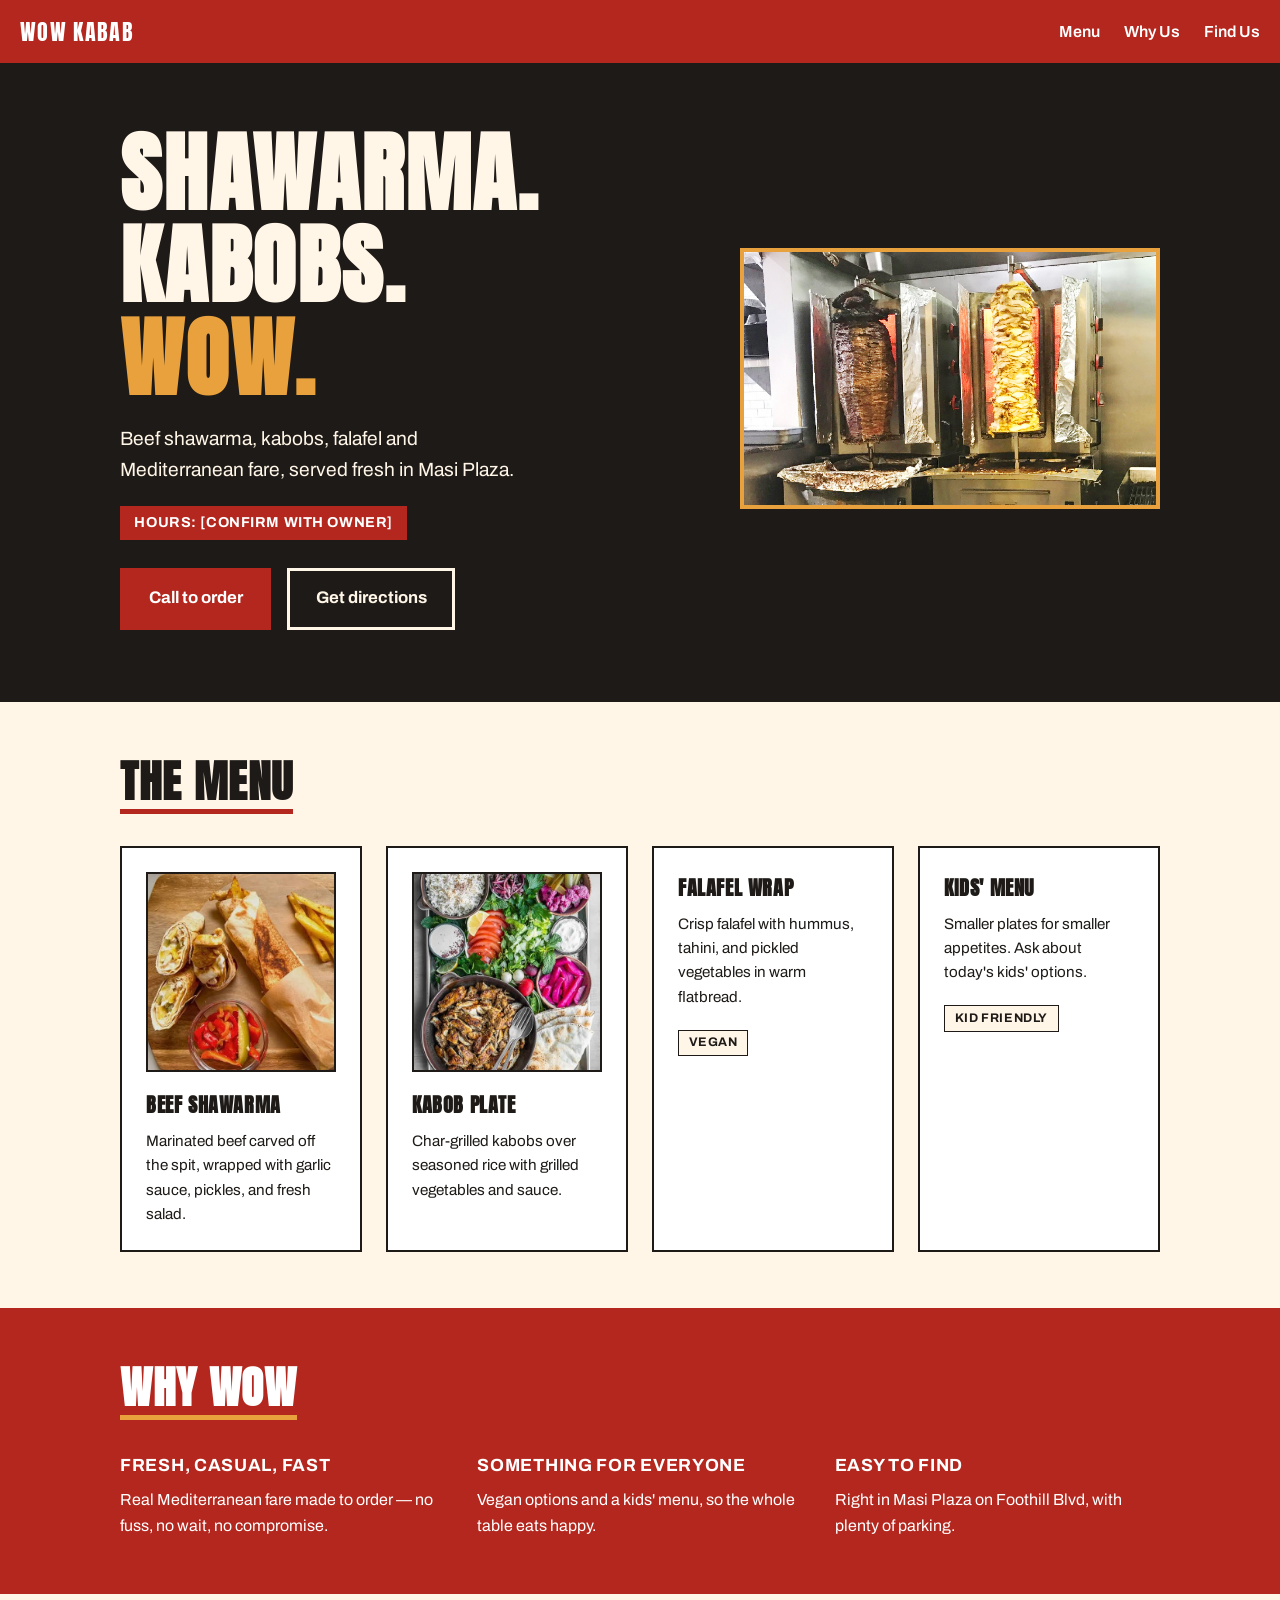
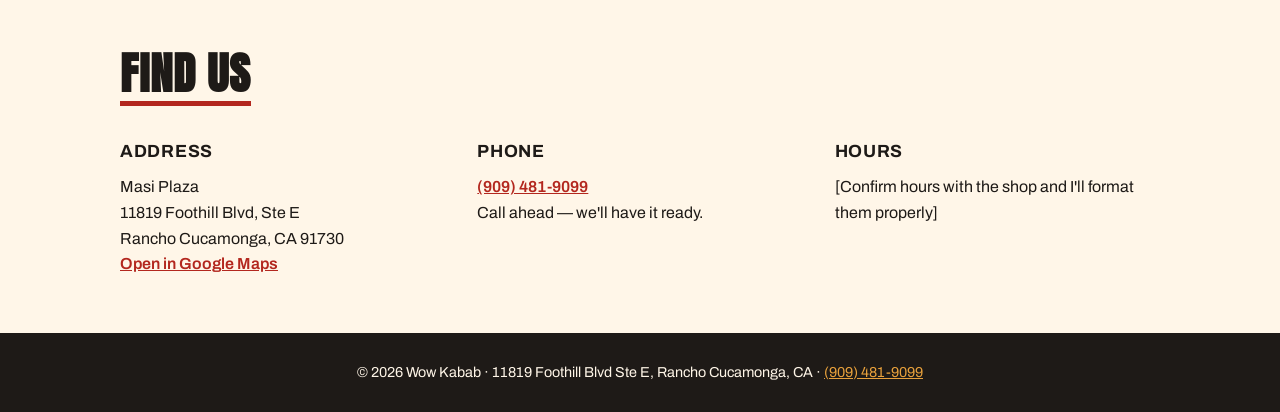
==== index.html @ 5522dee7 "Add photos with alt text Hours placeholders left in place — real hours not yet supplied.  Co-Authore" ====
<!DOCTYPE html>
<html lang="en">
<head>
<meta charset="UTF-8">
<meta name="viewport" content="width=device-width, initial-scale=1.0">
<title>Wow Kabab — Shawarma, Kabobs &amp; Falafel in Rancho Cucamonga</title>
<meta name="description" content="Beef shawarma, kabobs, falafel and Mediterranean fare in Masi Plaza, Rancho Cucamonga. Vegan options and kids' menu. Call (909) 481-9099.">
<link rel="preconnect" href="https://fonts.googleapis.com">
<link rel="preconnect" href="https://fonts.gstatic.com" crossorigin>
<link href="https://fonts.googleapis.com/css2?family=Anton&family=Archivo:wght@400;600;700&display=swap" rel="stylesheet">
<style>
  :root{
    --red:#B3271E;
    --cream:#FFF6E8;
    --char:#1E1A17;
    --amber:#E8A13C;
    --white:#FFFFFF;
  }
  *{margin:0;padding:0;box-sizing:border-box}
  html{scroll-behavior:smooth}
  @media (prefers-reduced-motion: reduce){
    html{scroll-behavior:auto}
    *,*::before,*::after{animation:none !important;transition:none !important}
  }
  body{
    font-family:'Archivo',system-ui,sans-serif;
    background:var(--cream);
    color:var(--char);
    line-height:1.6;
  }

  /* Visible focus — deliberately kept, styled to match the brand (WCAG 2.4.7) */
  :focus-visible{
    outline:3px solid var(--amber);
    outline-offset:3px;
    border-radius:2px;
  }

  .skip-link{
    position:absolute;
    left:-9999px;
    top:0;
    background:var(--char);
    color:var(--white);
    padding:.75rem 1.25rem;
    z-index:100;
    font-weight:700;
  }
  .skip-link:focus{left:0}

  .display{
    font-family:'Anton',Impact,sans-serif;
    text-transform:uppercase;
    letter-spacing:.02em;
    line-height:1.05;
  }

  header{
    background:var(--red);
    color:var(--white);
    padding:.85rem 1.25rem;
    display:flex;
    align-items:center;
    justify-content:space-between;
    gap:1rem;
    flex-wrap:wrap;
  }
  .brand{
    font-family:'Anton',Impact,sans-serif;
    font-size:1.4rem;
    text-transform:uppercase;
    letter-spacing:.06em;
    color:var(--white);
    text-decoration:none;
  }
  nav ul{
    list-style:none;
    display:flex;
    gap:1.5rem;
  }
  nav a{
    color:var(--white);
    text-decoration:none;
    font-weight:600;
    border-bottom:2px solid transparent;
    padding-bottom:2px;
  }
  nav a:hover{border-bottom-color:var(--amber)}

  .hero{
    background:var(--char);
    color:var(--cream);
    padding:4rem 1.5rem 4.5rem;
  }
  .hero-inner{
    max-width:1040px;
    margin:0 auto;
    display:grid;
    grid-template-columns:1fr auto;
    gap:3rem;
    align-items:center;
  }
  .hero h1{
    font-size:clamp(2.8rem,8vw,5.5rem);
    color:var(--cream);
  }
  .hero h1 .fire{color:var(--amber)}
  .tagline{
    font-size:1.2rem;
    margin:1.25rem 0 .5rem;
    max-width:36ch;
  }
  .hours-strip{
    display:inline-block;
    background:var(--red);
    color:var(--white);
    font-weight:700;
    padding:.35rem .9rem;
    margin:.75rem 0 1.75rem;
    letter-spacing:.04em;
    text-transform:uppercase;
    font-size:.9rem;
  }
  .cta-row{display:flex;gap:1rem;flex-wrap:wrap}
  .btn{
    display:inline-block;
    font-weight:700;
    font-size:1.05rem;
    padding:.9rem 1.6rem;
    text-decoration:none;
    border:3px solid transparent;
    cursor:pointer;
  }
  .btn-primary{
    background:var(--red);
    color:var(--white);
  }
  .btn-primary:hover{background:#8f1f17}
  .btn-ghost{
    background:transparent;
    color:var(--cream);
    border-color:var(--cream);
  }
  .btn-ghost:hover{
    background:var(--cream);
    color:var(--char);
  }

  .spit{
    width:130px;
    height:340px;
  }
  @keyframes shimmer{
    0%,100%{opacity:.85}
    50%{opacity:1}
  }
  .spit .meat{animation:shimmer 3.2s ease-in-out infinite}

  .hero-photo{
    width:100%;
    max-width:420px;
    height:auto;
    display:block;
    border:4px solid var(--amber);
  }

  .menu-item img{
    width:100%;
    height:200px;
    object-fit:cover;
    display:block;
    margin-bottom:1.1rem;
    border:2px solid var(--char);
  }

  section{padding:3.5rem 1.5rem}
  .wrap{max-width:1040px;margin:0 auto}
  h2{
    font-size:clamp(1.9rem,4.5vw,2.8rem);
    margin-bottom:2rem;
    border-bottom:5px solid var(--red);
    display:inline-block;
    padding-bottom:.25rem;
  }
  .menu-grid{
    display:grid;
    grid-template-columns:repeat(auto-fit,minmax(230px,1fr));
    gap:1.5rem;
  }
  .menu-item{
    background:var(--white);
    border:2px solid var(--char);
    padding:1.5rem;
  }
  .menu-item h3{
    font-family:'Anton',Impact,sans-serif;
    text-transform:uppercase;
    font-size:1.25rem;
    letter-spacing:.03em;
  }
  .menu-item p{margin:.5rem 0 0;font-size:.95rem}
  .diet-tag{
    display:inline-block;
    margin-top: .8rem;
    background:var(--cream);
    border:1.5px solid var(--char);
    font-size:.78rem;
    font-weight:700;
    padding:.15rem .6rem;
    text-transform:uppercase;
    letter-spacing:.05em;
  }

  .why{background:var(--red);color:var(--white)}
  .why h2{color:var(--white);border-bottom-color:var(--amber)}
  .why-grid{
    display:grid;
    grid-template-columns:repeat(auto-fit,minmax(240px,1fr));
    gap:2rem;
  }
  .why h3{font-size:1.1rem;margin-bottom:.4rem;text-transform:uppercase;letter-spacing:.04em}

  .visit-grid{
    display:grid;
    grid-template-columns:repeat(auto-fit,minmax(260px,1fr));
    gap:2rem;
  }
  .visit h3{margin-bottom:.5rem;font-size:1.1rem;text-transform:uppercase;letter-spacing:.04em}
  .visit a{color:var(--red);font-weight:600}

  footer{
    background:var(--char);
    color:var(--cream);
    text-align:center;
    padding:1.75rem 1rem;
    font-size:.9rem;
  }
  footer a{color:var(--amber)}

  @media (max-width:720px){
    .hero-inner{grid-template-columns:1fr}
    .spit{display:none}
  }
</style>
</head>
<body>

<a class="skip-link" href="#main">Skip to main content</a>

<header>
  <a class="brand" href="#main">Wow Kabab</a>
  <nav aria-label="Main">
    <ul>
      <li><a href="#menu">Menu</a></li>
      <li><a href="#why">Why Us</a></li>
      <li><a href="#visit">Find Us</a></li>
    </ul>
  </nav>
</header>

<main id="main">

  <section class="hero" aria-labelledby="hero-heading">
    <div class="hero-inner">
      <div>
        <h1 id="hero-heading" class="display">Shawarma.<br>Kabobs.<br><span class="fire">Wow.</span></h1>
        <p class="tagline">Beef shawarma, kabobs, falafel and Mediterranean fare, served fresh in Masi Plaza.</p>
        <p class="hours-strip">Hours: [confirm with owner]</p>
        <div class="cta-row">
          <a class="btn btn-primary" href="tel:+19094819099">Call to order</a>
          <a class="btn btn-ghost" href="#visit">Get directions</a>
        </div>
      </div>
      <!-- Real hero photo replaces the decorative spit graphic it duplicated -->
      <img class="hero-photo" src="images/kabab_1.jpg" width="780" height="480"
           alt="Beef and chicken shawarma stacked on vertical rotisserie spits">
    </div>
  </section>

  <section id="menu" aria-labelledby="menu-heading">
    <div class="wrap">
      <h2 id="menu-heading" class="display">The Menu</h2>
      <div class="menu-grid">
        <article class="menu-item">
          <img src="images/kabab_2.jpg" width="640" height="480" loading="lazy"
               alt="Shawarma wraps cut open on a wooden board with fries">
          <h3>Beef Shawarma</h3>
          <p>Marinated beef carved off the spit, wrapped with garlic sauce, pickles, and fresh salad.</p>
        </article>
        <article class="menu-item">
          <img src="images/kabab_3.jpg" width="480" height="640" loading="lazy"
               alt="Chicken shawarma platter with rice, flatbread, salad and pickles">
          <h3>Kabob Plate</h3>
          <p>Char-grilled kabobs over seasoned rice with grilled vegetables and sauce.</p>
        </article>
        <article class="menu-item">
          <h3>Falafel Wrap</h3>
          <p>Crisp falafel with hummus, tahini, and pickled vegetables in warm flatbread.</p>
          <p><span class="diet-tag">Vegan</span></p>
        </article>
        <article class="menu-item">
          <h3>Kids' Menu</h3>
          <p>Smaller plates for smaller appetites. Ask about today's kids' options.</p>
          <p><span class="diet-tag">Kid friendly</span></p>
        </article>
      </div>
    </div>
  </section>

  <section id="why" class="why" aria-labelledby="why-heading">
    <div class="wrap">
      <h2 id="why-heading" class="display">Why Wow</h2>
      <div class="why-grid">
        <div>
          <h3>Fresh, casual, fast</h3>
          <p>Real Mediterranean fare made to order — no fuss, no wait, no compromise.</p>
        </div>
        <div>
          <h3>Something for everyone</h3>
          <p>Vegan options and a kids' menu, so the whole table eats happy.</p>
        </div>
        <div>
          <h3>Easy to find</h3>
          <p>Right in Masi Plaza on Foothill Blvd, with plenty of parking.</p>
        </div>
      </div>
    </div>
  </section>

  <section id="visit" class="visit" aria-labelledby="visit-heading">
    <div class="wrap">
      <h2 id="visit-heading" class="display">Find Us</h2>
      <div class="visit-grid">
        <div>
          <h3>Address</h3>
          <p>Masi Plaza<br>11819 Foothill Blvd, Ste E<br>Rancho Cucamonga, CA 91730</p>
          <p><a href="https://maps.google.com/?q=11819+Foothill+Blvd+Ste+E+Rancho+Cucamonga+CA+91730">Open in Google Maps</a></p>
        </div>
        <div>
          <h3>Phone</h3>
          <p><a href="tel:+19094819099">(909) 481-9099</a></p>
          <p>Call ahead — we'll have it ready.</p>
        </div>
        <div>
          <h3>Hours</h3>
          <p>[Confirm hours with the shop and I'll format them properly]</p>
        </div>
      </div>
    </div>
  </section>

</main>

<footer>
  <p>© 2026 Wow Kabab · 11819 Foothill Blvd Ste E, Rancho Cucamonga, CA · <a href="tel:+19094819099">(909) 481-9099</a></p>
</footer>

</body>
</html>
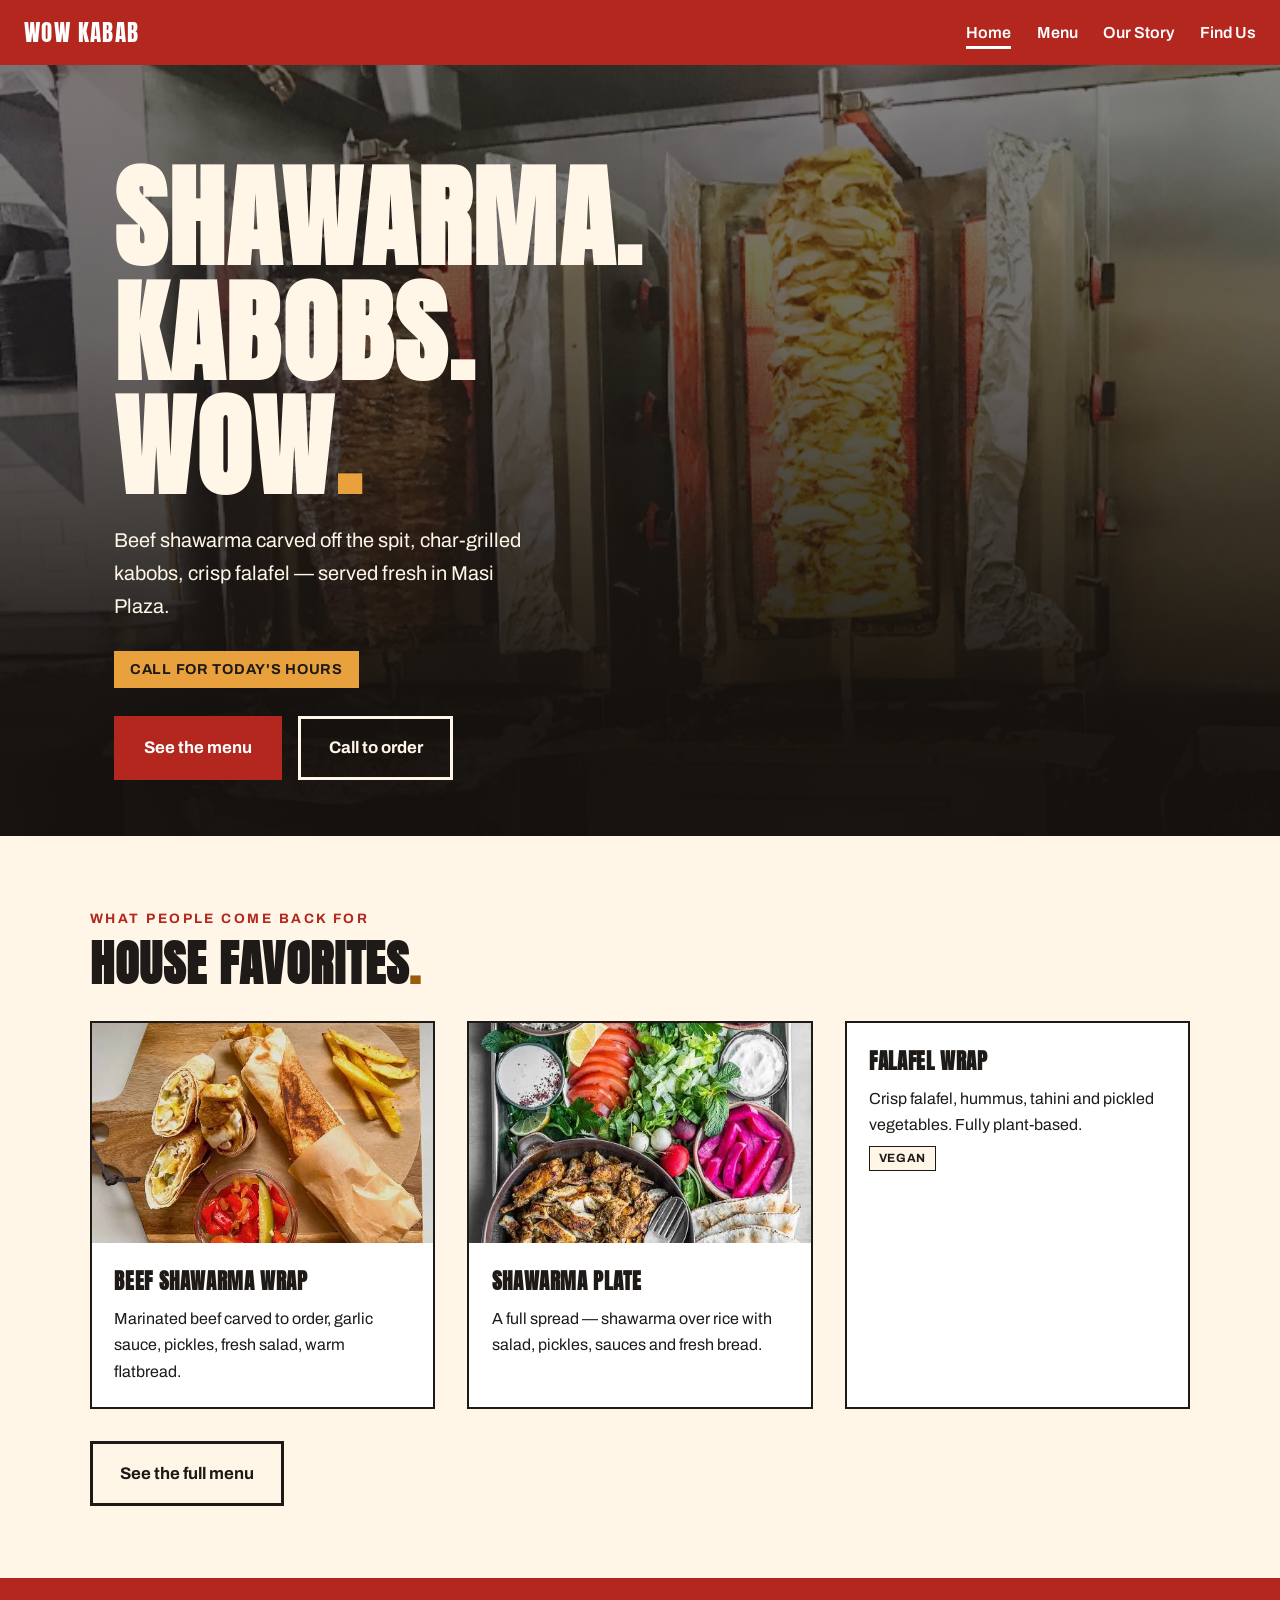
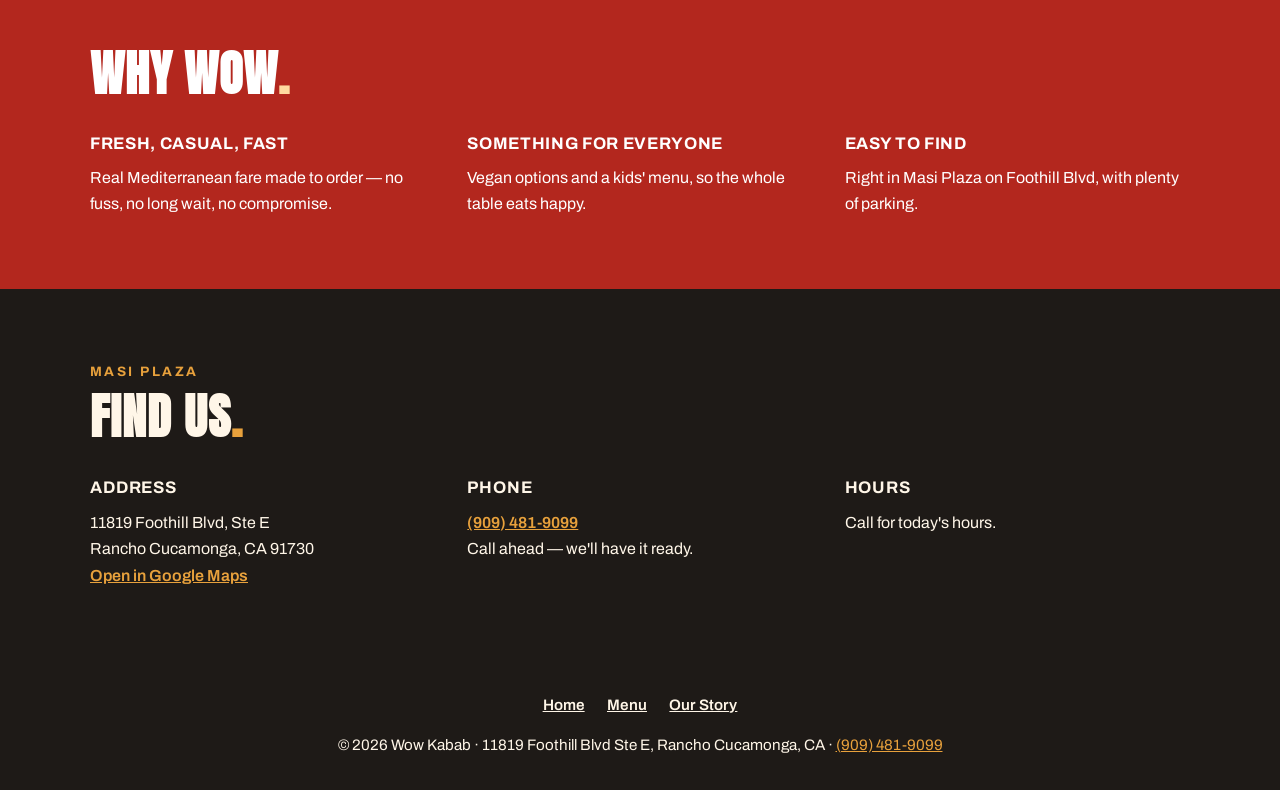
==== commit f84220dc: "v2: multi-page site with menu and story Adds menu.html, story.html and a shared styles.css; index.ht" ====
--- a/index.html
+++ b/index.html
@@ -8,252 +8,20 @@
 <link rel="preconnect" href="https://fonts.googleapis.com">
 <link rel="preconnect" href="https://fonts.gstatic.com" crossorigin>
 <link href="https://fonts.googleapis.com/css2?family=Anton&family=Archivo:wght@400;600;700&display=swap" rel="stylesheet">
-<style>
-  :root{
-    --red:#B3271E;
-    --cream:#FFF6E8;
-    --char:#1E1A17;
-    --amber:#E8A13C;
-    --white:#FFFFFF;
-  }
-  *{margin:0;padding:0;box-sizing:border-box}
-  html{scroll-behavior:smooth}
-  @media (prefers-reduced-motion: reduce){
-    html{scroll-behavior:auto}
-    *,*::before,*::after{animation:none !important;transition:none !important}
-  }
-  body{
-    font-family:'Archivo',system-ui,sans-serif;
-    background:var(--cream);
-    color:var(--char);
-    line-height:1.6;
-  }
-
-  /* Visible focus — deliberately kept, styled to match the brand (WCAG 2.4.7) */
-  :focus-visible{
-    outline:3px solid var(--amber);
-    outline-offset:3px;
-    border-radius:2px;
-  }
-
-  .skip-link{
-    position:absolute;
-    left:-9999px;
-    top:0;
-    background:var(--char);
-    color:var(--white);
-    padding:.75rem 1.25rem;
-    z-index:100;
-    font-weight:700;
-  }
-  .skip-link:focus{left:0}
-
-  .display{
-    font-family:'Anton',Impact,sans-serif;
-    text-transform:uppercase;
-    letter-spacing:.02em;
-    line-height:1.05;
-  }
-
-  header{
-    background:var(--red);
-    color:var(--white);
-    padding:.85rem 1.25rem;
-    display:flex;
-    align-items:center;
-    justify-content:space-between;
-    gap:1rem;
-    flex-wrap:wrap;
-  }
-  .brand{
-    font-family:'Anton',Impact,sans-serif;
-    font-size:1.4rem;
-    text-transform:uppercase;
-    letter-spacing:.06em;
-    color:var(--white);
-    text-decoration:none;
-  }
-  nav ul{
-    list-style:none;
-    display:flex;
-    gap:1.5rem;
-  }
-  nav a{
-    color:var(--white);
-    text-decoration:none;
-    font-weight:600;
-    border-bottom:2px solid transparent;
-    padding-bottom:2px;
-  }
-  nav a:hover{border-bottom-color:var(--amber)}
-
-  .hero{
-    background:var(--char);
-    color:var(--cream);
-    padding:4rem 1.5rem 4.5rem;
-  }
-  .hero-inner{
-    max-width:1040px;
-    margin:0 auto;
-    display:grid;
-    grid-template-columns:1fr auto;
-    gap:3rem;
-    align-items:center;
-  }
-  .hero h1{
-    font-size:clamp(2.8rem,8vw,5.5rem);
-    color:var(--cream);
-  }
-  .hero h1 .fire{color:var(--amber)}
-  .tagline{
-    font-size:1.2rem;
-    margin:1.25rem 0 .5rem;
-    max-width:36ch;
-  }
-  .hours-strip{
-    display:inline-block;
-    background:var(--red);
-    color:var(--white);
-    font-weight:700;
-    padding:.35rem .9rem;
-    margin:.75rem 0 1.75rem;
-    letter-spacing:.04em;
-    text-transform:uppercase;
-    font-size:.9rem;
-  }
-  .cta-row{display:flex;gap:1rem;flex-wrap:wrap}
-  .btn{
-    display:inline-block;
-    font-weight:700;
-    font-size:1.05rem;
-    padding:.9rem 1.6rem;
-    text-decoration:none;
-    border:3px solid transparent;
-    cursor:pointer;
-  }
-  .btn-primary{
-    background:var(--red);
-    color:var(--white);
-  }
-  .btn-primary:hover{background:#8f1f17}
-  .btn-ghost{
-    background:transparent;
-    color:var(--cream);
-    border-color:var(--cream);
-  }
-  .btn-ghost:hover{
-    background:var(--cream);
-    color:var(--char);
-  }
-
-  .spit{
-    width:130px;
-    height:340px;
-  }
-  @keyframes shimmer{
-    0%,100%{opacity:.85}
-    50%{opacity:1}
-  }
-  .spit .meat{animation:shimmer 3.2s ease-in-out infinite}
-
-  .hero-photo{
-    width:100%;
-    max-width:420px;
-    height:auto;
-    display:block;
-    border:4px solid var(--amber);
-  }
-
-  .menu-item img{
-    width:100%;
-    height:200px;
-    object-fit:cover;
-    display:block;
-    margin-bottom:1.1rem;
-    border:2px solid var(--char);
-  }
-
-  section{padding:3.5rem 1.5rem}
-  .wrap{max-width:1040px;margin:0 auto}
-  h2{
-    font-size:clamp(1.9rem,4.5vw,2.8rem);
-    margin-bottom:2rem;
-    border-bottom:5px solid var(--red);
-    display:inline-block;
-    padding-bottom:.25rem;
-  }
-  .menu-grid{
-    display:grid;
-    grid-template-columns:repeat(auto-fit,minmax(230px,1fr));
-    gap:1.5rem;
-  }
-  .menu-item{
-    background:var(--white);
-    border:2px solid var(--char);
-    padding:1.5rem;
-  }
-  .menu-item h3{
-    font-family:'Anton',Impact,sans-serif;
-    text-transform:uppercase;
-    font-size:1.25rem;
-    letter-spacing:.03em;
-  }
-  .menu-item p{margin:.5rem 0 0;font-size:.95rem}
-  .diet-tag{
-    display:inline-block;
-    margin-top: .8rem;
-    background:var(--cream);
-    border:1.5px solid var(--char);
-    font-size:.78rem;
-    font-weight:700;
-    padding:.15rem .6rem;
-    text-transform:uppercase;
-    letter-spacing:.05em;
-  }
-
-  .why{background:var(--red);color:var(--white)}
-  .why h2{color:var(--white);border-bottom-color:var(--amber)}
-  .why-grid{
-    display:grid;
-    grid-template-columns:repeat(auto-fit,minmax(240px,1fr));
-    gap:2rem;
-  }
-  .why h3{font-size:1.1rem;margin-bottom:.4rem;text-transform:uppercase;letter-spacing:.04em}
-
-  .visit-grid{
-    display:grid;
-    grid-template-columns:repeat(auto-fit,minmax(260px,1fr));
-    gap:2rem;
-  }
-  .visit h3{margin-bottom:.5rem;font-size:1.1rem;text-transform:uppercase;letter-spacing:.04em}
-  .visit a{color:var(--red);font-weight:600}
-
-  footer{
-    background:var(--char);
-    color:var(--cream);
-    text-align:center;
-    padding:1.75rem 1rem;
-    font-size:.9rem;
-  }
-  footer a{color:var(--amber)}
-
-  @media (max-width:720px){
-    .hero-inner{grid-template-columns:1fr}
-    .spit{display:none}
-  }
-</style>
+<link rel="stylesheet" href="styles.css">
 </head>
 <body>
 
 <a class="skip-link" href="#main">Skip to main content</a>
 
-<header>
-  <a class="brand" href="#main">Wow Kabab</a>
-  <nav aria-label="Main">
+<header class="site-header">
+  <a class="brand" href="index.html">Wow Kabab</a>
+  <nav class="site-nav" aria-label="Main">
     <ul>
-      <li><a href="#menu">Menu</a></li>
-      <li><a href="#why">Why Us</a></li>
-      <li><a href="#visit">Find Us</a></li>
+      <li><a href="index.html" aria-current="page">Home</a></li>
+      <li><a href="menu.html">Menu</a></li>
+      <li><a href="story.html">Our Story</a></li>
+      <li><a href="index.html#visit">Find Us</a></li>
     </ul>
   </nav>
 </header>
@@ -261,79 +29,77 @@
 <main id="main">
 
   <section class="hero" aria-labelledby="hero-heading">
-    <div class="hero-inner">
-      <div>
-        <h1 id="hero-heading" class="display">Shawarma.<br>Kabobs.<br><span class="fire">Wow.</span></h1>
-        <p class="tagline">Beef shawarma, kabobs, falafel and Mediterranean fare, served fresh in Masi Plaza.</p>
-        <p class="hours-strip">Hours: [confirm with owner]</p>
-        <div class="cta-row">
-          <a class="btn btn-primary" href="tel:+19094819099">Call to order</a>
-          <a class="btn btn-ghost" href="#visit">Get directions</a>
-        </div>
-      </div>
-      <!-- Real hero photo replaces the decorative spit graphic it duplicated -->
-      <img class="hero-photo" src="images/kabab_1.jpg" width="780" height="480"
-           alt="Beef and chicken shawarma stacked on vertical rotisserie spits">
-    </div>
-  </section>
-
-  <section id="menu" aria-labelledby="menu-heading">
-    <div class="wrap">
-      <h2 id="menu-heading" class="display">The Menu</h2>
-      <div class="menu-grid">
-        <article class="menu-item">
-          <img src="images/kabab_2.jpg" width="640" height="480" loading="lazy"
-               alt="Shawarma wraps cut open on a wooden board with fries">
-          <h3>Beef Shawarma</h3>
-          <p>Marinated beef carved off the spit, wrapped with garlic sauce, pickles, and fresh salad.</p>
-        </article>
-        <article class="menu-item">
-          <img src="images/kabab_3.jpg" width="480" height="640" loading="lazy"
-               alt="Chicken shawarma platter with rice, flatbread, salad and pickles">
-          <h3>Kabob Plate</h3>
-          <p>Char-grilled kabobs over seasoned rice with grilled vegetables and sauce.</p>
-        </article>
-        <article class="menu-item">
-          <h3>Falafel Wrap</h3>
-          <p>Crisp falafel with hummus, tahini, and pickled vegetables in warm flatbread.</p>
-          <p><span class="diet-tag">Vegan</span></p>
-        </article>
-        <article class="menu-item">
-          <h3>Kids' Menu</h3>
-          <p>Smaller plates for smaller appetites. Ask about today's kids' options.</p>
-          <p><span class="diet-tag">Kid friendly</span></p>
-        </article>
+    <img class="hero-photo" src="images/kabab_1.jpg" alt="" >
+    <div class="hero-content">
+      <h1 id="hero-heading" class="display">Shawarma.<br>Kabobs.<br>Wow<span class="dot">.</span></h1>
+      <p class="tagline">Beef shawarma carved off the spit, char-grilled kabobs, crisp falafel — served fresh in Masi Plaza.</p>
+      <p class="hours-strip">Call for today's hours</p>
+      <div class="cta-row">
+        <a class="btn btn-primary" href="menu.html">See the menu</a>
+        <a class="btn btn-light" href="tel:+19094819099">Call to order</a>
       </div>
     </div>
   </section>
 
-  <section id="why" class="why" aria-labelledby="why-heading">
+  <section class="section" aria-labelledby="fav-heading">
     <div class="wrap">
-      <h2 id="why-heading" class="display">Why Wow</h2>
-      <div class="why-grid">
+      <span class="eyebrow">What people come back for</span>
+      <h2 id="fav-heading" class="display">House favorites<span class="dot">.</span></h2>
+      <div class="grid-3">
+        <article class="photo-card">
+          <img src="images/kabab_2.jpg" alt="Shawarma wraps cut open on a wooden board with seasoned fries and grilled peppers">
+          <div class="pad">
+            <h3>Beef Shawarma Wrap</h3>
+            <p>Marinated beef carved to order, garlic sauce, pickles, fresh salad, warm flatbread.</p>
+          </div>
+        </article>
+        <article class="photo-card">
+          <img src="images/kabab_3.jpg" alt="Chicken shawarma platter with rice, flatbread, salad, pickled vegetables and white sauce">
+          <div class="pad">
+            <h3>Shawarma Plate</h3>
+            <p>A full spread — shawarma over rice with salad, pickles, sauces and fresh bread.</p>
+          </div>
+        </article>
+        <article class="photo-card">
+          <div class="pad">
+            <h3>Falafel Wrap</h3>
+            <p>Crisp falafel, hummus, tahini and pickled vegetables. Fully plant-based.</p>
+            <p><span class="diet-tag">Vegan</span></p>
+          </div>
+        </article>
+      </div>
+      <p style="margin-top:2rem"><a class="btn btn-dark" href="menu.html">See the full menu</a></p>
+    </div>
+  </section>
+
+  <section class="section section-red" aria-labelledby="why-heading">
+    <div class="wrap">
+      <h2 id="why-heading" class="display">Why Wow<span class="dot">.</span></h2>
+      <div class="grid-3">
         <div>
-          <h3>Fresh, casual, fast</h3>
-          <p>Real Mediterranean fare made to order — no fuss, no wait, no compromise.</p>
+          <h3 style="text-transform:uppercase;letter-spacing:.04em;font-size:1.05rem;margin-bottom:.4rem">Fresh, casual, fast</h3>
+          <p>Real Mediterranean fare made to order — no fuss, no long wait, no compromise.</p>
         </div>
         <div>
-          <h3>Something for everyone</h3>
+          <h3 style="text-transform:uppercase;letter-spacing:.04em;font-size:1.05rem;margin-bottom:.4rem">Something for everyone</h3>
           <p>Vegan options and a kids' menu, so the whole table eats happy.</p>
         </div>
         <div>
-          <h3>Easy to find</h3>
+          <h3 style="text-transform:uppercase;letter-spacing:.04em;font-size:1.05rem;margin-bottom:.4rem">Easy to find</h3>
           <p>Right in Masi Plaza on Foothill Blvd, with plenty of parking.</p>
         </div>
       </div>
     </div>
   </section>
 
-  <section id="visit" class="visit" aria-labelledby="visit-heading">
+  <section id="visit" class="section section-dark" aria-labelledby="visit-heading">
     <div class="wrap">
-      <h2 id="visit-heading" class="display">Find Us</h2>
+      <span class="eyebrow" style="color:var(--amber)">Masi Plaza</span>
+      <h2 id="visit-heading" class="display">Find us<span class="dot">.</span></h2>
       <div class="visit-grid">
         <div>
           <h3>Address</h3>
-          <p>Masi Plaza<br>11819 Foothill Blvd, Ste E<br>Rancho Cucamonga, CA 91730</p>
+          <p>11819 Foothill Blvd, Ste E<br>Rancho Cucamonga, CA 91730</p>
           <p><a href="https://maps.google.com/?q=11819+Foothill+Blvd+Ste+E+Rancho+Cucamonga+CA+91730">Open in Google Maps</a></p>
         </div>
         <div>
@@ -343,7 +109,7 @@
         </div>
         <div>
           <h3>Hours</h3>
-          <p>[Confirm hours with the shop and I'll format them properly]</p>
+          <p>Call for today's hours.</p>
         </div>
       </div>
     </div>
@@ -351,7 +117,14 @@
 
 </main>
 
-<footer>
+<footer class="site-footer">
+  <nav aria-label="Footer">
+    <ul>
+      <li><a href="index.html">Home</a></li>
+      <li><a href="menu.html">Menu</a></li>
+      <li><a href="story.html">Our Story</a></li>
+    </ul>
+  </nav>
   <p>© 2026 Wow Kabab · 11819 Foothill Blvd Ste E, Rancho Cucamonga, CA · <a href="tel:+19094819099">(909) 481-9099</a></p>
 </footer>
 
--- a/styles.css
+++ b/styles.css
@@ -0,0 +1,202 @@
+/* Wow Kabab — shared styles. WCAG 2.2 AA throughout. */
+:root{
+  --red:#B3271E;
+  --red-deep:#8f1f17;
+  --char:#1E1A17;
+  --smoke:#2A241F;
+  --cream:#FFF6E8;
+  --amber:#E8A13C;        /* accent — passes only on dark backgrounds */
+  --amber-ink:#9A5B0A;    /* accent for light backgrounds (5.06:1 on cream) */
+  --amber-pale:#FFD9A0;   /* accent for the red band (4.86:1 on red) */
+  --white:#FFFFFF;
+}
+*{margin:0;padding:0;box-sizing:border-box}
+html{
+  scroll-behavior:smooth;
+  scroll-padding-top:5.5rem; /* keeps anchor targets clear of sticky header (2.4.11) */
+}
+@media (prefers-reduced-motion: reduce){
+  html{scroll-behavior:auto}
+  *,*::before,*::after{animation:none !important;transition:none !important}
+}
+body{
+  font-family:'Archivo',system-ui,sans-serif;
+  background:var(--cream);
+  color:var(--char);
+  line-height:1.65;
+}
+
+/* Two-ring focus indicator — visible on every background (2.4.7, 1.4.11).
+   Outer ring is cream, not amber: amber reaches only 2.97:1 on the red header,
+   which misses the 3:1 non-text minimum. Cream gives 6.08:1 on red and
+   16.13:1 on dark, while the char outline gives 16.13:1 on cream. */
+:focus-visible{
+  outline:3px solid var(--char);
+  outline-offset:2px;
+  box-shadow:0 0 0 6px var(--cream);
+  border-radius:2px;
+}
+
+.skip-link{
+  position:absolute;left:-9999px;top:0;z-index:100;
+  background:var(--char);color:var(--white);
+  padding:.75rem 1.25rem;font-weight:700;
+}
+.skip-link:focus{left:0}
+
+.display{
+  font-family:'Anton',Impact,sans-serif;
+  text-transform:uppercase;
+  letter-spacing:.02em;
+  line-height:1.02;
+}
+/* The signature amber period. Amber is only legible on dark grounds
+   (7.89:1); on cream it is 2.04:1 and on red 2.97:1, so each ground gets
+   the shade that clears AA while keeping the accent warm. */
+.dot{color:var(--amber-ink)}                        /* cream/light sections */
+.hero .dot,.section-dark .dot{color:var(--amber)}   /* dark grounds */
+.section-red .dot{color:var(--amber-pale)}          /* red band */
+
+.eyebrow{
+  display:block;
+  font-size:.85rem;
+  font-weight:700;
+  letter-spacing:.18em;
+  text-transform:uppercase;
+  color:var(--red);
+  margin-bottom:.6rem;
+}
+
+/* ---------- Header (identical on every page — 3.2.3) ---------- */
+.site-header{
+  position:sticky;top:0;z-index:50;
+  background:var(--red);
+  padding:.85rem 1.5rem;
+  display:flex;align-items:center;justify-content:space-between;gap:1rem;flex-wrap:wrap;
+}
+.brand{
+  font-family:'Anton',Impact,sans-serif;
+  font-size:1.45rem;text-transform:uppercase;letter-spacing:.06em;
+  color:var(--white);text-decoration:none;
+}
+.site-nav ul{list-style:none;display:flex;gap:1.6rem}
+.site-nav a{
+  color:var(--white);text-decoration:none;font-weight:600;
+  padding:.35rem 0;border-bottom:3px solid transparent;
+}
+.site-nav a:hover{border-bottom-color:var(--amber)}
+.site-nav a[aria-current="page"]{border-bottom-color:var(--white)}
+
+/* ---------- Hero ---------- */
+.hero{
+  position:relative;
+  background:var(--char);
+  color:var(--cream);
+  min-height:72vh;
+  display:flex;align-items:flex-end;
+  isolation:isolate;
+  overflow:hidden;
+}
+.hero-photo{
+  position:absolute;inset:0;z-index:-1;
+  width:100%;height:100%;object-fit:cover;
+  opacity:.55;
+}
+.hero::after{
+  content:"";position:absolute;inset:0;z-index:-1;
+  background:linear-gradient(to top,rgba(20,16,13,.95) 15%,rgba(20,16,13,.35) 65%,rgba(20,16,13,.15));
+}
+.hero-content{
+  position:relative;
+  padding:6rem 1.5rem 3.5rem;
+  max-width:1100px;margin:0 auto;width:100%;
+}
+.hero h1{font-size:clamp(3.2rem,10vw,7rem);color:var(--cream)}
+.hero .tagline{font-size:1.25rem;max-width:38ch;margin:1.25rem 0 1.75rem}
+.hours-strip{
+  display:inline-block;background:var(--amber);color:var(--char);
+  font-weight:700;padding:.4rem 1rem;margin-bottom:1.75rem;
+  letter-spacing:.05em;text-transform:uppercase;font-size:.9rem;
+}
+
+.cta-row{display:flex;gap:1rem;flex-wrap:wrap}
+.btn{
+  display:inline-block;font-weight:700;font-size:1.05rem;
+  padding:.95rem 1.7rem;text-decoration:none;
+  border:3px solid transparent;cursor:pointer;
+}
+.btn-primary{background:var(--red);color:var(--white)}
+.btn-primary:hover{background:var(--red-deep)}
+.btn-light{background:transparent;color:var(--cream);border-color:var(--cream)}
+.btn-light:hover{background:var(--cream);color:var(--char)}
+.btn-dark{background:transparent;color:var(--char);border-color:var(--char)}
+.btn-dark:hover{background:var(--char);color:var(--cream)}
+
+/* ---------- Sections ---------- */
+.section{padding:4.5rem 1.5rem}
+.section-dark{background:var(--char);color:var(--cream)}
+.section-red{background:var(--red);color:var(--white)}
+.wrap{max-width:1100px;margin:0 auto}
+h2.display{font-size:clamp(2rem,5vw,3rem);margin-bottom:2rem}
+.section-red h2.display,.section-dark h2.display{color:inherit}
+
+/* ---------- Cards / grids ---------- */
+.grid-3{display:grid;grid-template-columns:repeat(auto-fit,minmax(250px,1fr));gap:2rem}
+.photo-card{background:var(--white);border:2px solid var(--char)}
+.photo-card img{width:100%;height:220px;object-fit:cover;display:block}
+.photo-card .pad{padding:1.4rem}
+.photo-card h3{
+  font-family:'Anton',Impact,sans-serif;text-transform:uppercase;
+  font-size:1.3rem;letter-spacing:.03em;margin-bottom:.4rem;
+}
+
+/* ---------- Menu (dot leaders) ---------- */
+.menu-cat{margin-bottom:3.25rem}
+.menu-cat h2{margin-bottom:.4rem}
+.menu-cat .cat-note{color:var(--smoke);margin-bottom:1.5rem;max-width:60ch}
+.menu-list{list-style:none}
+.menu-list li{padding:.85rem 0;border-bottom:0}
+.menu-line{display:flex;align-items:baseline;gap:.6rem}
+.menu-line .item-name{font-weight:700;font-size:1.08rem}
+.menu-line .leader{
+  flex:1;min-width:1.5rem;
+  border-bottom:2px dotted rgba(30,26,23,.35);
+  transform:translateY(-4px);
+}
+.menu-line .price{font-weight:700;color:var(--red);white-space:nowrap}
+.item-desc{max-width:58ch;font-size:.95rem;margin-top:.15rem}
+.diet-tag{
+  display:inline-block;margin-top:.45rem;margin-right:.4rem;
+  background:var(--cream);border:1.5px solid var(--char);
+  font-size:.75rem;font-weight:700;padding:.12rem .55rem;
+  text-transform:uppercase;letter-spacing:.05em;
+}
+
+/* ---------- Story page ---------- */
+.story-body{max-width:68ch;font-size:1.1rem}
+.story-body p{margin-bottom:1.4rem}
+.pull{
+  font-family:'Anton',Impact,sans-serif;text-transform:uppercase;
+  font-size:clamp(1.6rem,4.5vw,2.6rem);line-height:1.1;
+  border-left:6px solid var(--amber);padding-left:1.2rem;
+  margin:2.5rem 0;max-width:24ch;
+}
+.story-photo{width:100%;max-height:460px;object-fit:cover;display:block;border:2px solid var(--char);margin:2.5rem 0}
+
+/* ---------- Visit / footer ---------- */
+.visit-grid{display:grid;grid-template-columns:repeat(auto-fit,minmax(260px,1fr));gap:2rem}
+.visit-grid h3{margin-bottom:.5rem;font-size:1.05rem;text-transform:uppercase;letter-spacing:.05em}
+.visit-grid a{color:var(--red);font-weight:600}
+.section-dark .visit-grid a{color:var(--amber)}
+
+.site-footer{
+  background:var(--char);color:var(--cream);
+  text-align:center;padding:2rem 1rem;font-size:.95rem;
+}
+.site-footer a{color:var(--amber)}
+.site-footer nav ul{list-style:none;display:flex;gap:1.4rem;justify-content:center;margin-bottom:.9rem}
+.site-footer nav a{color:var(--cream);font-weight:600}
+
+@media (max-width:720px){
+  .hero{min-height:60vh}
+}
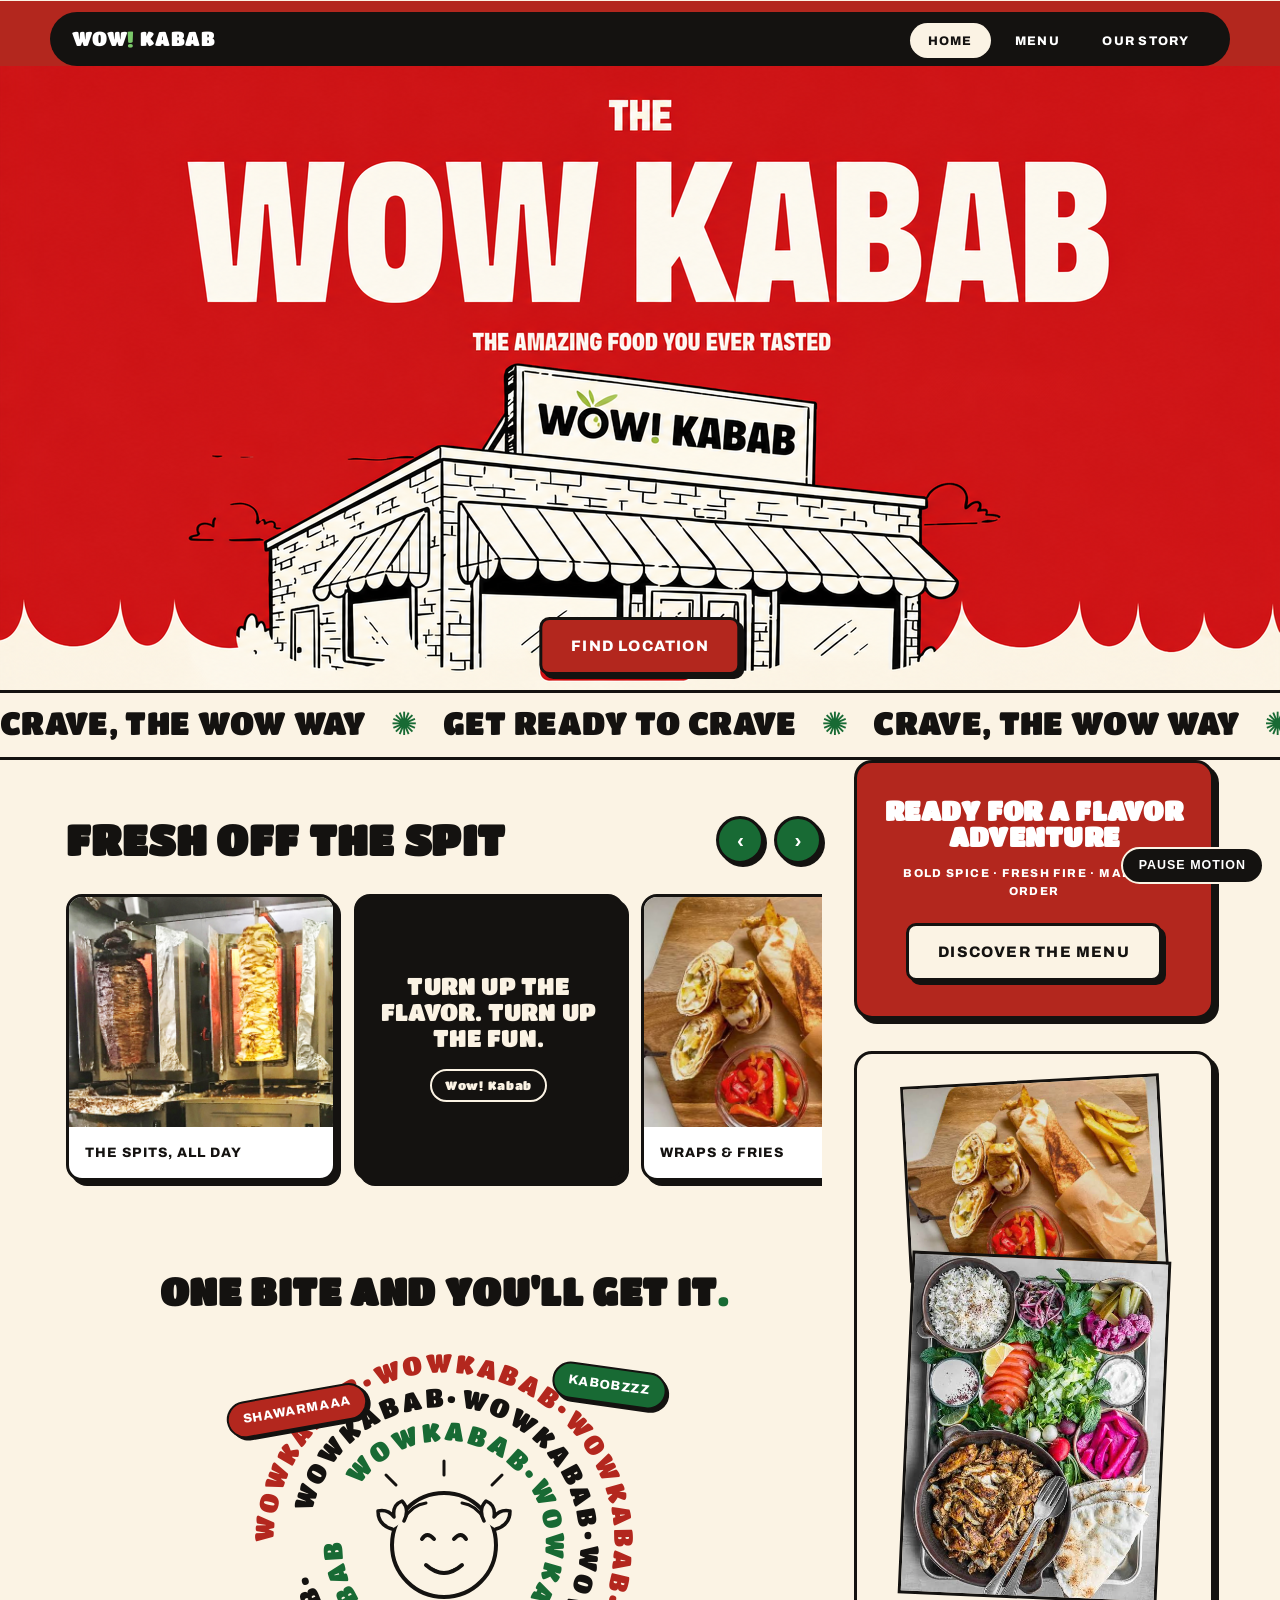
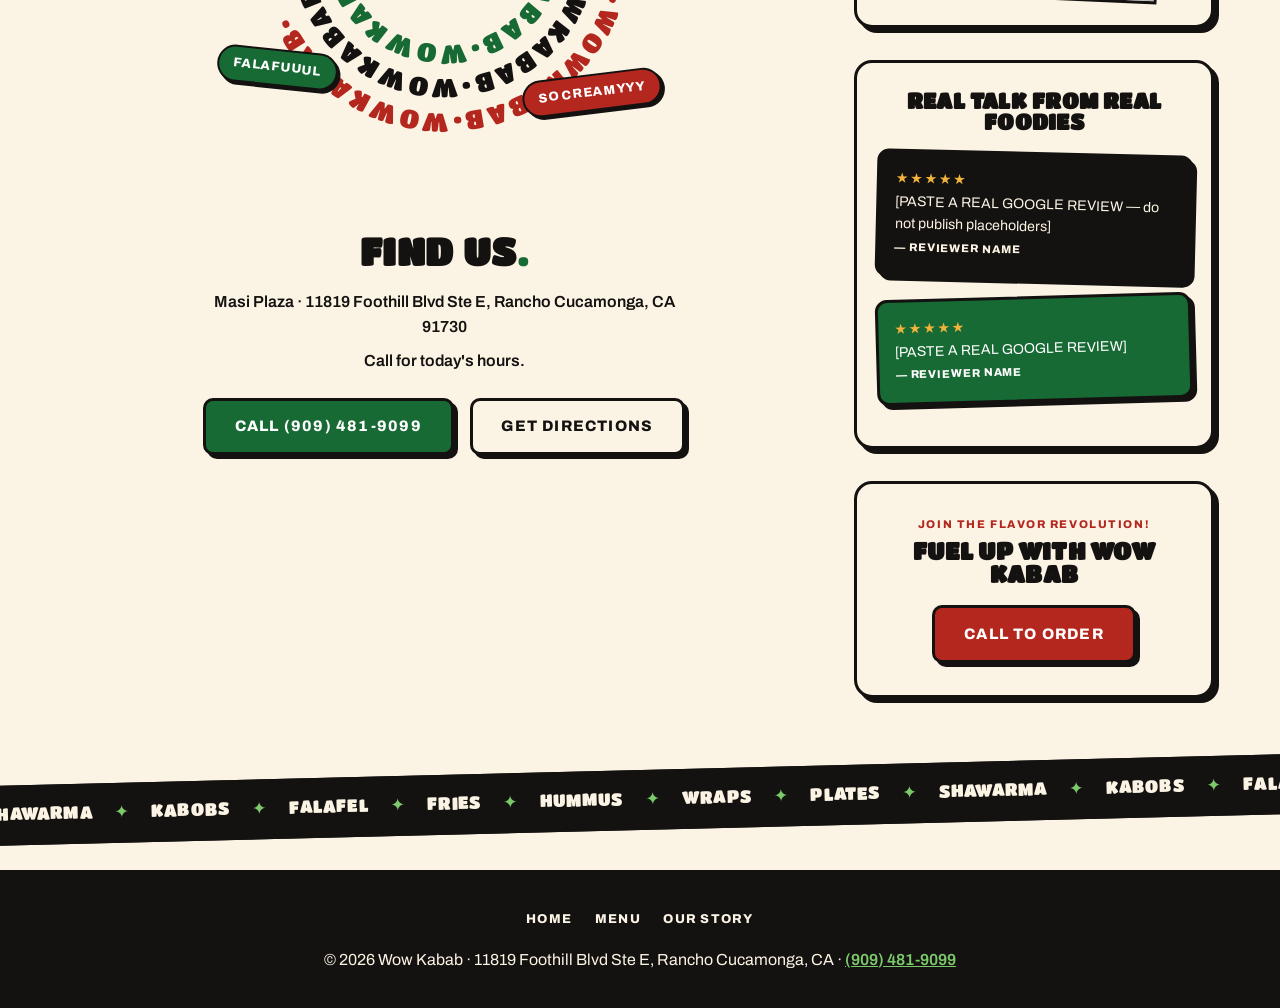
==== commit 2117163b: "v4: cartoon rebrand — hero artwork, slider, circle art, desktop rail index.html replaced with the se" ====
--- a/index.html
+++ b/index.html
@@ -7,113 +7,352 @@
 <meta name="description" content="Beef shawarma, kabobs, falafel and Mediterranean fare in Masi Plaza, Rancho Cucamonga. Vegan options and kids' menu. Call (909) 481-9099.">
 <link rel="preconnect" href="https://fonts.googleapis.com">
 <link rel="preconnect" href="https://fonts.gstatic.com" crossorigin>
-<link href="https://fonts.googleapis.com/css2?family=Anton&family=Archivo:wght@400;600;700&display=swap" rel="stylesheet">
-<link rel="stylesheet" href="styles.css">
+<link href="https://fonts.googleapis.com/css2?family=Titan+One&family=Archivo:wght@400;600;800&display=swap" rel="stylesheet">
+<style>
+:root{
+  --red:#B3271E;
+  --red-deep:#8f1f17;
+  --green:#186A34;
+  --green-deep:#0F4D24;
+  --cream:#FBF3E4;
+  --ink:#141210;
+  --white:#FFFFFF;
+}
+*{margin:0;padding:0;box-sizing:border-box}
+html{scroll-behavior:smooth;scroll-padding-top:6rem}
+body{font-family:'Archivo',system-ui,sans-serif;background:var(--cream);color:var(--ink);line-height:1.6}
+@media (prefers-reduced-motion: reduce){
+  html{scroll-behavior:auto}
+  *,*::before,*::after{animation:none !important;transition:none !important}
+}
+body.motion-paused *{animation-play-state:paused !important}
+
+:focus-visible{outline:3px solid var(--ink);outline-offset:2px;box-shadow:0 0 0 6px var(--cream), 0 0 0 9px var(--ink);border-radius:4px}
+
+.skip-link{position:absolute;left:-9999px;top:0;z-index:100;background:var(--ink);color:var(--white);padding:.75rem 1.25rem;font-weight:800}
+.skip-link:focus{left:0}
+.sr-only{position:absolute;width:1px;height:1px;padding:0;margin:-1px;overflow:hidden;clip:rect(0 0 0 0);white-space:nowrap;border:0}
+
+.chunk{font-family:'Titan One',system-ui,sans-serif;text-transform:uppercase;line-height:.95;letter-spacing:.01em}
+.caps{font-weight:800;text-transform:uppercase;letter-spacing:.12em}
+
+/* ---------- pill nav ---------- */
+.site-header{
+  position:sticky;top:.75rem;z-index:50;
+  max-width:1180px;margin:.75rem auto 0;
+  background:var(--ink);color:var(--white);
+  border-radius:999px;padding:.7rem 1.4rem;
+  display:flex;align-items:center;justify-content:space-between;gap:1rem;
+}
+.brand{font-family:'Titan One',sans-serif;font-size:1.25rem;text-transform:uppercase;color:var(--white);text-decoration:none;letter-spacing:.03em}
+.brand .bang{color:#7BC96A}
+.site-nav ul{list-style:none;display:flex;gap:.4rem;flex-wrap:wrap}
+.site-nav a{
+  color:var(--white);text-decoration:none;font-weight:800;text-transform:uppercase;
+  font-size:.78rem;letter-spacing:.1em;padding:.55rem 1rem;border-radius:999px;border:2px solid transparent;
+}
+.site-nav a:hover{border-color:#7BC96A}
+.site-nav a[aria-current="page"]{background:var(--cream);color:var(--ink)}
+
+/* ---------- hero (user's artwork + real overlaid control) ---------- */
+.hero{background:var(--red);position:relative;margin-top:-4.1rem;padding-top:4.1rem}
+.hero-frame{position:relative;max-width:1280px;margin:0 auto}
+.hero-frame img{display:block;width:100%;height:auto}
+.hero-frame .btn-overlay{
+  position:absolute;left:50%;transform:translateX(-50%);
+  bottom:2.5%;
+}
+.btn{
+  display:inline-block;font-weight:800;text-transform:uppercase;letter-spacing:.08em;
+  font-size:.95rem;padding:.85rem 1.8rem;border-radius:10px;text-decoration:none;cursor:pointer;
+  border:3px solid var(--ink);box-shadow:4px 4px 0 var(--ink);
+}
+.btn:active{transform:translate(2px,2px);box-shadow:2px 2px 0 var(--ink)}
+.btn-overlay .btn{transform:none}
+.btn-red{background:var(--red);color:var(--white)}
+.btn-red:hover{background:var(--red-deep)}
+.btn-green{background:var(--green);color:var(--white)}
+.btn-green:hover{background:var(--green-deep)}
+.btn-cream{background:var(--cream);color:var(--ink)}
+
+/* ---------- tickers ---------- */
+.ticker{overflow:hidden;white-space:nowrap;padding:.9rem 0;border-top:3px solid var(--ink);border-bottom:3px solid var(--ink);background:var(--cream)}
+.ticker-track{display:inline-block;animation:tickerScroll 26s linear infinite}
+.ticker:hover .ticker-track{animation-play-state:paused}
+@keyframes tickerScroll{0%{transform:translateX(0)}100%{transform:translateX(-50%)}}
+.ticker .chunk{font-size:clamp(1.3rem,3.2vw,2rem);color:var(--ink)}
+.ticker .sep{color:var(--green);margin:0 1.1rem}
+.ticker-ink{background:var(--ink)}
+.ticker-ink .chunk{color:var(--cream)}
+.ticker-ink .sep{color:#7BC96A}
+.ticker-ink.tilt{transform:rotate(-1.4deg);margin:2.5rem -1rem}
+.pause-motion{
+  position:fixed;bottom:1rem;right:1rem;z-index:60;
+  background:var(--ink);color:var(--white);border:2px solid var(--cream);border-radius:999px;
+  font-weight:800;font-size:.78rem;text-transform:uppercase;letter-spacing:.08em;padding:.6rem 1rem;cursor:pointer;
+}
+
+/* ---------- two-column shell ---------- */
+.cols{max-width:1180px;margin:0 auto;padding:0 1rem;display:grid;grid-template-columns:1fr;gap:2rem}
+@media (min-width:1120px){
+  .cols{grid-template-columns:minmax(0,1fr) 360px;align-items:start}
+}
+.rail{display:none}
+@media (min-width:1120px){.rail{display:block}}
+
+/* ---------- slider ---------- */
+.slider-sec{padding:3.5rem 0 2rem}
+.slider-head{display:flex;align-items:center;justify-content:space-between;gap:1rem;margin-bottom:1.4rem;flex-wrap:wrap}
+.slider-head h2{font-size:clamp(1.7rem,4.5vw,2.6rem)}
+.slider-btns{display:flex;gap:.6rem}
+.slider-btns button{
+  width:48px;height:48px;border-radius:999px;border:3px solid var(--ink);
+  background:var(--green);color:var(--white);font-size:1.3rem;font-weight:800;cursor:pointer;
+  box-shadow:3px 3px 0 var(--ink);
+}
+.slider-btns button:hover{background:var(--green-deep)}
+.slider-btns button:active{transform:translate(2px,2px);box-shadow:1px 1px 0 var(--ink)}
+.slider{
+  display:flex;gap:1.1rem;overflow-x:auto;scroll-snap-type:x mandatory;
+  padding:.5rem .25rem 1.25rem;
+}
+.slider::-webkit-scrollbar{height:10px}
+.slider::-webkit-scrollbar-thumb{background:var(--ink);border-radius:99px}
+.slide{
+  flex:0 0 min(270px,78vw);scroll-snap-align:start;
+  border:3px solid var(--ink);border-radius:16px;overflow:hidden;box-shadow:5px 5px 0 var(--ink);
+  background:var(--white);
+}
+.slide img{width:100%;height:230px;object-fit:cover;display:block}
+.slide .cap{padding:.9rem 1rem;font-weight:800;text-transform:uppercase;letter-spacing:.08em;font-size:.85rem}
+.slide-text{display:flex;flex-direction:column;justify-content:center;align-items:center;text-align:center;padding:1.5rem;min-height:280px}
+.slide-text .chunk{font-size:1.5rem;line-height:1.1}
+.slide-text .chip{margin-top:1.1rem;font-family:'Titan One',sans-serif;font-size:.75rem;letter-spacing:.06em;padding:.3rem .8rem;border-radius:999px;border:2px solid currentColor}
+.slide-ink{background:var(--ink);color:var(--cream)}
+.slide-red{background:var(--red);color:var(--white)}
+.slide-green{background:var(--green);color:var(--white)}
+
+/* ---------- circle art ---------- */
+.circle-sec{padding:2.5rem 0 4rem;text-align:center;position:relative}
+.circle-wrap{position:relative;width:min(420px,92vw);margin:1.5rem auto 0}
+.circle-wrap svg{width:100%;height:auto;display:block}
+.stickers{position:absolute;inset:0;pointer-events:none}
+.sticker{
+  position:absolute;font-weight:800;text-transform:uppercase;letter-spacing:.06em;font-size:.8rem;
+  padding:.4rem .9rem;border-radius:999px;border:2.5px solid var(--ink);box-shadow:3px 3px 0 var(--ink);
+}
+.sticker-red{background:var(--red);color:var(--white)}
+.sticker-green{background:var(--green);color:var(--white)}
+
+/* ---------- visit ---------- */
+.visit{padding:1rem 0 4rem;text-align:center}
+.visit h2{font-size:clamp(1.7rem,4.5vw,2.4rem);margin-bottom:1.2rem}
+.visit p{max-width:52ch;margin:0 auto .5rem;font-weight:600}
+.visit .cta-row{display:flex;gap:1rem;justify-content:center;flex-wrap:wrap;margin-top:1.5rem}
+
+/* ---------- rail (desktop only, nothing essential lives here) ---------- */
+.rail-card{border:3px solid var(--ink);border-radius:18px;overflow:hidden;box-shadow:5px 5px 0 var(--ink);margin-bottom:2rem}
+.rail-flavor{background:var(--red);color:var(--white);text-align:center;padding:2.2rem 1.4rem;position:relative}
+.rail-flavor h2{font-size:1.7rem;color:var(--white)}
+.rail-flavor p{font-weight:800;text-transform:uppercase;letter-spacing:.12em;font-size:.72rem;margin:.9rem 0 1.4rem}
+.rail-photos{background:var(--cream);padding:1.6rem 1.2rem;text-align:center}
+.rail-photos img{width:82%;border:3px solid var(--ink);display:block;margin:0 auto}
+.rail-photos .p1{transform:rotate(-3deg)}
+.rail-photos .p2{transform:rotate(2.5deg);margin-top:-1.2rem}
+.rail-reviews{background:var(--cream);padding:1.8rem 1.2rem;text-align:center}
+.rail-reviews h2{font-size:1.35rem;margin-bottom:1.2rem}
+.rail-review{
+  text-align:left;border:3px solid var(--ink);border-radius:12px;padding:1rem;margin-bottom:1rem;
+  box-shadow:4px 4px 0 var(--ink);font-size:.88rem;
+}
+.rail-review:nth-child(odd){background:var(--green);color:var(--white);transform:rotate(-1.6deg)}
+.rail-review:nth-child(even){background:var(--ink);color:var(--cream);transform:rotate(1.4deg)}
+.rail-review .stars{color:#F2B33D;letter-spacing:.12em}
+.rail-review cite{font-style:normal;font-weight:800;text-transform:uppercase;font-size:.7rem;letter-spacing:.08em}
+.rail-fuel{background:var(--cream);text-align:center;padding:2rem 1.2rem}
+.rail-fuel .kicker{font-weight:800;text-transform:uppercase;letter-spacing:.14em;font-size:.7rem;color:var(--red)}
+.rail-fuel h2{font-size:1.5rem;margin:.4rem 0 1.2rem}
+
+/* ---------- footer ---------- */
+.site-footer{background:var(--ink);color:var(--cream);text-align:center;padding:2.2rem 1rem;margin-top:2rem}
+.site-footer a{color:#7BC96A;font-weight:600}
+.site-footer nav ul{list-style:none;display:flex;gap:1.4rem;justify-content:center;margin-bottom:1rem;flex-wrap:wrap}
+.site-footer nav a{color:var(--cream);font-weight:800;text-transform:uppercase;font-size:.8rem;letter-spacing:.1em;text-decoration:none}
+.site-footer nav a:hover{color:#7BC96A}
+</style>
 </head>
 <body>
 
 <a class="skip-link" href="#main">Skip to main content</a>
 
 <header class="site-header">
-  <a class="brand" href="index.html">Wow Kabab</a>
+  <a class="brand" href="index.html">Wow<span class="bang">!</span> Kabab</a>
   <nav class="site-nav" aria-label="Main">
     <ul>
       <li><a href="index.html" aria-current="page">Home</a></li>
       <li><a href="menu.html">Menu</a></li>
       <li><a href="story.html">Our Story</a></li>
-      <li><a href="index.html#visit">Find Us</a></li>
     </ul>
   </nav>
 </header>
 
 <main id="main">
-
-  <section class="hero" aria-labelledby="hero-heading">
-    <img class="hero-photo" src="images/kabab_1.jpg" alt="" >
-    <div class="hero-content">
-      <h1 id="hero-heading" class="display">Shawarma.<br>Kabobs.<br>Wow<span class="dot">.</span></h1>
-      <p class="tagline">Beef shawarma carved off the spit, char-grilled kabobs, crisp falafel — served fresh in Masi Plaza.</p>
-      <p class="hours-strip">Call for today's hours</p>
-      <div class="cta-row">
-        <a class="btn btn-primary" href="menu.html">See the menu</a>
-        <a class="btn btn-light" href="tel:+19094819099">Call to order</a>
+  <h1 class="sr-only">Wow Kabab — shawarma, kabobs and falafel in Rancho Cucamonga</h1>
+
+  <!-- HERO: user's artwork, real button overlaid on the painted one -->
+  <section class="hero" aria-label="Welcome">
+    <div class="hero-frame">
+      <img src="images/hero.png" alt="The Wow Kabab — the amazing food you ever tasted. Hand-drawn storefront of the Wow Kabab restaurant with a striped awning.">
+      <div class="btn-overlay">
+        <a class="btn btn-red" href="#visit">Find location</a>
       </div>
     </div>
   </section>
 
-  <section class="section" aria-labelledby="fav-heading">
-    <div class="wrap">
-      <span class="eyebrow">What people come back for</span>
-      <h2 id="fav-heading" class="display">House favorites<span class="dot">.</span></h2>
-      <div class="grid-3">
-        <article class="photo-card">
-          <img src="images/kabab_2.jpg" alt="Shawarma wraps cut open on a wooden board with seasoned fries and grilled peppers">
-          <div class="pad">
-            <h3>Beef Shawarma Wrap</h3>
-            <p>Marinated beef carved to order, garlic sauce, pickles, fresh salad, warm flatbread.</p>
-          </div>
+  <!-- BIG TICKER -->
+  <div class="ticker" aria-hidden="true">
+    <div class="ticker-track">
+      <span class="chunk">Crave, the Wow way <span class="sep">✺</span> Get ready to crave <span class="sep">✺</span> Crave, the Wow way <span class="sep">✺</span> Get ready to crave <span class="sep">✺</span> Crave, the Wow way <span class="sep">✺</span> Get ready to crave <span class="sep">✺</span> </span>
+    </div>
+  </div>
+
+  <div class="cols">
+
+    <!-- MAIN COLUMN -->
+    <div class="main-col">
+
+      <!-- SLIDER -->
+      <section class="slider-sec" aria-labelledby="slider-heading">
+        <div class="slider-head">
+          <h2 id="slider-heading" class="chunk">Fresh off the spit</h2>
+          <div class="slider-btns">
+            <button type="button" onclick="slideBy(-1)" aria-label="Scroll to previous items">‹</button>
+            <button type="button" onclick="slideBy(1)" aria-label="Scroll to next items">›</button>
+          </div>
+        </div>
+        <div class="slider" id="slider" tabindex="0" role="region" aria-label="Menu highlights, scrollable">
+          <figure class="slide">
+            <img src="images/kabab_1.jpg" alt="Beef and chicken shawarma stacked on two vertical rotisserie spits over glowing burners">
+            <figcaption class="cap">The spits, all day</figcaption>
+          </figure>
+          <div class="slide slide-ink slide-text">
+            <p class="chunk">Turn up the flavor. Turn up the fun.</p>
+            <span class="chip">Wow! Kabab</span>
+          </div>
+          <figure class="slide">
+            <img src="images/kabab_2.jpg" alt="Shawarma wraps cut open on a wooden board with seasoned fries and grilled peppers">
+            <figcaption class="cap">Wraps &amp; fries</figcaption>
+          </figure>
+          <div class="slide slide-green slide-text">
+            <p class="chunk">Snack like you mean it.</p>
+            <span class="chip">Vegan options</span>
+          </div>
+          <figure class="slide">
+            <img src="images/kabab_3.jpg" alt="Chicken shawarma platter with rice, flatbread, salad, pickled vegetables and white sauce">
+            <figcaption class="cap">The full plate</figcaption>
+          </figure>
+          <div class="slide slide-red slide-text">
+            <p class="chunk">Bring the kids. Bring everyone.</p>
+            <span class="chip">Kids' menu</span>
+          </div>
+        </div>
+      </section>
+
+      <!-- CIRCLE ART -->
+      <section class="circle-sec" aria-labelledby="circle-heading">
+        <h2 id="circle-heading" class="chunk" style="font-size:clamp(1.7rem,4.5vw,2.4rem)">One bite and you'll get it<span style="color:var(--green)">.</span></h2>
+        <div class="circle-wrap" role="img" aria-label="The words Wow Kabab spiraling around a delighted cartoon face, surrounded by stickers reading Shawarmaaa, Kabobzzz, Falafuuul and So creamyyy.">
+          <svg viewBox="0 0 420 420" aria-hidden="true" focusable="false">
+            <defs>
+              <path id="c1" d="M210,210 m-170,0 a170,170 0 1,1 340,0 a170,170 0 1,1 -340,0"/>
+              <path id="c2" d="M210,210 m-136,0 a136,136 0 1,1 272,0 a136,136 0 1,1 -272,0"/>
+              <path id="c3" d="M210,210 m-102,0 a102,102 0 1,1 204,0 a102,102 0 1,1 -204,0"/>
+            </defs>
+            <g font-family="'Titan One',sans-serif" font-size="26" letter-spacing="3">
+              <text fill="#B3271E"><textPath href="#c1">WOWKABAB•WOWKABAB•WOWKABAB•WOWKABAB•WOWKABAB•</textPath></text>
+              <text fill="#141210"><textPath href="#c2" startOffset="30">WOWKABAB•WOWKABAB•WOWKABAB•WOWKABAB•</textPath></text>
+              <text fill="#186A34"><textPath href="#c3" startOffset="60">WOWKABAB•WOWKABAB•WOWKABAB•</textPath></text>
+            </g>
+            <!-- delighted face, hands on head -->
+            <g fill="none" stroke="#141210" stroke-width="4" stroke-linecap="round" stroke-linejoin="round">
+              <circle cx="210" cy="212" r="52" fill="#FBF3E4"/>
+              <path d="M170 186q8-14 22-16M250 186q-8-14-22-16" stroke-width="3"/>
+              <path d="M188 206q5-8 12 0M232 206q-5-8-12 0"/>
+              <path d="M192 232q18 16 36 0" />
+              <path d="M198 236q12 8 24 0" stroke-width="3"/>
+              <!-- hands gripping head -->
+              <path d="M158 196q-14-4-14-18q10-2 16 6q-2-12 8-16q8 8 2 20" fill="#FBF3E4" stroke-width="3.5"/>
+              <path d="M262 196q14-4 14-18q-10-2-16 6q2-12-8-16q-8 8-2 20" fill="#FBF3E4" stroke-width="3.5"/>
+              <!-- mind-blown arcs -->
+              <path d="M162 152l-10-10M258 152l10-10M210 142v-14" stroke-width="3"/>
+            </g>
+          </svg>
+          <div class="stickers" aria-hidden="true">
+            <span class="sticker sticker-red" style="top:14%;left:-2%;transform:rotate(-10deg)">Shawarmaaa</span>
+            <span class="sticker sticker-green" style="top:8%;right:-3%;transform:rotate(8deg)">Kabobzzz</span>
+            <span class="sticker sticker-green" style="bottom:16%;left:-4%;transform:rotate(6deg)">Falafuuul</span>
+            <span class="sticker sticker-red" style="bottom:10%;right:-2%;transform:rotate(-7deg)">So creamyyy</span>
+          </div>
+        </div>
+      </section>
+
+      <!-- VISIT (essential info lives in the main column on purpose) -->
+      <section class="visit" id="visit" aria-labelledby="visit-heading">
+        <h2 id="visit-heading" class="chunk">Find us<span style="color:var(--green)">.</span></h2>
+        <p>Masi Plaza · 11819 Foothill Blvd Ste E, Rancho Cucamonga, CA 91730</p>
+        <p>Call for today's hours.</p>
+        <div class="cta-row">
+          <a class="btn btn-green" href="tel:+19094819099">Call (909) 481-9099</a>
+          <a class="btn btn-cream" href="https://maps.google.com/?q=11819+Foothill+Blvd+Ste+E+Rancho+Cucamonga+CA+91730">Get directions</a>
+        </div>
+      </section>
+
+    </div>
+
+    <!-- RAIL (desktop only — nothing essential is rail-only) -->
+    <aside class="rail" aria-label="More from Wow Kabab">
+      <div class="rail-card rail-flavor">
+        <h2 class="chunk">Ready for a flavor adventure</h2>
+        <p>Bold spice · fresh fire · made to order</p>
+        <a class="btn btn-cream" href="menu.html">Discover the menu</a>
+      </div>
+
+      <div class="rail-card rail-photos">
+        <img class="p1" src="images/kabab_2.jpg" alt="Shawarma wraps cut open on a wooden board with fries">
+        <img class="p2" src="images/kabab_3.jpg" alt="Chicken shawarma platter with rice, salad and flatbread">
+      </div>
+
+      <div class="rail-card rail-reviews">
+        <h2 class="chunk">Real talk from real foodies</h2>
+        <article class="rail-review">
+          <p class="stars" aria-hidden="true">★★★★★</p>
+          <p class="sr-only">Five stars</p>
+          <blockquote>[PASTE A REAL GOOGLE REVIEW — do not publish placeholders]</blockquote>
+          <cite>— Reviewer name</cite>
         </article>
-        <article class="photo-card">
-          <img src="images/kabab_3.jpg" alt="Chicken shawarma platter with rice, flatbread, salad, pickled vegetables and white sauce">
-          <div class="pad">
-            <h3>Shawarma Plate</h3>
-            <p>A full spread — shawarma over rice with salad, pickles, sauces and fresh bread.</p>
-          </div>
+        <article class="rail-review">
+          <p class="stars" aria-hidden="true">★★★★★</p>
+          <p class="sr-only">Five stars</p>
+          <blockquote>[PASTE A REAL GOOGLE REVIEW]</blockquote>
+          <cite>— Reviewer name</cite>
         </article>
-        <article class="photo-card">
-          <div class="pad">
-            <h3>Falafel Wrap</h3>
-            <p>Crisp falafel, hummus, tahini and pickled vegetables. Fully plant-based.</p>
-            <p><span class="diet-tag">Vegan</span></p>
-          </div>
-        </article>
-      </div>
-      <p style="margin-top:2rem"><a class="btn btn-dark" href="menu.html">See the full menu</a></p>
+      </div>
+
+      <div class="rail-card rail-fuel">
+        <p class="kicker">Join the flavor revolution!</p>
+        <h2 class="chunk">Fuel up with Wow Kabab</h2>
+        <a class="btn btn-red" href="tel:+19094819099">Call to order</a>
+      </div>
+    </aside>
+
+  </div>
+
+  <!-- FOOD STRIP -->
+  <div class="ticker ticker-ink tilt" aria-hidden="true">
+    <div class="ticker-track">
+      <span class="chunk" style="font-size:1.1rem">Shawarma <span class="sep">✦</span> Kabobs <span class="sep">✦</span> Falafel <span class="sep">✦</span> Fries <span class="sep">✦</span> Hummus <span class="sep">✦</span> Wraps <span class="sep">✦</span> Plates <span class="sep">✦</span> Shawarma <span class="sep">✦</span> Kabobs <span class="sep">✦</span> Falafel <span class="sep">✦</span> Fries <span class="sep">✦</span> Hummus <span class="sep">✦</span> Wraps <span class="sep">✦</span> Plates <span class="sep">✦</span> </span>
     </div>
-  </section>
-
-  <section class="section section-red" aria-labelledby="why-heading">
-    <div class="wrap">
-      <h2 id="why-heading" class="display">Why Wow<span class="dot">.</span></h2>
-      <div class="grid-3">
-        <div>
-          <h3 style="text-transform:uppercase;letter-spacing:.04em;font-size:1.05rem;margin-bottom:.4rem">Fresh, casual, fast</h3>
-          <p>Real Mediterranean fare made to order — no fuss, no long wait, no compromise.</p>
-        </div>
-        <div>
-          <h3 style="text-transform:uppercase;letter-spacing:.04em;font-size:1.05rem;margin-bottom:.4rem">Something for everyone</h3>
-          <p>Vegan options and a kids' menu, so the whole table eats happy.</p>
-        </div>
-        <div>
-          <h3 style="text-transform:uppercase;letter-spacing:.04em;font-size:1.05rem;margin-bottom:.4rem">Easy to find</h3>
-          <p>Right in Masi Plaza on Foothill Blvd, with plenty of parking.</p>
-        </div>
-      </div>
-    </div>
-  </section>
-
-  <section id="visit" class="section section-dark" aria-labelledby="visit-heading">
-    <div class="wrap">
-      <span class="eyebrow" style="color:var(--amber)">Masi Plaza</span>
-      <h2 id="visit-heading" class="display">Find us<span class="dot">.</span></h2>
-      <div class="visit-grid">
-        <div>
-          <h3>Address</h3>
-          <p>11819 Foothill Blvd, Ste E<br>Rancho Cucamonga, CA 91730</p>
-          <p><a href="https://maps.google.com/?q=11819+Foothill+Blvd+Ste+E+Rancho+Cucamonga+CA+91730">Open in Google Maps</a></p>
-        </div>
-        <div>
-          <h3>Phone</h3>
-          <p><a href="tel:+19094819099">(909) 481-9099</a></p>
-          <p>Call ahead — we'll have it ready.</p>
-        </div>
-        <div>
-          <h3>Hours</h3>
-          <p>Call for today's hours.</p>
-        </div>
-      </div>
-    </div>
-  </section>
+  </div>
 
 </main>
 
@@ -128,5 +367,21 @@
   <p>© 2026 Wow Kabab · 11819 Foothill Blvd Ste E, Rancho Cucamonga, CA · <a href="tel:+19094819099">(909) 481-9099</a></p>
 </footer>
 
+<button class="pause-motion" type="button" aria-pressed="false" onclick="toggleMotion(this)">Pause motion</button>
+
+<script>
+function toggleMotion(btn){
+  var paused = document.body.classList.toggle('motion-paused');
+  btn.setAttribute('aria-pressed', paused ? 'true' : 'false');
+  btn.textContent = paused ? 'Play motion' : 'Pause motion';
+}
+function slideBy(dir){
+  var s = document.getElementById('slider');
+  var card = s.querySelector('.slide');
+  var w = card ? card.getBoundingClientRect().width + 18 : 300;
+  s.scrollBy({left: dir * w, behavior: matchMedia('(prefers-reduced-motion: reduce)').matches ? 'auto' : 'smooth'});
+}
+</script>
+
 </body>
 </html>
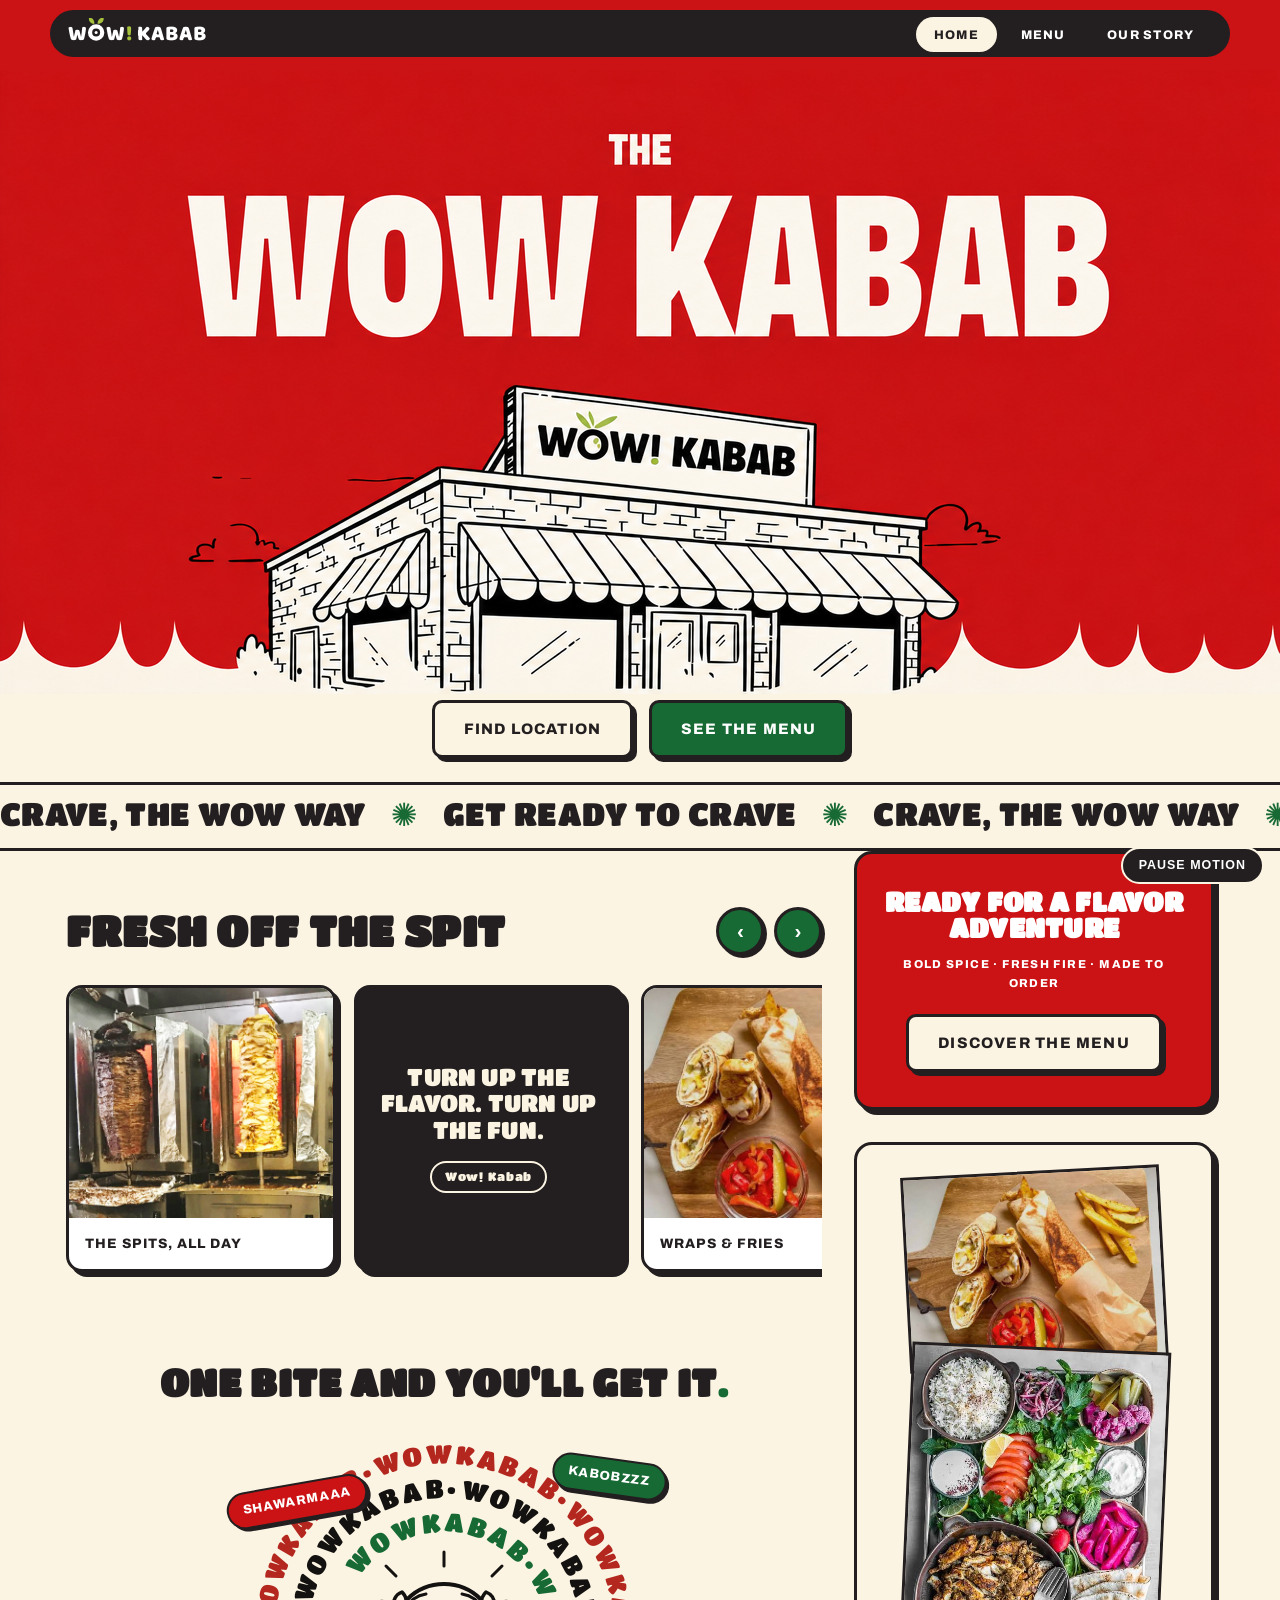
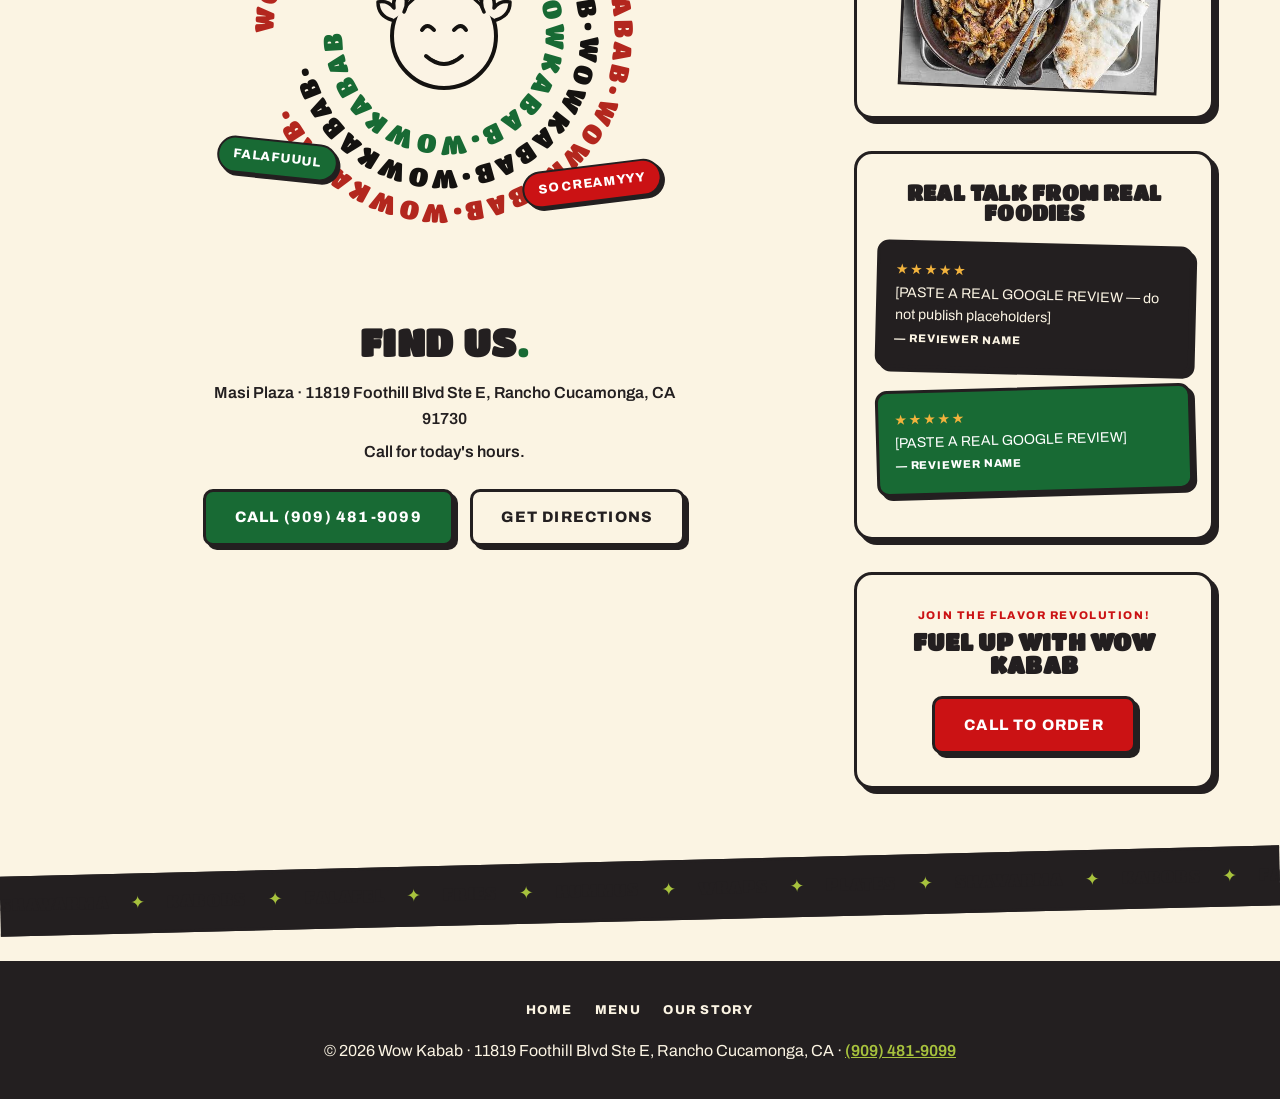
==== commit d2c0c69e: "Update hero artwork, remove overlay button, resample palette to #CB1214 Hero overlay replaced with a" ====
--- a/index.html
+++ b/index.html
@@ -7,20 +7,21 @@
 <meta name="description" content="Beef shawarma, kabobs, falafel and Mediterranean fare in Masi Plaza, Rancho Cucamonga. Vegan options and kids' menu. Call (909) 481-9099.">
 <link rel="preconnect" href="https://fonts.googleapis.com">
 <link rel="preconnect" href="https://fonts.gstatic.com" crossorigin>
-<link href="https://fonts.googleapis.com/css2?family=Titan+One&family=Archivo:wght@400;600;800&display=swap" rel="stylesheet">
+<link href="https://fonts.googleapis.com/css2?family=Titan+One&family=Baloo+2:wght@800&family=Archivo:wght@400;600;800&display=swap" rel="stylesheet">
 <style>
 :root{
-  --red:#B3271E;
-  --red-deep:#8f1f17;
-  --green:#186A34;
+  --red:#CB1214;        /* sampled from hero art */
+  --red-deep:#A00E10;
+  --green:#186A34;      /* dark green for text/buttons (contrast-safe) */
   --green-deep:#0F4D24;
-  --cream:#FBF3E4;
-  --ink:#141210;
+  --lime:#A7C23D;       /* sampled logo green — decorative + on dark only */
+  --cream:#FBF4E3;      /* sampled from hero art */
+  --ink:#231F20;        /* sampled from logo background */
   --white:#FFFFFF;
 }
 *{margin:0;padding:0;box-sizing:border-box}
 html{scroll-behavior:smooth;scroll-padding-top:6rem}
-body{font-family:'Archivo',system-ui,sans-serif;background:var(--cream);color:var(--ink);line-height:1.6}
+body{font-family:'Archivo',system-ui,sans-serif;background:var(--cream);color:var(--ink);line-height:1.6;overflow-x:clip}
 @media (prefers-reduced-motion: reduce){
   html{scroll-behavior:auto}
   *,*::before,*::after{animation:none !important;transition:none !important}
@@ -38,29 +39,37 @@
 
 /* ---------- pill nav ---------- */
 .site-header{
-  position:sticky;top:.75rem;z-index:50;
-  max-width:1180px;margin:.75rem auto 0;
+  position:sticky;top:.6rem;z-index:50;
+  max-width:1180px;width:calc(100% - 1.2rem);margin:.6rem auto 0;
   background:var(--ink);color:var(--white);
-  border-radius:999px;padding:.7rem 1.4rem;
-  display:flex;align-items:center;justify-content:space-between;gap:1rem;
-}
-.brand{font-family:'Titan One',sans-serif;font-size:1.25rem;text-transform:uppercase;color:var(--white);text-decoration:none;letter-spacing:.03em}
-.brand .bang{color:#7BC96A}
-.site-nav ul{list-style:none;display:flex;gap:.4rem;flex-wrap:wrap}
+  border-radius:999px;padding:.55rem 1.1rem;
+  display:flex;align-items:center;justify-content:space-between;gap:.75rem;
+}
+.brand{display:flex;align-items:center;text-decoration:none;flex-shrink:1;min-width:0}
+.brand svg{height:30px;width:auto;display:block}
+.site-nav ul{list-style:none;display:flex;gap:.35rem;flex-wrap:wrap}
 .site-nav a{
   color:var(--white);text-decoration:none;font-weight:800;text-transform:uppercase;
   font-size:.78rem;letter-spacing:.1em;padding:.55rem 1rem;border-radius:999px;border:2px solid transparent;
 }
-.site-nav a:hover{border-color:#7BC96A}
+.site-nav a:hover{border-color:var(--lime)}
 .site-nav a[aria-current="page"]{background:var(--cream);color:var(--ink)}
+@media (max-width:560px){
+  .site-header{padding:.5rem .8rem;top:.4rem}
+  .brand svg{height:22px}
+  .site-nav a{font-size:.65rem;padding:.45rem .65rem;letter-spacing:.05em}
+}
 
 /* ---------- hero (user's artwork + real overlaid control) ---------- */
-.hero{background:var(--red);position:relative;margin-top:-4.1rem;padding-top:4.1rem}
+.hero{background:var(--red);position:relative;margin-top:-4.2rem;padding-top:5rem}
 .hero-frame{position:relative;max-width:1280px;margin:0 auto}
 .hero-frame img{display:block;width:100%;height:auto}
-.hero-frame .btn-overlay{
-  position:absolute;left:50%;transform:translateX(-50%);
-  bottom:2.5%;
+/* CTA row sits on the cream band the artwork's scallops fade into */
+.hero-cta{
+  background:var(--cream);
+  display:flex;gap:1rem;justify-content:center;flex-wrap:wrap;
+  padding:.5rem 1rem 0;
+  margin-top:-2px;
 }
 .btn{
   display:inline-block;font-weight:800;text-transform:uppercase;letter-spacing:.08em;
@@ -68,7 +77,6 @@
   border:3px solid var(--ink);box-shadow:4px 4px 0 var(--ink);
 }
 .btn:active{transform:translate(2px,2px);box-shadow:2px 2px 0 var(--ink)}
-.btn-overlay .btn{transform:none}
 .btn-red{background:var(--red);color:var(--white)}
 .btn-red:hover{background:var(--red-deep)}
 .btn-green{background:var(--green);color:var(--white)}
@@ -80,12 +88,12 @@
 .ticker-track{display:inline-block;animation:tickerScroll 26s linear infinite}
 .ticker:hover .ticker-track{animation-play-state:paused}
 @keyframes tickerScroll{0%{transform:translateX(0)}100%{transform:translateX(-50%)}}
-.ticker .chunk{font-size:clamp(1.3rem,3.2vw,2rem);color:var(--ink)}
 .ticker .sep{color:var(--green);margin:0 1.1rem}
 .ticker-ink{background:var(--ink)}
 .ticker-ink .chunk{color:var(--cream)}
-.ticker-ink .sep{color:#7BC96A}
-.ticker-ink.tilt{transform:rotate(-1.4deg);margin:2.5rem -1rem}
+.ticker-ink .sep{color:var(--lime)}
+.ticker-ink.tilt{transform:rotate(-1.4deg);margin:2.5rem 0}
+.ticker .chunk{font-size:clamp(1.05rem,3.2vw,2rem);color:var(--ink)}
 .pause-motion{
   position:fixed;bottom:1rem;right:1rem;z-index:60;
   background:var(--ink);color:var(--white);border:2px solid var(--cream);border-radius:999px;
@@ -175,10 +183,29 @@
 
 /* ---------- footer ---------- */
 .site-footer{background:var(--ink);color:var(--cream);text-align:center;padding:2.2rem 1rem;margin-top:2rem}
-.site-footer a{color:#7BC96A;font-weight:600}
+.site-footer a{color:var(--lime);font-weight:600}
 .site-footer nav ul{list-style:none;display:flex;gap:1.4rem;justify-content:center;margin-bottom:1rem;flex-wrap:wrap}
 .site-footer nav a{color:var(--cream);font-weight:800;text-transform:uppercase;font-size:.8rem;letter-spacing:.1em;text-decoration:none}
-.site-footer nav a:hover{color:#7BC96A}
+.site-footer nav a:hover{color:var(--lime)}
+
+/* ---------- mobile breathing room ---------- */
+@media (max-width:600px){
+  .cols{padding:0 1.1rem;gap:1rem}
+  .slider-sec{padding:2.75rem 0 1.5rem}
+  .slide{flex:0 0 82vw}
+  .slide img{height:200px}
+  .slider-btns button{width:44px;height:44px}
+  .circle-sec{padding:2.5rem 0 3.5rem}
+  .sticker{font-size:.62rem;padding:.3rem .6rem;box-shadow:2px 2px 0 var(--ink)}
+  .stickers .sticker:nth-child(1){left:0}
+  .stickers .sticker:nth-child(2){right:0}
+  .stickers .sticker:nth-child(3){left:0}
+  .stickers .sticker:nth-child(4){right:0}
+  .visit .cta-row{flex-direction:column;align-items:center}
+  .visit .cta-row .btn{width:100%;max-width:320px;text-align:center}
+  .ticker{padding:.7rem 0}
+  .pause-motion{font-size:.68rem;padding:.5rem .8rem}
+}
 </style>
 </head>
 <body>
@@ -186,7 +213,23 @@
 <a class="skip-link" href="#main">Skip to main content</a>
 
 <header class="site-header">
-  <a class="brand" href="index.html">Wow<span class="bang">!</span> Kabab</a>
+  <a class="brand" href="index.html" aria-label="Wow! Kabab — home">
+    <!-- logo recreation: rounded wordmark, olive O with leaves, green exclamation -->
+    <svg viewBox="0 0 316 64" aria-hidden="true" focusable="false">
+      <g font-family="'Baloo 2','Titan One',sans-serif" font-weight="800" font-size="46" fill="#FFFFFF">
+        <text x="0" y="47">W</text>
+        <text x="80" y="47">W</text>
+        <text x="124" y="47" fill="#A7C23D">!</text>
+        <text x="148" y="47" letter-spacing="1">KABAB</text>
+      </g>
+      <!-- olive O -->
+      <circle cx="60" cy="31" r="13" fill="none" stroke="#FFFFFF" stroke-width="9"/>
+      <circle cx="60" cy="31" r="3.2" fill="#FFFFFF"/>
+      <!-- leaves -->
+      <path d="M56 13c-9-1-13-8-11-14c8 0 12 7 11 14z" fill="#A7C23D"/>
+      <path d="M63 12c0-9 7-14 13-12c1 8-6 13-13 12z" fill="#A7C23D"/>
+    </svg>
+  </a>
   <nav class="site-nav" aria-label="Main">
     <ul>
       <li><a href="index.html" aria-current="page">Home</a></li>
@@ -199,18 +242,19 @@
 <main id="main">
   <h1 class="sr-only">Wow Kabab — shawarma, kabobs and falafel in Rancho Cucamonga</h1>
 
-  <!-- HERO: user's artwork, real button overlaid on the painted one -->
+  <!-- HERO: user's artwork (no baked-in controls in this version) -->
   <section class="hero" aria-label="Welcome">
     <div class="hero-frame">
-      <img src="images/hero.png" alt="The Wow Kabab — the amazing food you ever tasted. Hand-drawn storefront of the Wow Kabab restaurant with a striped awning.">
-      <div class="btn-overlay">
-        <a class="btn btn-red" href="#visit">Find location</a>
-      </div>
+      <img src="images/hero.png" alt="The Wow Kabab. Hand-drawn storefront of the Wow Kabab restaurant with striped awnings and the olive-leaf logo on its sign.">
+    </div>
+    <div class="hero-cta">
+      <a class="btn btn-cream" href="#visit">Find location</a>
+      <a class="btn btn-green" href="menu.html">See the menu</a>
     </div>
   </section>
 
   <!-- BIG TICKER -->
-  <div class="ticker" aria-hidden="true">
+  <div class="ticker" style="margin-top:1.5rem" aria-hidden="true">
     <div class="ticker-track">
       <span class="chunk">Crave, the Wow way <span class="sep">✺</span> Get ready to crave <span class="sep">✺</span> Crave, the Wow way <span class="sep">✺</span> Get ready to crave <span class="sep">✺</span> Crave, the Wow way <span class="sep">✺</span> Get ready to crave <span class="sep">✺</span> </span>
     </div>
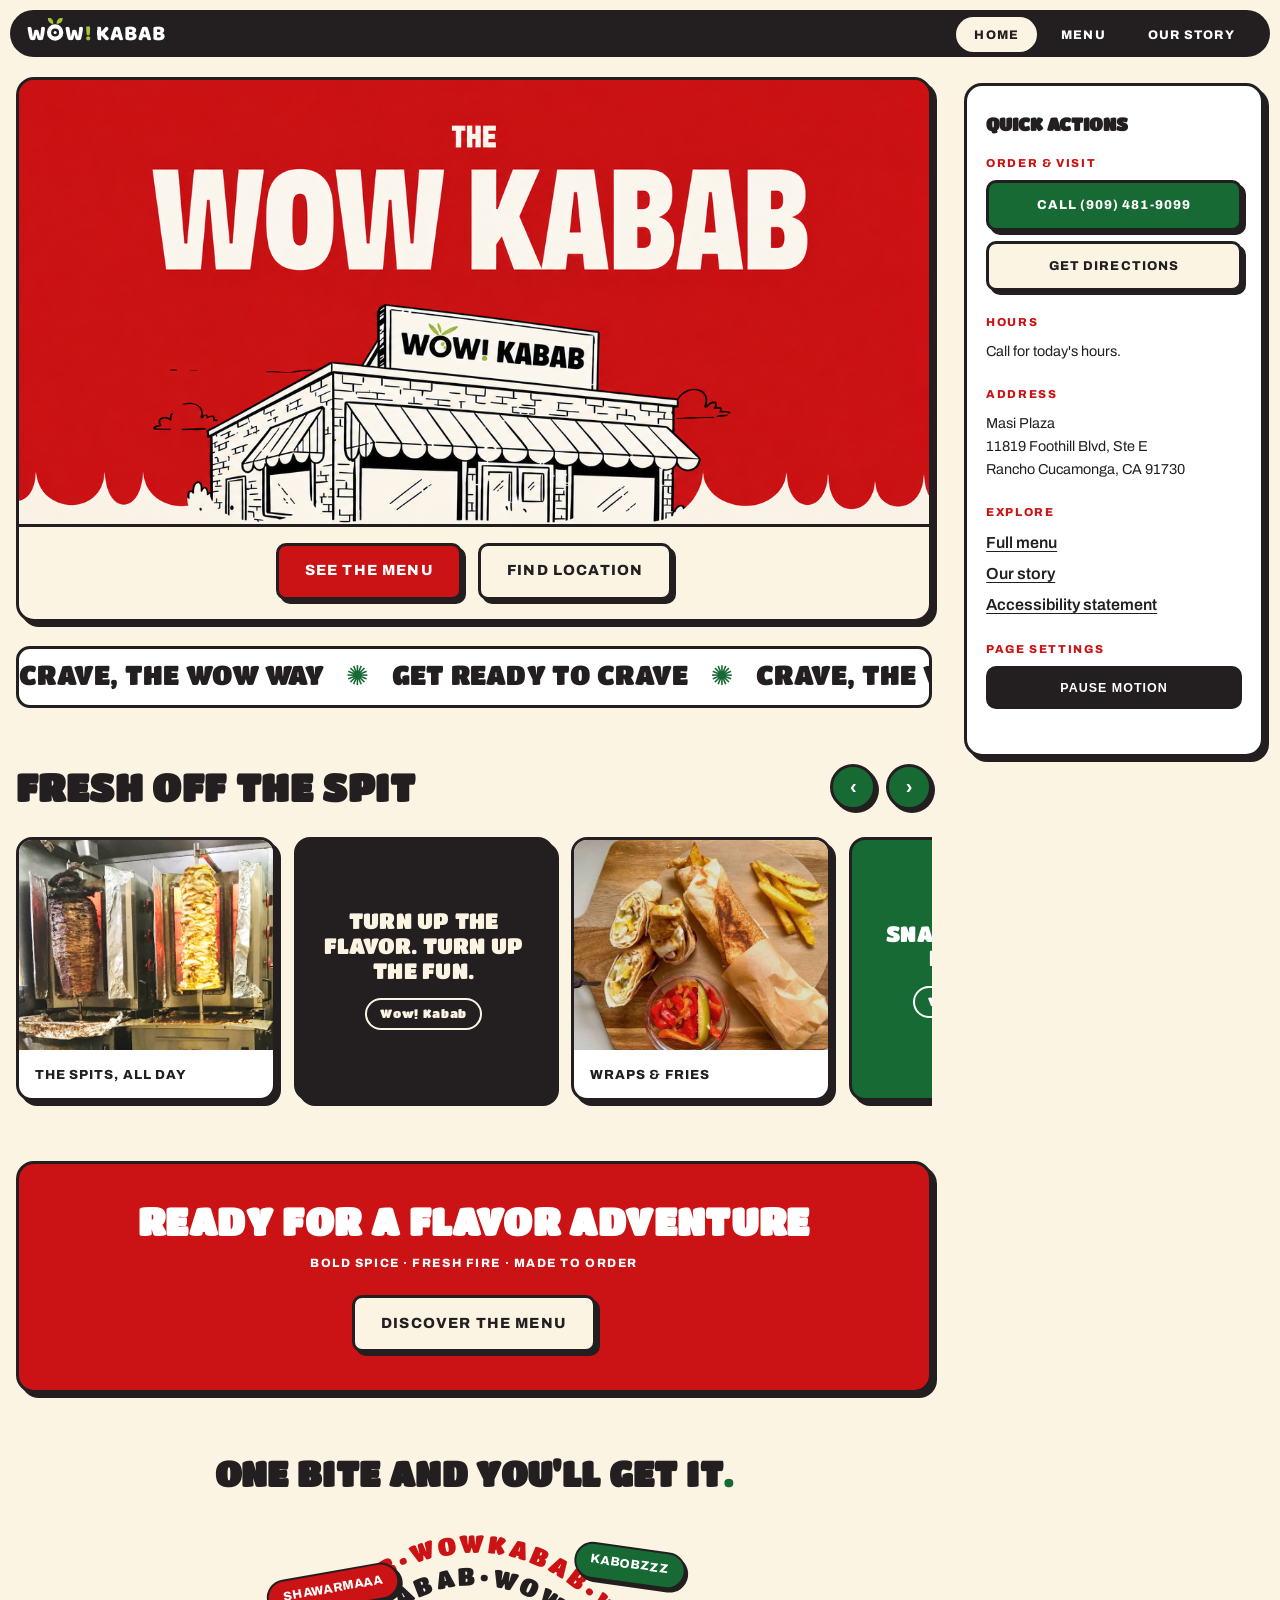
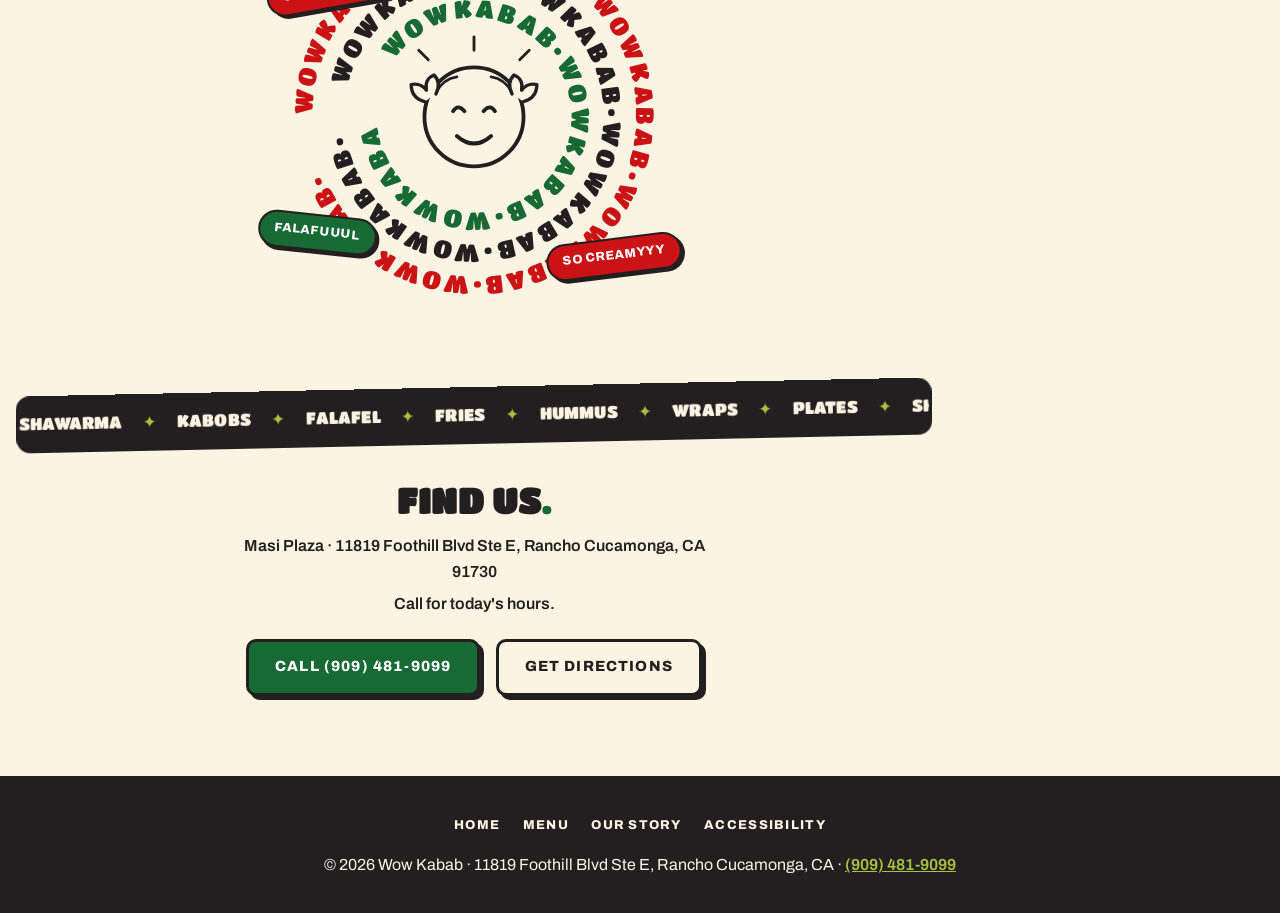
==== commit cc54e2bd: "v5: quick-actions rail (DOM-first), mobile dialog, accessibility statement page New two-column layou" ====
--- a/index.html
+++ b/index.html
@@ -10,13 +10,13 @@
 <link href="https://fonts.googleapis.com/css2?family=Titan+One&family=Baloo+2:wght@800&family=Archivo:wght@400;600;800&display=swap" rel="stylesheet">
 <style>
 :root{
-  --red:#CB1214;        /* sampled from hero art */
+  --red:#CB1214;
   --red-deep:#A00E10;
-  --green:#186A34;      /* dark green for text/buttons (contrast-safe) */
+  --green:#186A34;
   --green-deep:#0F4D24;
-  --lime:#A7C23D;       /* sampled logo green — decorative + on dark only */
-  --cream:#FBF4E3;      /* sampled from hero art */
-  --ink:#231F20;        /* sampled from logo background */
+  --lime:#A7C23D;
+  --cream:#FBF4E3;
+  --ink:#231F20;
   --white:#FFFFFF;
 }
 *{margin:0;padding:0;box-sizing:border-box}
@@ -35,12 +35,11 @@
 .sr-only{position:absolute;width:1px;height:1px;padding:0;margin:-1px;overflow:hidden;clip:rect(0 0 0 0);white-space:nowrap;border:0}
 
 .chunk{font-family:'Titan One',system-ui,sans-serif;text-transform:uppercase;line-height:.95;letter-spacing:.01em}
-.caps{font-weight:800;text-transform:uppercase;letter-spacing:.12em}
-
-/* ---------- pill nav ---------- */
+
+/* ---------- header ---------- */
 .site-header{
   position:sticky;top:.6rem;z-index:50;
-  max-width:1180px;width:calc(100% - 1.2rem);margin:.6rem auto 0;
+  max-width:1360px;width:calc(100% - 1.2rem);margin:.6rem auto 0;
   background:var(--ink);color:var(--white);
   border-radius:999px;padding:.55rem 1.1rem;
   display:flex;align-items:center;justify-content:space-between;gap:.75rem;
@@ -60,21 +59,11 @@
   .site-nav a{font-size:.65rem;padding:.45rem .65rem;letter-spacing:.05em}
 }
 
-/* ---------- hero (user's artwork + real overlaid control) ---------- */
-.hero{background:var(--red);position:relative;margin-top:-4.2rem;padding-top:5rem}
-.hero-frame{position:relative;max-width:1280px;margin:0 auto}
-.hero-frame img{display:block;width:100%;height:auto}
-/* CTA row sits on the cream band the artwork's scallops fade into */
-.hero-cta{
-  background:var(--cream);
-  display:flex;gap:1rem;justify-content:center;flex-wrap:wrap;
-  padding:.5rem 1rem 0;
-  margin-top:-2px;
-}
+/* ---------- buttons ---------- */
 .btn{
   display:inline-block;font-weight:800;text-transform:uppercase;letter-spacing:.08em;
-  font-size:.95rem;padding:.85rem 1.8rem;border-radius:10px;text-decoration:none;cursor:pointer;
-  border:3px solid var(--ink);box-shadow:4px 4px 0 var(--ink);
+  font-size:.92rem;padding:.85rem 1.6rem;border-radius:10px;text-decoration:none;cursor:pointer;
+  border:3px solid var(--ink);box-shadow:4px 4px 0 var(--ink);text-align:center;
 }
 .btn:active{transform:translate(2px,2px);box-shadow:2px 2px 0 var(--ink)}
 .btn-red{background:var(--red);color:var(--white)}
@@ -83,128 +72,157 @@
 .btn-green:hover{background:var(--green-deep)}
 .btn-cream{background:var(--cream);color:var(--ink)}
 
-/* ---------- tickers ---------- */
-.ticker{overflow:hidden;white-space:nowrap;padding:.9rem 0;border-top:3px solid var(--ink);border-bottom:3px solid var(--ink);background:var(--cream)}
+/* ---------- two-column shell: rail is FIRST in DOM, RIGHT visually ---------- */
+.shell{
+  max-width:1360px;margin:0 auto;padding:0 1rem;
+  display:grid;grid-template-columns:1fr;gap:1.5rem;
+}
+@media (min-width:1000px){
+  .shell{grid-template-columns:minmax(0,1fr) 300px;align-items:start;gap:2rem}
+  .rail{grid-column:2;grid-row:1}
+  .art-col{grid-column:1;grid-row:1}
+}
+
+/* ---------- functional rail ---------- */
+.rail{display:none}
+@media (min-width:1000px){
+  .rail{
+    display:block;
+    position:sticky;top:5.2rem;
+    max-height:calc(100vh - 6.2rem);
+    overflow-y:auto;               /* internal scroll at high zoom — nothing gets cut off */
+    background:var(--white);
+    border:3px solid var(--ink);border-radius:18px;
+    box-shadow:5px 5px 0 var(--ink);
+    padding:1.4rem 1.2rem;
+  }
+}
+.rail h2{font-family:'Titan One',sans-serif;text-transform:uppercase;font-size:1.15rem;margin-bottom:1rem}
+.rail-group{margin-bottom:1.4rem}
+.rail-group h3{font-size:.72rem;font-weight:800;text-transform:uppercase;letter-spacing:.14em;color:var(--red);margin-bottom:.5rem}
+.rail .btn{display:block;width:100%;margin-bottom:.6rem;font-size:.8rem;padding:.75rem 1rem}
+.rail-links{list-style:none}
+.rail-links li{margin-bottom:.35rem}
+.rail-links a{color:var(--ink);font-weight:600;text-decoration:underline;text-underline-offset:3px}
+.rail-links a:hover{color:var(--red)}
+.rail address{font-style:normal;font-size:.9rem}
+.rail .hours-note{font-size:.9rem}
+.pause-motion-btn{
+  width:100%;background:var(--ink);color:var(--white);border:3px solid var(--ink);border-radius:10px;
+  font-weight:800;font-size:.78rem;text-transform:uppercase;letter-spacing:.08em;padding:.7rem;cursor:pointer;
+}
+
+/* ---------- art column ---------- */
+.art-col{min-width:0}
+.hero{background:var(--red);border-radius:18px;border:3px solid var(--ink);box-shadow:5px 5px 0 var(--ink);overflow:hidden;margin-top:1.25rem}
+.hero img{display:block;width:100%;height:auto}
+.hero-cta{background:var(--cream);display:flex;gap:1rem;justify-content:center;flex-wrap:wrap;padding:1rem 1rem 1.2rem;border-top:3px solid var(--ink)}
+
+.ticker{overflow:hidden;white-space:nowrap;padding:.8rem 0;border:3px solid var(--ink);border-radius:14px;background:var(--white);margin:1.5rem 0}
 .ticker-track{display:inline-block;animation:tickerScroll 26s linear infinite}
 .ticker:hover .ticker-track{animation-play-state:paused}
 @keyframes tickerScroll{0%{transform:translateX(0)}100%{transform:translateX(-50%)}}
-.ticker .sep{color:var(--green);margin:0 1.1rem}
+.ticker .chunk{font-size:clamp(1rem,2.6vw,1.7rem);color:var(--ink)}
+.ticker .sep{color:var(--green);margin:0 1rem}
 .ticker-ink{background:var(--ink)}
 .ticker-ink .chunk{color:var(--cream)}
 .ticker-ink .sep{color:var(--lime)}
-.ticker-ink.tilt{transform:rotate(-1.4deg);margin:2.5rem 0}
-.ticker .chunk{font-size:clamp(1.05rem,3.2vw,2rem);color:var(--ink)}
-.pause-motion{
-  position:fixed;bottom:1rem;right:1rem;z-index:60;
-  background:var(--ink);color:var(--white);border:2px solid var(--cream);border-radius:999px;
-  font-weight:800;font-size:.78rem;text-transform:uppercase;letter-spacing:.08em;padding:.6rem 1rem;cursor:pointer;
-}
-
-/* ---------- two-column shell ---------- */
-.cols{max-width:1180px;margin:0 auto;padding:0 1rem;display:grid;grid-template-columns:1fr;gap:2rem}
-@media (min-width:1120px){
-  .cols{grid-template-columns:minmax(0,1fr) 360px;align-items:start}
-}
-.rail{display:none}
-@media (min-width:1120px){.rail{display:block}}
-
-/* ---------- slider ---------- */
-.slider-sec{padding:3.5rem 0 2rem}
-.slider-head{display:flex;align-items:center;justify-content:space-between;gap:1rem;margin-bottom:1.4rem;flex-wrap:wrap}
-.slider-head h2{font-size:clamp(1.7rem,4.5vw,2.6rem)}
+.ticker-ink.tilt{transform:rotate(-1.2deg)}
+
+/* flavor banner */
+.flavor{
+  background:var(--red);color:var(--white);text-align:center;
+  border:3px solid var(--ink);border-radius:18px;box-shadow:5px 5px 0 var(--ink);
+  padding:2.4rem 1.4rem;margin:2rem 0;
+}
+.flavor h2{font-size:clamp(1.6rem,4vw,2.4rem);color:var(--white)}
+.flavor p{font-weight:800;text-transform:uppercase;letter-spacing:.13em;font-size:.75rem;margin:.9rem 0 1.4rem}
+
+/* slider */
+.slider-sec{padding:2rem 0 .5rem}
+.slider-head{display:flex;align-items:center;justify-content:space-between;gap:1rem;margin-bottom:1.2rem;flex-wrap:wrap}
+.slider-head h2{font-size:clamp(1.6rem,4vw,2.4rem)}
 .slider-btns{display:flex;gap:.6rem}
 .slider-btns button{
-  width:48px;height:48px;border-radius:999px;border:3px solid var(--ink);
-  background:var(--green);color:var(--white);font-size:1.3rem;font-weight:800;cursor:pointer;
+  width:46px;height:46px;border-radius:999px;border:3px solid var(--ink);
+  background:var(--green);color:var(--white);font-size:1.25rem;font-weight:800;cursor:pointer;
   box-shadow:3px 3px 0 var(--ink);
 }
 .slider-btns button:hover{background:var(--green-deep)}
 .slider-btns button:active{transform:translate(2px,2px);box-shadow:1px 1px 0 var(--ink)}
-.slider{
-  display:flex;gap:1.1rem;overflow-x:auto;scroll-snap-type:x mandatory;
-  padding:.5rem .25rem 1.25rem;
-}
+.slider{display:flex;gap:1.1rem;overflow-x:auto;scroll-snap-type:x mandatory;padding:.5rem .25rem 1.25rem}
 .slider::-webkit-scrollbar{height:10px}
 .slider::-webkit-scrollbar-thumb{background:var(--ink);border-radius:99px}
 .slide{
-  flex:0 0 min(270px,78vw);scroll-snap-align:start;
-  border:3px solid var(--ink);border-radius:16px;overflow:hidden;box-shadow:5px 5px 0 var(--ink);
-  background:var(--white);
-}
-.slide img{width:100%;height:230px;object-fit:cover;display:block}
-.slide .cap{padding:.9rem 1rem;font-weight:800;text-transform:uppercase;letter-spacing:.08em;font-size:.85rem}
-.slide-text{display:flex;flex-direction:column;justify-content:center;align-items:center;text-align:center;padding:1.5rem;min-height:280px}
-.slide-text .chunk{font-size:1.5rem;line-height:1.1}
-.slide-text .chip{margin-top:1.1rem;font-family:'Titan One',sans-serif;font-size:.75rem;letter-spacing:.06em;padding:.3rem .8rem;border-radius:999px;border:2px solid currentColor}
+  flex:0 0 min(260px,80vw);scroll-snap-align:start;
+  border:3px solid var(--ink);border-radius:16px;overflow:hidden;box-shadow:5px 5px 0 var(--ink);background:var(--white);
+}
+.slide img{width:100%;height:210px;object-fit:cover;display:block}
+.slide .cap{padding:.85rem 1rem;font-weight:800;text-transform:uppercase;letter-spacing:.08em;font-size:.82rem}
+.slide-text{display:flex;flex-direction:column;justify-content:center;align-items:center;text-align:center;padding:1.4rem;min-height:262px}
+.slide-text .chunk{font-size:1.4rem;line-height:1.1}
+.slide-text .chip{margin-top:1rem;font-family:'Titan One',sans-serif;font-size:.72rem;letter-spacing:.06em;padding:.3rem .8rem;border-radius:999px;border:2px solid currentColor}
 .slide-ink{background:var(--ink);color:var(--cream)}
 .slide-red{background:var(--red);color:var(--white)}
 .slide-green{background:var(--green);color:var(--white)}
 
-/* ---------- circle art ---------- */
-.circle-sec{padding:2.5rem 0 4rem;text-align:center;position:relative}
-.circle-wrap{position:relative;width:min(420px,92vw);margin:1.5rem auto 0}
+/* circle art */
+.circle-sec{padding:2rem 0 3rem;text-align:center}
+.circle-wrap{position:relative;width:min(400px,90vw);margin:1.5rem auto 0}
 .circle-wrap svg{width:100%;height:auto;display:block}
 .stickers{position:absolute;inset:0;pointer-events:none}
 .sticker{
-  position:absolute;font-weight:800;text-transform:uppercase;letter-spacing:.06em;font-size:.8rem;
+  position:absolute;font-weight:800;text-transform:uppercase;letter-spacing:.06em;font-size:.78rem;
   padding:.4rem .9rem;border-radius:999px;border:2.5px solid var(--ink);box-shadow:3px 3px 0 var(--ink);
 }
 .sticker-red{background:var(--red);color:var(--white)}
 .sticker-green{background:var(--green);color:var(--white)}
 
-/* ---------- visit ---------- */
-.visit{padding:1rem 0 4rem;text-align:center}
-.visit h2{font-size:clamp(1.7rem,4.5vw,2.4rem);margin-bottom:1.2rem}
-.visit p{max-width:52ch;margin:0 auto .5rem;font-weight:600}
-.visit .cta-row{display:flex;gap:1rem;justify-content:center;flex-wrap:wrap;margin-top:1.5rem}
-
-/* ---------- rail (desktop only, nothing essential lives here) ---------- */
-.rail-card{border:3px solid var(--ink);border-radius:18px;overflow:hidden;box-shadow:5px 5px 0 var(--ink);margin-bottom:2rem}
-.rail-flavor{background:var(--red);color:var(--white);text-align:center;padding:2.2rem 1.4rem;position:relative}
-.rail-flavor h2{font-size:1.7rem;color:var(--white)}
-.rail-flavor p{font-weight:800;text-transform:uppercase;letter-spacing:.12em;font-size:.72rem;margin:.9rem 0 1.4rem}
-.rail-photos{background:var(--cream);padding:1.6rem 1.2rem;text-align:center}
-.rail-photos img{width:82%;border:3px solid var(--ink);display:block;margin:0 auto}
-.rail-photos .p1{transform:rotate(-3deg)}
-.rail-photos .p2{transform:rotate(2.5deg);margin-top:-1.2rem}
-.rail-reviews{background:var(--cream);padding:1.8rem 1.2rem;text-align:center}
-.rail-reviews h2{font-size:1.35rem;margin-bottom:1.2rem}
-.rail-review{
-  text-align:left;border:3px solid var(--ink);border-radius:12px;padding:1rem;margin-bottom:1rem;
-  box-shadow:4px 4px 0 var(--ink);font-size:.88rem;
-}
-.rail-review:nth-child(odd){background:var(--green);color:var(--white);transform:rotate(-1.6deg)}
-.rail-review:nth-child(even){background:var(--ink);color:var(--cream);transform:rotate(1.4deg)}
-.rail-review .stars{color:#F2B33D;letter-spacing:.12em}
-.rail-review cite{font-style:normal;font-weight:800;text-transform:uppercase;font-size:.7rem;letter-spacing:.08em}
-.rail-fuel{background:var(--cream);text-align:center;padding:2rem 1.2rem}
-.rail-fuel .kicker{font-weight:800;text-transform:uppercase;letter-spacing:.14em;font-size:.7rem;color:var(--red)}
-.rail-fuel h2{font-size:1.5rem;margin:.4rem 0 1.2rem}
-
-/* ---------- footer ---------- */
+/* visit */
+.visit{text-align:center;padding:1rem 0 3rem}
+.visit h2{font-size:clamp(1.6rem,4vw,2.2rem);margin-bottom:1rem}
+.visit p{max-width:52ch;margin:0 auto .4rem;font-weight:600}
+.visit .cta-row{display:flex;gap:1rem;justify-content:center;flex-wrap:wrap;margin-top:1.4rem}
+
+/* ---------- mobile quick actions ---------- */
+.qa-fab{
+  display:flex;align-items:center;gap:.5rem;
+  position:fixed;bottom:1rem;right:1rem;z-index:60;
+  background:var(--green);color:var(--white);
+  border:3px solid var(--ink);border-radius:999px;box-shadow:4px 4px 0 var(--ink);
+  font-weight:800;font-size:.8rem;text-transform:uppercase;letter-spacing:.08em;
+  padding:.75rem 1.1rem;cursor:pointer;font-family:'Archivo',sans-serif;
+}
+@media (min-width:1000px){.qa-fab{display:none}}
+dialog.qa-dialog{
+  border:3px solid var(--ink);border-radius:18px;box-shadow:6px 6px 0 var(--ink);
+  padding:1.4rem;width:min(420px,92vw);
+  margin:auto;
+}
+dialog.qa-dialog::backdrop{background:rgba(35,31,32,.55)}
+.qa-head{display:flex;justify-content:space-between;align-items:center;margin-bottom:1rem}
+.qa-head h2{font-family:'Titan One',sans-serif;text-transform:uppercase;font-size:1.15rem}
+.qa-close{
+  background:var(--red);color:var(--white);border:3px solid var(--ink);border-radius:999px;
+  width:42px;height:42px;font-size:1.1rem;font-weight:800;cursor:pointer;
+}
+
+/* footer */
 .site-footer{background:var(--ink);color:var(--cream);text-align:center;padding:2.2rem 1rem;margin-top:2rem}
 .site-footer a{color:var(--lime);font-weight:600}
 .site-footer nav ul{list-style:none;display:flex;gap:1.4rem;justify-content:center;margin-bottom:1rem;flex-wrap:wrap}
 .site-footer nav a{color:var(--cream);font-weight:800;text-transform:uppercase;font-size:.8rem;letter-spacing:.1em;text-decoration:none}
 .site-footer nav a:hover{color:var(--lime)}
 
-/* ---------- mobile breathing room ---------- */
 @media (max-width:600px){
-  .cols{padding:0 1.1rem;gap:1rem}
-  .slider-sec{padding:2.75rem 0 1.5rem}
-  .slide{flex:0 0 82vw}
-  .slide img{height:200px}
-  .slider-btns button{width:44px;height:44px}
-  .circle-sec{padding:2.5rem 0 3.5rem}
+  .shell{padding:0 1rem}
+  .slide{flex:0 0 84vw}
   .sticker{font-size:.62rem;padding:.3rem .6rem;box-shadow:2px 2px 0 var(--ink)}
   .stickers .sticker:nth-child(1){left:0}
   .stickers .sticker:nth-child(2){right:0}
   .stickers .sticker:nth-child(3){left:0}
   .stickers .sticker:nth-child(4){right:0}
-  .visit .cta-row{flex-direction:column;align-items:center}
-  .visit .cta-row .btn{width:100%;max-width:320px;text-align:center}
-  .ticker{padding:.7rem 0}
-  .pause-motion{font-size:.68rem;padding:.5rem .8rem}
+  .visit .cta-row .btn,.hero-cta .btn{width:100%;max-width:320px}
 }
 </style>
 </head>
@@ -214,7 +232,6 @@
 
 <header class="site-header">
   <a class="brand" href="index.html" aria-label="Wow! Kabab — home">
-    <!-- logo recreation: rounded wordmark, olive O with leaves, green exclamation -->
     <svg viewBox="0 0 316 64" aria-hidden="true" focusable="false">
       <g font-family="'Baloo 2','Titan One',sans-serif" font-weight="800" font-size="46" fill="#FFFFFF">
         <text x="0" y="47">W</text>
@@ -222,10 +239,8 @@
         <text x="124" y="47" fill="#A7C23D">!</text>
         <text x="148" y="47" letter-spacing="1">KABAB</text>
       </g>
-      <!-- olive O -->
       <circle cx="60" cy="31" r="13" fill="none" stroke="#FFFFFF" stroke-width="9"/>
       <circle cx="60" cy="31" r="3.2" fill="#FFFFFF"/>
-      <!-- leaves -->
       <path d="M56 13c-9-1-13-8-11-14c8 0 12 7 11 14z" fill="#A7C23D"/>
       <path d="M63 12c0-9 7-14 13-12c1 8-6 13-13 12z" fill="#A7C23D"/>
     </svg>
@@ -242,30 +257,61 @@
 <main id="main">
   <h1 class="sr-only">Wow Kabab — shawarma, kabobs and falafel in Rancho Cucamonga</h1>
 
-  <!-- HERO: user's artwork (no baked-in controls in this version) -->
-  <section class="hero" aria-label="Welcome">
-    <div class="hero-frame">
-      <img src="images/hero.png" alt="The Wow Kabab. Hand-drawn storefront of the Wow Kabab restaurant with striped awnings and the olive-leaf logo on its sign.">
-    </div>
-    <div class="hero-cta">
-      <a class="btn btn-cream" href="#visit">Find location</a>
-      <a class="btn btn-green" href="menu.html">See the menu</a>
-    </div>
-  </section>
-
-  <!-- BIG TICKER -->
-  <div class="ticker" style="margin-top:1.5rem" aria-hidden="true">
-    <div class="ticker-track">
-      <span class="chunk">Crave, the Wow way <span class="sep">✺</span> Get ready to crave <span class="sep">✺</span> Crave, the Wow way <span class="sep">✺</span> Get ready to crave <span class="sep">✺</span> Crave, the Wow way <span class="sep">✺</span> Get ready to crave <span class="sep">✺</span> </span>
-    </div>
-  </div>
-
-  <div class="cols">
-
-    <!-- MAIN COLUMN -->
-    <div class="main-col">
-
-      <!-- SLIDER -->
+  <div class="shell">
+
+    <!-- FUNCTIONAL RAIL — first in code on purpose: keyboard and screen reader
+         users reach every action immediately. Visually placed right via CSS grid. -->
+    <aside class="rail" aria-label="Quick actions">
+      <h2>Quick actions</h2>
+
+      <div class="rail-group">
+        <h3>Order &amp; visit</h3>
+        <a class="btn btn-green" href="tel:+19094819099">Call (909) 481-9099</a>
+        <a class="btn btn-cream" href="https://maps.google.com/?q=11819+Foothill+Blvd+Ste+E+Rancho+Cucamonga+CA+91730">Get directions</a>
+      </div>
+
+      <div class="rail-group">
+        <h3>Hours</h3>
+        <p class="hours-note">Call for today's hours.</p>
+      </div>
+
+      <div class="rail-group">
+        <h3>Address</h3>
+        <address>Masi Plaza<br>11819 Foothill Blvd, Ste E<br>Rancho Cucamonga, CA 91730</address>
+      </div>
+
+      <div class="rail-group">
+        <h3>Explore</h3>
+        <ul class="rail-links">
+          <li><a href="menu.html">Full menu</a></li>
+          <li><a href="story.html">Our story</a></li>
+          <li><a href="accessibility.html">Accessibility statement</a></li>
+        </ul>
+      </div>
+
+      <div class="rail-group">
+        <h3>Page settings</h3>
+        <button type="button" class="pause-motion-btn" aria-pressed="false" onclick="toggleMotion()">Pause motion</button>
+      </div>
+    </aside>
+
+    <!-- ART COLUMN -->
+    <div class="art-col">
+
+      <section class="hero" aria-label="Welcome">
+        <img src="images/hero.png" alt="The Wow Kabab. Hand-drawn storefront of the Wow Kabab restaurant with striped awnings and the olive-leaf logo on its sign.">
+        <div class="hero-cta">
+          <a class="btn btn-red" href="menu.html">See the menu</a>
+          <a class="btn btn-cream" href="#visit">Find location</a>
+        </div>
+      </section>
+
+      <div class="ticker" aria-hidden="true">
+        <div class="ticker-track">
+          <span class="chunk">Crave, the Wow way <span class="sep">✺</span> Get ready to crave <span class="sep">✺</span> Crave, the Wow way <span class="sep">✺</span> Get ready to crave <span class="sep">✺</span> Crave, the Wow way <span class="sep">✺</span> Get ready to crave <span class="sep">✺</span> </span>
+        </div>
+      </div>
+
       <section class="slider-sec" aria-labelledby="slider-heading">
         <div class="slider-head">
           <h2 id="slider-heading" class="chunk">Fresh off the spit</h2>
@@ -302,9 +348,14 @@
         </div>
       </section>
 
-      <!-- CIRCLE ART -->
+      <section class="flavor" aria-labelledby="flavor-heading">
+        <h2 id="flavor-heading" class="chunk">Ready for a flavor adventure</h2>
+        <p>Bold spice · fresh fire · made to order</p>
+        <a class="btn btn-cream" href="menu.html">Discover the menu</a>
+      </section>
+
       <section class="circle-sec" aria-labelledby="circle-heading">
-        <h2 id="circle-heading" class="chunk" style="font-size:clamp(1.7rem,4.5vw,2.4rem)">One bite and you'll get it<span style="color:var(--green)">.</span></h2>
+        <h2 id="circle-heading" class="chunk" style="font-size:clamp(1.6rem,4vw,2.2rem)">One bite and you'll get it<span style="color:var(--green)">.</span></h2>
         <div class="circle-wrap" role="img" aria-label="The words Wow Kabab spiraling around a delighted cartoon face, surrounded by stickers reading Shawarmaaa, Kabobzzz, Falafuuul and So creamyyy.">
           <svg viewBox="0 0 420 420" aria-hidden="true" focusable="false">
             <defs>
@@ -313,21 +364,18 @@
               <path id="c3" d="M210,210 m-102,0 a102,102 0 1,1 204,0 a102,102 0 1,1 -204,0"/>
             </defs>
             <g font-family="'Titan One',sans-serif" font-size="26" letter-spacing="3">
-              <text fill="#B3271E"><textPath href="#c1">WOWKABAB•WOWKABAB•WOWKABAB•WOWKABAB•WOWKABAB•</textPath></text>
-              <text fill="#141210"><textPath href="#c2" startOffset="30">WOWKABAB•WOWKABAB•WOWKABAB•WOWKABAB•</textPath></text>
+              <text fill="#CB1214"><textPath href="#c1">WOWKABAB•WOWKABAB•WOWKABAB•WOWKABAB•WOWKABAB•</textPath></text>
+              <text fill="#231F20"><textPath href="#c2" startOffset="30">WOWKABAB•WOWKABAB•WOWKABAB•WOWKABAB•</textPath></text>
               <text fill="#186A34"><textPath href="#c3" startOffset="60">WOWKABAB•WOWKABAB•WOWKABAB•</textPath></text>
             </g>
-            <!-- delighted face, hands on head -->
-            <g fill="none" stroke="#141210" stroke-width="4" stroke-linecap="round" stroke-linejoin="round">
-              <circle cx="210" cy="212" r="52" fill="#FBF3E4"/>
+            <g fill="none" stroke="#231F20" stroke-width="4" stroke-linecap="round" stroke-linejoin="round">
+              <circle cx="210" cy="212" r="52" fill="#FBF4E3"/>
               <path d="M170 186q8-14 22-16M250 186q-8-14-22-16" stroke-width="3"/>
               <path d="M188 206q5-8 12 0M232 206q-5-8-12 0"/>
-              <path d="M192 232q18 16 36 0" />
+              <path d="M192 232q18 16 36 0"/>
               <path d="M198 236q12 8 24 0" stroke-width="3"/>
-              <!-- hands gripping head -->
-              <path d="M158 196q-14-4-14-18q10-2 16 6q-2-12 8-16q8 8 2 20" fill="#FBF3E4" stroke-width="3.5"/>
-              <path d="M262 196q14-4 14-18q-10-2-16 6q2-12-8-16q-8 8-2 20" fill="#FBF3E4" stroke-width="3.5"/>
-              <!-- mind-blown arcs -->
+              <path d="M158 196q-14-4-14-18q10-2 16 6q-2-12 8-16q8 8 2 20" fill="#FBF4E3" stroke-width="3.5"/>
+              <path d="M262 196q14-4 14-18q-10-2-16 6q2-12-8-16q-8 8-2 20" fill="#FBF4E3" stroke-width="3.5"/>
               <path d="M162 152l-10-10M258 152l10-10M210 142v-14" stroke-width="3"/>
             </g>
           </svg>
@@ -340,7 +388,12 @@
         </div>
       </section>
 
-      <!-- VISIT (essential info lives in the main column on purpose) -->
+      <div class="ticker ticker-ink tilt" aria-hidden="true">
+        <div class="ticker-track">
+          <span class="chunk" style="font-size:1.05rem">Shawarma <span class="sep">✦</span> Kabobs <span class="sep">✦</span> Falafel <span class="sep">✦</span> Fries <span class="sep">✦</span> Hummus <span class="sep">✦</span> Wraps <span class="sep">✦</span> Plates <span class="sep">✦</span> Shawarma <span class="sep">✦</span> Kabobs <span class="sep">✦</span> Falafel <span class="sep">✦</span> Fries <span class="sep">✦</span> Hummus <span class="sep">✦</span> Wraps <span class="sep">✦</span> Plates <span class="sep">✦</span> </span>
+        </div>
+      </div>
+
       <section class="visit" id="visit" aria-labelledby="visit-heading">
         <h2 id="visit-heading" class="chunk">Find us<span style="color:var(--green)">.</span></h2>
         <p>Masi Plaza · 11819 Foothill Blvd Ste E, Rancho Cucamonga, CA 91730</p>
@@ -352,53 +405,43 @@
       </section>
 
     </div>
-
-    <!-- RAIL (desktop only — nothing essential is rail-only) -->
-    <aside class="rail" aria-label="More from Wow Kabab">
-      <div class="rail-card rail-flavor">
-        <h2 class="chunk">Ready for a flavor adventure</h2>
-        <p>Bold spice · fresh fire · made to order</p>
-        <a class="btn btn-cream" href="menu.html">Discover the menu</a>
-      </div>
-
-      <div class="rail-card rail-photos">
-        <img class="p1" src="images/kabab_2.jpg" alt="Shawarma wraps cut open on a wooden board with fries">
-        <img class="p2" src="images/kabab_3.jpg" alt="Chicken shawarma platter with rice, salad and flatbread">
-      </div>
-
-      <div class="rail-card rail-reviews">
-        <h2 class="chunk">Real talk from real foodies</h2>
-        <article class="rail-review">
-          <p class="stars" aria-hidden="true">★★★★★</p>
-          <p class="sr-only">Five stars</p>
-          <blockquote>[PASTE A REAL GOOGLE REVIEW — do not publish placeholders]</blockquote>
-          <cite>— Reviewer name</cite>
-        </article>
-        <article class="rail-review">
-          <p class="stars" aria-hidden="true">★★★★★</p>
-          <p class="sr-only">Five stars</p>
-          <blockquote>[PASTE A REAL GOOGLE REVIEW]</blockquote>
-          <cite>— Reviewer name</cite>
-        </article>
-      </div>
-
-      <div class="rail-card rail-fuel">
-        <p class="kicker">Join the flavor revolution!</p>
-        <h2 class="chunk">Fuel up with Wow Kabab</h2>
-        <a class="btn btn-red" href="tel:+19094819099">Call to order</a>
-      </div>
-    </aside>
-
-  </div>
-
-  <!-- FOOD STRIP -->
-  <div class="ticker ticker-ink tilt" aria-hidden="true">
-    <div class="ticker-track">
-      <span class="chunk" style="font-size:1.1rem">Shawarma <span class="sep">✦</span> Kabobs <span class="sep">✦</span> Falafel <span class="sep">✦</span> Fries <span class="sep">✦</span> Hummus <span class="sep">✦</span> Wraps <span class="sep">✦</span> Plates <span class="sep">✦</span> Shawarma <span class="sep">✦</span> Kabobs <span class="sep">✦</span> Falafel <span class="sep">✦</span> Fries <span class="sep">✦</span> Hummus <span class="sep">✦</span> Wraps <span class="sep">✦</span> Plates <span class="sep">✦</span> </span>
-    </div>
-  </div>
-
+  </div>
 </main>
+
+<!-- Mobile quick actions: real button + native dialog (Esc closes, focus handled by the browser) -->
+<button type="button" class="qa-fab" onclick="document.getElementById('qa').showModal()">
+  <svg width="18" height="18" viewBox="0 0 18 18" aria-hidden="true" focusable="false"><g stroke="currentColor" stroke-width="2.4" stroke-linecap="round"><line x1="3" y1="4.5" x2="15" y2="4.5"/><line x1="3" y1="9" x2="15" y2="9"/><line x1="3" y1="13.5" x2="15" y2="13.5"/></g></svg>
+  Quick actions
+</button>
+
+<dialog id="qa" class="qa-dialog" aria-labelledby="qa-title">
+  <div class="qa-head">
+    <h2 id="qa-title">Quick actions</h2>
+    <button type="button" class="qa-close" onclick="document.getElementById('qa').close()" aria-label="Close quick actions">✕</button>
+  </div>
+  <div class="rail-group">
+    <h3 style="font-size:.72rem;font-weight:800;text-transform:uppercase;letter-spacing:.14em;color:var(--red);margin-bottom:.5rem">Order &amp; visit</h3>
+    <a class="btn btn-green" style="display:block;margin-bottom:.6rem;font-size:.8rem;padding:.75rem 1rem" href="tel:+19094819099">Call (909) 481-9099</a>
+    <a class="btn btn-cream" style="display:block;margin-bottom:.6rem;font-size:.8rem;padding:.75rem 1rem" href="https://maps.google.com/?q=11819+Foothill+Blvd+Ste+E+Rancho+Cucamonga+CA+91730">Get directions</a>
+  </div>
+  <div class="rail-group">
+    <h3 style="font-size:.72rem;font-weight:800;text-transform:uppercase;letter-spacing:.14em;color:var(--red);margin-bottom:.5rem">Hours &amp; address</h3>
+    <p style="font-size:.9rem">Call for today's hours.</p>
+    <address style="font-style:normal;font-size:.9rem">Masi Plaza, 11819 Foothill Blvd Ste E, Rancho Cucamonga, CA 91730</address>
+  </div>
+  <div class="rail-group">
+    <h3 style="font-size:.72rem;font-weight:800;text-transform:uppercase;letter-spacing:.14em;color:var(--red);margin-bottom:.5rem">Explore</h3>
+    <ul class="rail-links">
+      <li><a href="menu.html">Full menu</a></li>
+      <li><a href="story.html">Our story</a></li>
+      <li><a href="accessibility.html">Accessibility statement</a></li>
+    </ul>
+  </div>
+  <div class="rail-group" style="margin-bottom:0">
+    <h3 style="font-size:.72rem;font-weight:800;text-transform:uppercase;letter-spacing:.14em;color:var(--red);margin-bottom:.5rem">Page settings</h3>
+    <button type="button" class="pause-motion-btn" aria-pressed="false" onclick="toggleMotion()">Pause motion</button>
+  </div>
+</dialog>
 
 <footer class="site-footer">
   <nav aria-label="Footer">
@@ -406,18 +449,19 @@
       <li><a href="index.html">Home</a></li>
       <li><a href="menu.html">Menu</a></li>
       <li><a href="story.html">Our Story</a></li>
+      <li><a href="accessibility.html">Accessibility</a></li>
     </ul>
   </nav>
   <p>© 2026 Wow Kabab · 11819 Foothill Blvd Ste E, Rancho Cucamonga, CA · <a href="tel:+19094819099">(909) 481-9099</a></p>
 </footer>
 
-<button class="pause-motion" type="button" aria-pressed="false" onclick="toggleMotion(this)">Pause motion</button>
-
 <script>
-function toggleMotion(btn){
+function toggleMotion(){
   var paused = document.body.classList.toggle('motion-paused');
-  btn.setAttribute('aria-pressed', paused ? 'true' : 'false');
-  btn.textContent = paused ? 'Play motion' : 'Pause motion';
+  document.querySelectorAll('.pause-motion-btn').forEach(function(b){
+    b.setAttribute('aria-pressed', paused ? 'true' : 'false');
+    b.textContent = paused ? 'Play motion' : 'Pause motion';
+  });
 }
 function slideBy(dir){
   var s = document.getElementById('slider');
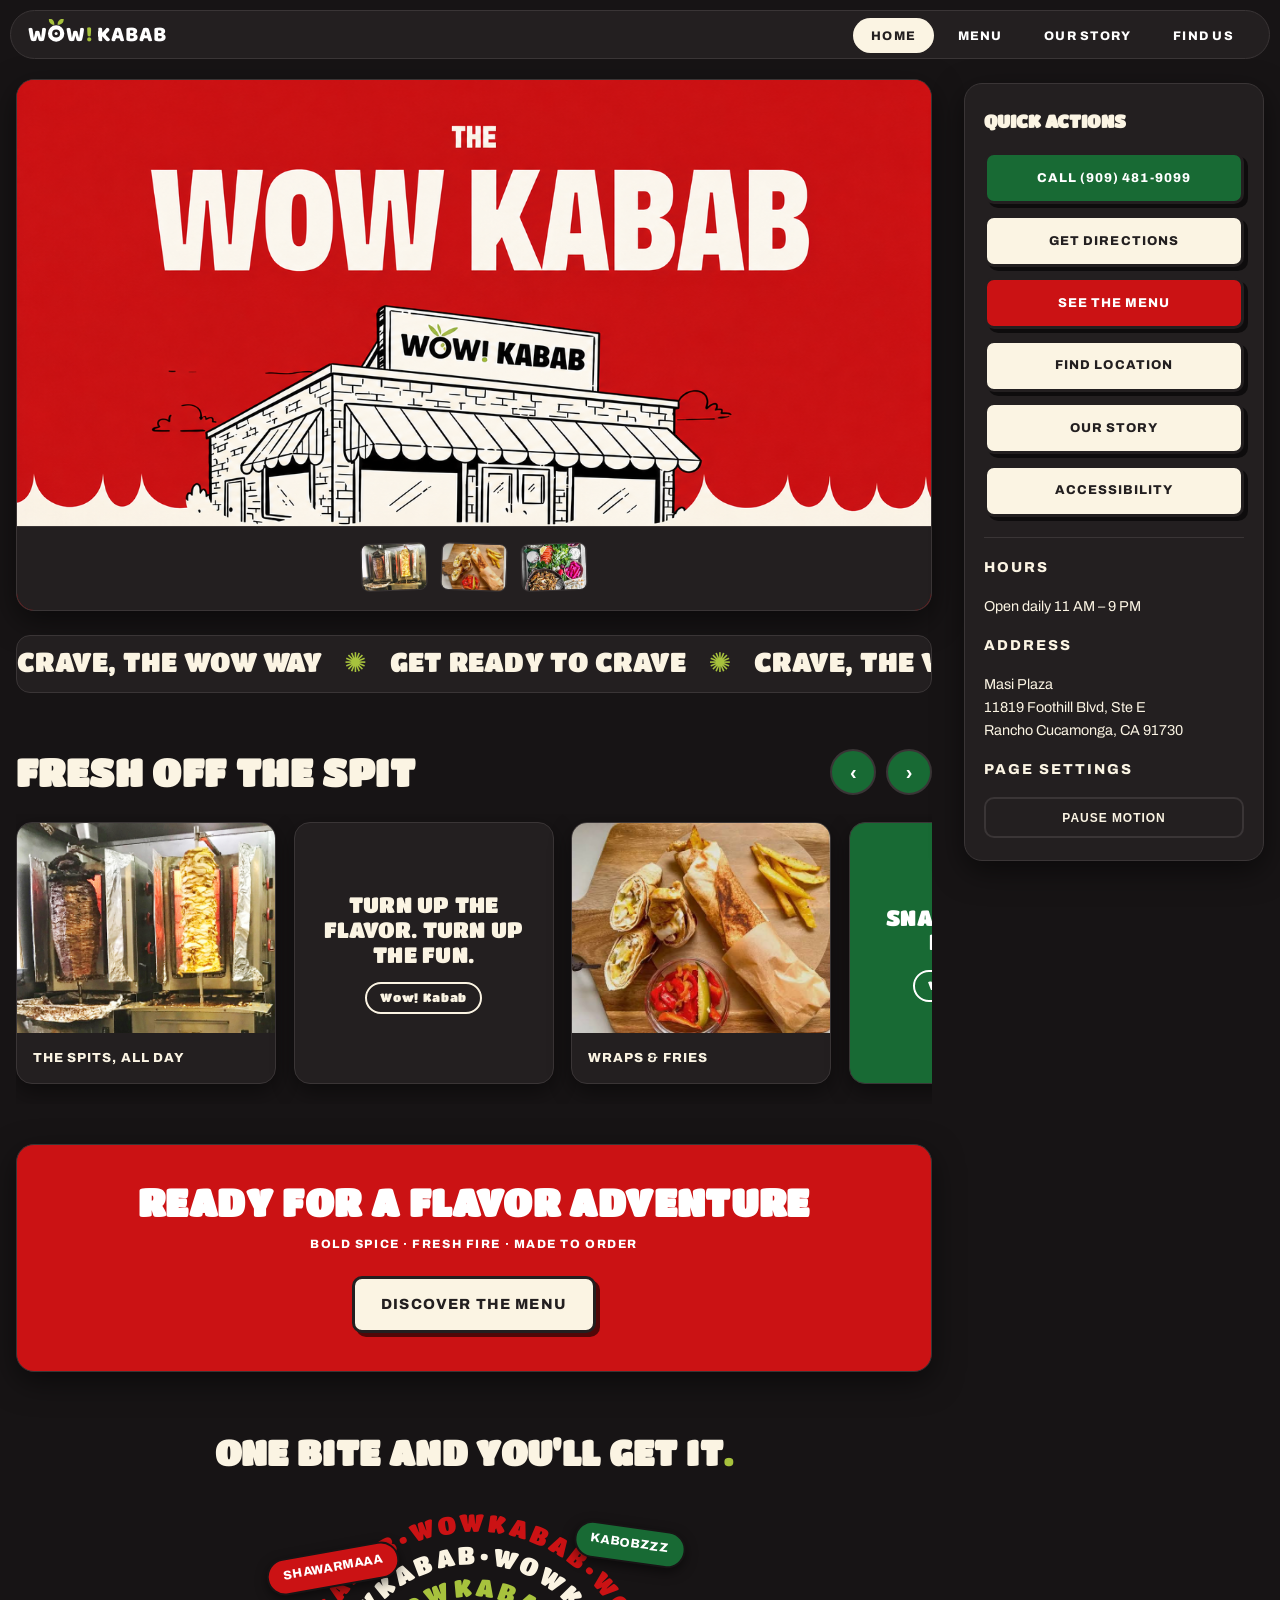
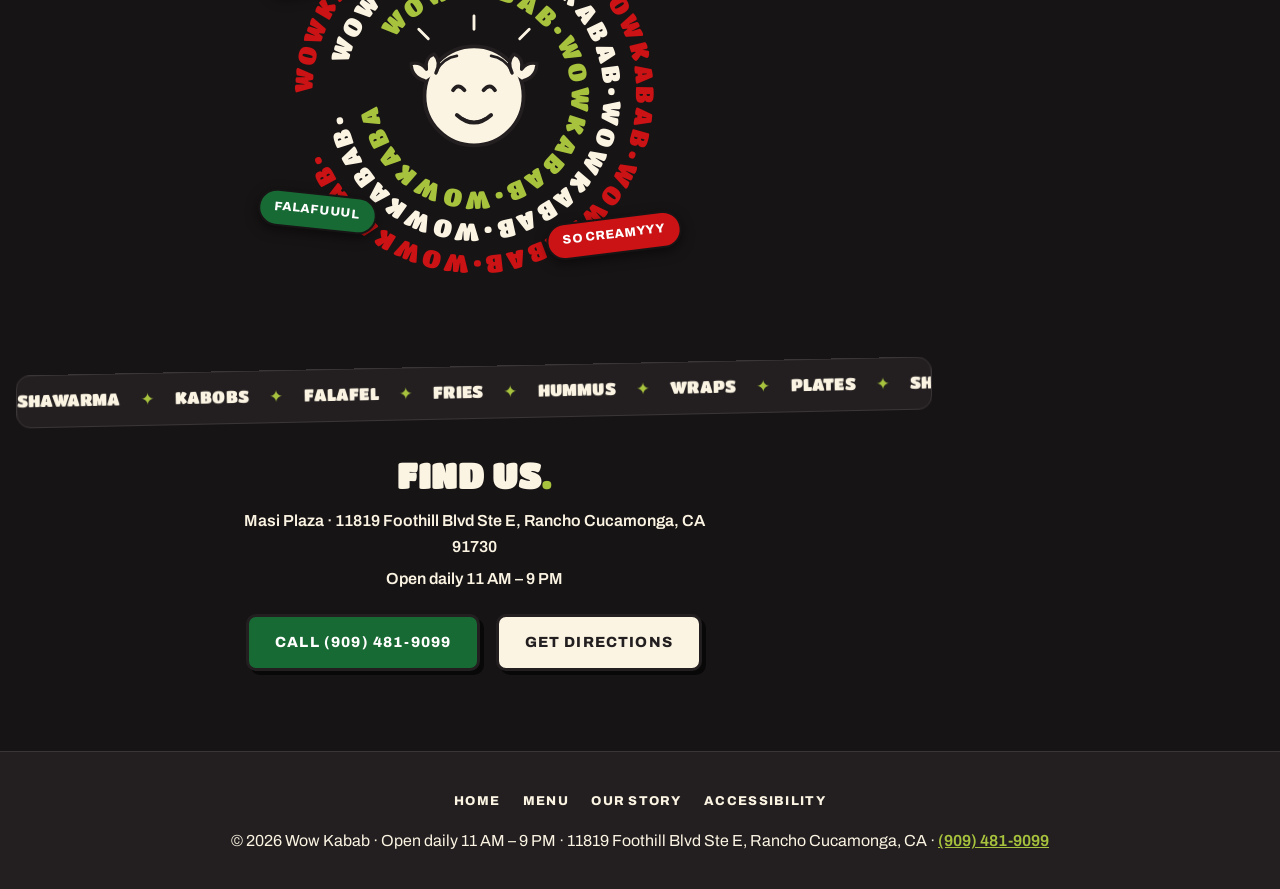
==== commit 12831a62: "v6: dark theme, button-hierarchy rail, photo accent strip, unified nav, real hours + contact All fou" ====
--- a/index.html
+++ b/index.html
@@ -4,33 +4,35 @@
 <meta charset="UTF-8">
 <meta name="viewport" content="width=device-width, initial-scale=1.0">
 <title>Wow Kabab — Shawarma, Kabobs &amp; Falafel in Rancho Cucamonga</title>
-<meta name="description" content="Beef shawarma, kabobs, falafel and Mediterranean fare in Masi Plaza, Rancho Cucamonga. Vegan options and kids' menu. Call (909) 481-9099.">
+<meta name="description" content="Beef shawarma, kabobs, falafel and Mediterranean fare in Masi Plaza, Rancho Cucamonga. Open daily 11 AM – 9 PM. Call (909) 481-9099.">
 <link rel="preconnect" href="https://fonts.googleapis.com">
 <link rel="preconnect" href="https://fonts.gstatic.com" crossorigin>
 <link href="https://fonts.googleapis.com/css2?family=Titan+One&family=Baloo+2:wght@800&family=Archivo:wght@400;600;800&display=swap" rel="stylesheet">
 <style>
 :root{
+  --bg:#171415;          /* sleek near-black page */
+  --card:#231F20;        /* card/nav ink */
+  --line:#3A3536;        /* subtle borders on dark */
   --red:#CB1214;
   --red-deep:#A00E10;
   --green:#186A34;
   --green-deep:#0F4D24;
-  --lime:#A7C23D;
+  --lime:#A7C23D;        /* labels + accents on dark: 7.9:1 */
   --cream:#FBF4E3;
-  --ink:#231F20;
   --white:#FFFFFF;
 }
 *{margin:0;padding:0;box-sizing:border-box}
 html{scroll-behavior:smooth;scroll-padding-top:6rem}
-body{font-family:'Archivo',system-ui,sans-serif;background:var(--cream);color:var(--ink);line-height:1.6;overflow-x:clip}
+body{font-family:'Archivo',system-ui,sans-serif;background:var(--bg);color:var(--cream);line-height:1.6;overflow-x:clip}
 @media (prefers-reduced-motion: reduce){
   html{scroll-behavior:auto}
   *,*::before,*::after{animation:none !important;transition:none !important}
 }
 body.motion-paused *{animation-play-state:paused !important}
 
-:focus-visible{outline:3px solid var(--ink);outline-offset:2px;box-shadow:0 0 0 6px var(--cream), 0 0 0 9px var(--ink);border-radius:4px}
-
-.skip-link{position:absolute;left:-9999px;top:0;z-index:100;background:var(--ink);color:var(--white);padding:.75rem 1.25rem;font-weight:800}
+:focus-visible{outline:3px solid var(--lime);outline-offset:2px;box-shadow:0 0 0 6px var(--bg),0 0 0 9px var(--lime);border-radius:4px}
+
+.skip-link{position:absolute;left:-9999px;top:0;z-index:100;background:var(--cream);color:var(--card);padding:.75rem 1.25rem;font-weight:800}
 .skip-link:focus{left:0}
 .sr-only{position:absolute;width:1px;height:1px;padding:0;margin:-1px;overflow:hidden;clip:rect(0 0 0 0);white-space:nowrap;border:0}
 
@@ -40,8 +42,8 @@
 .site-header{
   position:sticky;top:.6rem;z-index:50;
   max-width:1360px;width:calc(100% - 1.2rem);margin:.6rem auto 0;
-  background:var(--ink);color:var(--white);
-  border-radius:999px;padding:.55rem 1.1rem;
+  background:var(--card);color:var(--white);
+  border:1.5px solid var(--line);border-radius:999px;padding:.55rem 1.1rem;
   display:flex;align-items:center;justify-content:space-between;gap:.75rem;
 }
 .brand{display:flex;align-items:center;text-decoration:none;flex-shrink:1;min-width:0}
@@ -52,136 +54,130 @@
   font-size:.78rem;letter-spacing:.1em;padding:.55rem 1rem;border-radius:999px;border:2px solid transparent;
 }
 .site-nav a:hover{border-color:var(--lime)}
-.site-nav a[aria-current="page"]{background:var(--cream);color:var(--ink)}
+.site-nav a[aria-current="page"]{background:var(--cream);color:var(--card)}
 @media (max-width:560px){
   .site-header{padding:.5rem .8rem;top:.4rem}
   .brand svg{height:22px}
-  .site-nav a{font-size:.65rem;padding:.45rem .65rem;letter-spacing:.05em}
+  .site-nav a{font-size:.62rem;padding:.45rem .6rem;letter-spacing:.04em}
 }
 
 /* ---------- buttons ---------- */
 .btn{
   display:inline-block;font-weight:800;text-transform:uppercase;letter-spacing:.08em;
   font-size:.92rem;padding:.85rem 1.6rem;border-radius:10px;text-decoration:none;cursor:pointer;
-  border:3px solid var(--ink);box-shadow:4px 4px 0 var(--ink);text-align:center;
-}
-.btn:active{transform:translate(2px,2px);box-shadow:2px 2px 0 var(--ink)}
+  border:3px solid var(--card);box-shadow:4px 4px 0 rgba(0,0,0,.6);text-align:center;
+}
+.btn:active{transform:translate(2px,2px);box-shadow:2px 2px 0 rgba(0,0,0,.6)}
 .btn-red{background:var(--red);color:var(--white)}
 .btn-red:hover{background:var(--red-deep)}
 .btn-green{background:var(--green);color:var(--white)}
 .btn-green:hover{background:var(--green-deep)}
-.btn-cream{background:var(--cream);color:var(--ink)}
-
-/* ---------- two-column shell: rail is FIRST in DOM, RIGHT visually ---------- */
-.shell{
-  max-width:1360px;margin:0 auto;padding:0 1rem;
-  display:grid;grid-template-columns:1fr;gap:1.5rem;
-}
+.btn-cream{background:var(--cream);color:var(--card)}
+
+/* ---------- shell: rail first in DOM, right visually ---------- */
+.shell{max-width:1360px;margin:0 auto;padding:0 1rem;display:grid;grid-template-columns:1fr;gap:1.5rem}
 @media (min-width:1000px){
   .shell{grid-template-columns:minmax(0,1fr) 300px;align-items:start;gap:2rem}
   .rail{grid-column:2;grid-row:1}
   .art-col{grid-column:1;grid-row:1}
 }
 
-/* ---------- functional rail ---------- */
+/* ---------- rail: buttons on top, quiet info below ---------- */
 .rail{display:none}
 @media (min-width:1000px){
   .rail{
-    display:block;
-    position:sticky;top:5.2rem;
-    max-height:calc(100vh - 6.2rem);
-    overflow-y:auto;               /* internal scroll at high zoom — nothing gets cut off */
-    background:var(--white);
-    border:3px solid var(--ink);border-radius:18px;
-    box-shadow:5px 5px 0 var(--ink);
+    display:block;position:sticky;top:5.2rem;
+    max-height:calc(100vh - 6.2rem);overflow-y:auto;
+    background:var(--card);border:1.5px solid var(--line);border-radius:18px;
+    box-shadow:0 10px 30px rgba(0,0,0,.5);
     padding:1.4rem 1.2rem;
   }
 }
-.rail h2{font-family:'Titan One',sans-serif;text-transform:uppercase;font-size:1.15rem;margin-bottom:1rem}
-.rail-group{margin-bottom:1.4rem}
-.rail-group h3{font-size:.72rem;font-weight:800;text-transform:uppercase;letter-spacing:.14em;color:var(--red);margin-bottom:.5rem}
-.rail .btn{display:block;width:100%;margin-bottom:.6rem;font-size:.8rem;padding:.75rem 1rem}
-.rail-links{list-style:none}
-.rail-links li{margin-bottom:.35rem}
-.rail-links a{color:var(--ink);font-weight:600;text-decoration:underline;text-underline-offset:3px}
-.rail-links a:hover{color:var(--red)}
-.rail address{font-style:normal;font-size:.9rem}
-.rail .hours-note{font-size:.9rem}
+.rail h2{font-family:'Titan One',sans-serif;text-transform:uppercase;font-size:1.1rem;margin-bottom:1.1rem;color:var(--cream)}
+.rail .btn{display:block;width:100%;margin-bottom:.65rem;font-size:.8rem;padding:.8rem 1rem}
+.rail-info{margin-top:1.3rem;border-top:1.5px solid var(--line);padding-top:1.1rem}
+.rail-label{font-size:.7rem;font-weight:800;text-transform:uppercase;letter-spacing:.14em;color:var(--lime);margin-bottom:.35rem}
+.rail-info p, .rail-info address{font-style:normal;font-size:.9rem;color:var(--cream);margin-bottom:1rem}
 .pause-motion-btn{
-  width:100%;background:var(--ink);color:var(--white);border:3px solid var(--ink);border-radius:10px;
-  font-weight:800;font-size:.78rem;text-transform:uppercase;letter-spacing:.08em;padding:.7rem;cursor:pointer;
-}
+  width:100%;background:transparent;color:var(--cream);border:2px solid var(--line);border-radius:10px;
+  font-weight:800;font-size:.75rem;text-transform:uppercase;letter-spacing:.08em;padding:.7rem;cursor:pointer;
+}
+.pause-motion-btn:hover{border-color:var(--lime)}
 
 /* ---------- art column ---------- */
 .art-col{min-width:0}
-.hero{background:var(--red);border-radius:18px;border:3px solid var(--ink);box-shadow:5px 5px 0 var(--ink);overflow:hidden;margin-top:1.25rem}
+.hero{background:var(--red);border-radius:18px;border:1.5px solid var(--line);box-shadow:0 10px 30px rgba(0,0,0,.5);overflow:hidden;margin-top:1.25rem}
 .hero img{display:block;width:100%;height:auto}
-.hero-cta{background:var(--cream);display:flex;gap:1rem;justify-content:center;flex-wrap:wrap;padding:1rem 1rem 1.2rem;border-top:3px solid var(--ink)}
-
-.ticker{overflow:hidden;white-space:nowrap;padding:.8rem 0;border:3px solid var(--ink);border-radius:14px;background:var(--white);margin:1.5rem 0}
+/* photo accent strip — identical box to the old CTA band: same padding, 48px content height */
+.hero-gallery{
+  background:var(--card);display:flex;gap:.9rem;justify-content:center;align-items:center;
+  padding:1rem 1rem 1.2rem;border-top:1.5px solid var(--line);
+  overflow-x:auto;
+}
+.hero-gallery img{
+  height:48px;width:66px;object-fit:cover;flex:0 0 auto;
+  border:1.5px solid var(--line);border-radius:8px;
+}
+.hero-gallery img:nth-child(odd){transform:rotate(-2deg)}
+.hero-gallery img:nth-child(even){transform:rotate(2deg)}
+
+.ticker{overflow:hidden;white-space:nowrap;padding:.8rem 0;border:1.5px solid var(--line);border-radius:14px;background:var(--card);margin:1.5rem 0}
 .ticker-track{display:inline-block;animation:tickerScroll 26s linear infinite}
 .ticker:hover .ticker-track{animation-play-state:paused}
 @keyframes tickerScroll{0%{transform:translateX(0)}100%{transform:translateX(-50%)}}
-.ticker .chunk{font-size:clamp(1rem,2.6vw,1.7rem);color:var(--ink)}
-.ticker .sep{color:var(--green);margin:0 1rem}
-.ticker-ink{background:var(--ink)}
-.ticker-ink .chunk{color:var(--cream)}
-.ticker-ink .sep{color:var(--lime)}
-.ticker-ink.tilt{transform:rotate(-1.2deg)}
-
-/* flavor banner */
+.ticker .chunk{font-size:clamp(1rem,2.6vw,1.7rem);color:var(--cream)}
+.ticker .sep{color:var(--lime);margin:0 1rem}
+.ticker.tilt{transform:rotate(-1.2deg)}
+
 .flavor{
   background:var(--red);color:var(--white);text-align:center;
-  border:3px solid var(--ink);border-radius:18px;box-shadow:5px 5px 0 var(--ink);
+  border:1.5px solid var(--line);border-radius:18px;box-shadow:0 10px 30px rgba(0,0,0,.5);
   padding:2.4rem 1.4rem;margin:2rem 0;
 }
 .flavor h2{font-size:clamp(1.6rem,4vw,2.4rem);color:var(--white)}
 .flavor p{font-weight:800;text-transform:uppercase;letter-spacing:.13em;font-size:.75rem;margin:.9rem 0 1.4rem}
 
-/* slider */
 .slider-sec{padding:2rem 0 .5rem}
 .slider-head{display:flex;align-items:center;justify-content:space-between;gap:1rem;margin-bottom:1.2rem;flex-wrap:wrap}
-.slider-head h2{font-size:clamp(1.6rem,4vw,2.4rem)}
+.slider-head h2{font-size:clamp(1.6rem,4vw,2.4rem);color:var(--cream)}
 .slider-btns{display:flex;gap:.6rem}
 .slider-btns button{
-  width:46px;height:46px;border-radius:999px;border:3px solid var(--ink);
+  width:46px;height:46px;border-radius:999px;border:2px solid var(--line);
   background:var(--green);color:var(--white);font-size:1.25rem;font-weight:800;cursor:pointer;
-  box-shadow:3px 3px 0 var(--ink);
-}
-.slider-btns button:hover{background:var(--green-deep)}
-.slider-btns button:active{transform:translate(2px,2px);box-shadow:1px 1px 0 var(--ink)}
+}
+.slider-btns button:hover{background:var(--green-deep);border-color:var(--lime)}
 .slider{display:flex;gap:1.1rem;overflow-x:auto;scroll-snap-type:x mandatory;padding:.5rem .25rem 1.25rem}
 .slider::-webkit-scrollbar{height:10px}
-.slider::-webkit-scrollbar-thumb{background:var(--ink);border-radius:99px}
+.slider::-webkit-scrollbar-thumb{background:var(--line);border-radius:99px}
 .slide{
   flex:0 0 min(260px,80vw);scroll-snap-align:start;
-  border:3px solid var(--ink);border-radius:16px;overflow:hidden;box-shadow:5px 5px 0 var(--ink);background:var(--white);
+  border:1.5px solid var(--line);border-radius:16px;overflow:hidden;
+  box-shadow:0 8px 22px rgba(0,0,0,.45);background:var(--card);
 }
 .slide img{width:100%;height:210px;object-fit:cover;display:block}
-.slide .cap{padding:.85rem 1rem;font-weight:800;text-transform:uppercase;letter-spacing:.08em;font-size:.82rem}
+.slide .cap{padding:.85rem 1rem;font-weight:800;text-transform:uppercase;letter-spacing:.08em;font-size:.82rem;color:var(--cream)}
 .slide-text{display:flex;flex-direction:column;justify-content:center;align-items:center;text-align:center;padding:1.4rem;min-height:262px}
 .slide-text .chunk{font-size:1.4rem;line-height:1.1}
 .slide-text .chip{margin-top:1rem;font-family:'Titan One',sans-serif;font-size:.72rem;letter-spacing:.06em;padding:.3rem .8rem;border-radius:999px;border:2px solid currentColor}
-.slide-ink{background:var(--ink);color:var(--cream)}
+.slide-ink{background:var(--card);color:var(--cream)}
 .slide-red{background:var(--red);color:var(--white)}
 .slide-green{background:var(--green);color:var(--white)}
 
-/* circle art */
 .circle-sec{padding:2rem 0 3rem;text-align:center}
+.circle-sec h2{color:var(--cream)}
 .circle-wrap{position:relative;width:min(400px,90vw);margin:1.5rem auto 0}
 .circle-wrap svg{width:100%;height:auto;display:block}
 .stickers{position:absolute;inset:0;pointer-events:none}
 .sticker{
   position:absolute;font-weight:800;text-transform:uppercase;letter-spacing:.06em;font-size:.78rem;
-  padding:.4rem .9rem;border-radius:999px;border:2.5px solid var(--ink);box-shadow:3px 3px 0 var(--ink);
+  padding:.4rem .9rem;border-radius:999px;border:2px solid var(--bg);box-shadow:0 4px 12px rgba(0,0,0,.5);
 }
 .sticker-red{background:var(--red);color:var(--white)}
 .sticker-green{background:var(--green);color:var(--white)}
 
-/* visit */
 .visit{text-align:center;padding:1rem 0 3rem}
-.visit h2{font-size:clamp(1.6rem,4vw,2.2rem);margin-bottom:1rem}
-.visit p{max-width:52ch;margin:0 auto .4rem;font-weight:600}
+.visit h2{font-size:clamp(1.6rem,4vw,2.2rem);margin-bottom:1rem;color:var(--cream)}
+.visit p{max-width:52ch;margin:0 auto .4rem;font-weight:600;color:var(--cream)}
 .visit .cta-row{display:flex;gap:1rem;justify-content:center;flex-wrap:wrap;margin-top:1.4rem}
 
 /* ---------- mobile quick actions ---------- */
@@ -189,26 +185,27 @@
   display:flex;align-items:center;gap:.5rem;
   position:fixed;bottom:1rem;right:1rem;z-index:60;
   background:var(--green);color:var(--white);
-  border:3px solid var(--ink);border-radius:999px;box-shadow:4px 4px 0 var(--ink);
+  border:2px solid var(--lime);border-radius:999px;box-shadow:0 6px 18px rgba(0,0,0,.55);
   font-weight:800;font-size:.8rem;text-transform:uppercase;letter-spacing:.08em;
   padding:.75rem 1.1rem;cursor:pointer;font-family:'Archivo',sans-serif;
 }
 @media (min-width:1000px){.qa-fab{display:none}}
 dialog.qa-dialog{
-  border:3px solid var(--ink);border-radius:18px;box-shadow:6px 6px 0 var(--ink);
-  padding:1.4rem;width:min(420px,92vw);
-  margin:auto;
-}
-dialog.qa-dialog::backdrop{background:rgba(35,31,32,.55)}
+  background:var(--card);color:var(--cream);
+  border:1.5px solid var(--line);border-radius:18px;box-shadow:0 16px 44px rgba(0,0,0,.6);
+  padding:1.4rem;width:min(420px,92vw);margin:auto;
+}
+dialog.qa-dialog::backdrop{background:rgba(0,0,0,.65)}
 .qa-head{display:flex;justify-content:space-between;align-items:center;margin-bottom:1rem}
-.qa-head h2{font-family:'Titan One',sans-serif;text-transform:uppercase;font-size:1.15rem}
+.qa-head h2{font-family:'Titan One',sans-serif;text-transform:uppercase;font-size:1.1rem;color:var(--cream)}
 .qa-close{
-  background:var(--red);color:var(--white);border:3px solid var(--ink);border-radius:999px;
+  background:var(--red);color:var(--white);border:2px solid var(--line);border-radius:999px;
   width:42px;height:42px;font-size:1.1rem;font-weight:800;cursor:pointer;
 }
+.qa-dialog .btn{display:block;width:100%;margin-bottom:.65rem;font-size:.8rem;padding:.8rem 1rem}
 
 /* footer */
-.site-footer{background:var(--ink);color:var(--cream);text-align:center;padding:2.2rem 1rem;margin-top:2rem}
+.site-footer{background:var(--card);border-top:1.5px solid var(--line);color:var(--cream);text-align:center;padding:2.2rem 1rem;margin-top:2rem}
 .site-footer a{color:var(--lime);font-weight:600}
 .site-footer nav ul{list-style:none;display:flex;gap:1.4rem;justify-content:center;margin-bottom:1rem;flex-wrap:wrap}
 .site-footer nav a{color:var(--cream);font-weight:800;text-transform:uppercase;font-size:.8rem;letter-spacing:.1em;text-decoration:none}
@@ -217,7 +214,7 @@
 @media (max-width:600px){
   .shell{padding:0 1rem}
   .slide{flex:0 0 84vw}
-  .sticker{font-size:.62rem;padding:.3rem .6rem;box-shadow:2px 2px 0 var(--ink)}
+  .sticker{font-size:.62rem;padding:.3rem .6rem}
   .stickers .sticker:nth-child(1){left:0}
   .stickers .sticker:nth-child(2){right:0}
   .stickers .sticker:nth-child(3){left:0}
@@ -250,6 +247,7 @@
       <li><a href="index.html" aria-current="page">Home</a></li>
       <li><a href="menu.html">Menu</a></li>
       <li><a href="story.html">Our Story</a></li>
+      <li><a href="index.html#visit">Find Us</a></li>
     </ul>
   </nav>
 </header>
@@ -259,38 +257,23 @@
 
   <div class="shell">
 
-    <!-- FUNCTIONAL RAIL — first in code on purpose: keyboard and screen reader
-         users reach every action immediately. Visually placed right via CSS grid. -->
+    <!-- FUNCTIONAL RAIL — first in DOM on purpose (keyboard/screen reader priority) -->
     <aside class="rail" aria-label="Quick actions">
       <h2>Quick actions</h2>
 
-      <div class="rail-group">
-        <h3>Order &amp; visit</h3>
-        <a class="btn btn-green" href="tel:+19094819099">Call (909) 481-9099</a>
-        <a class="btn btn-cream" href="https://maps.google.com/?q=11819+Foothill+Blvd+Ste+E+Rancho+Cucamonga+CA+91730">Get directions</a>
-      </div>
-
-      <div class="rail-group">
-        <h3>Hours</h3>
-        <p class="hours-note">Call for today's hours.</p>
-      </div>
-
-      <div class="rail-group">
-        <h3>Address</h3>
+      <a class="btn btn-green" href="tel:+19094819099">Call (909) 481-9099</a>
+      <a class="btn btn-cream" href="https://maps.google.com/?q=11819+Foothill+Blvd+Ste+E+Rancho+Cucamonga+CA+91730">Get directions</a>
+      <a class="btn btn-red" href="menu.html">See the menu</a>
+      <a class="btn btn-cream" href="#visit">Find location</a>
+      <a class="btn btn-cream" href="story.html">Our story</a>
+      <a class="btn btn-cream" href="accessibility.html">Accessibility</a>
+
+      <div class="rail-info">
+        <p class="rail-label">Hours</p>
+        <p>Open daily 11 AM – 9 PM</p>
+        <p class="rail-label">Address</p>
         <address>Masi Plaza<br>11819 Foothill Blvd, Ste E<br>Rancho Cucamonga, CA 91730</address>
-      </div>
-
-      <div class="rail-group">
-        <h3>Explore</h3>
-        <ul class="rail-links">
-          <li><a href="menu.html">Full menu</a></li>
-          <li><a href="story.html">Our story</a></li>
-          <li><a href="accessibility.html">Accessibility statement</a></li>
-        </ul>
-      </div>
-
-      <div class="rail-group">
-        <h3>Page settings</h3>
+        <p class="rail-label">Page settings</p>
         <button type="button" class="pause-motion-btn" aria-pressed="false" onclick="toggleMotion()">Pause motion</button>
       </div>
     </aside>
@@ -300,9 +283,11 @@
 
       <section class="hero" aria-label="Welcome">
         <img src="images/hero.png" alt="The Wow Kabab. Hand-drawn storefront of the Wow Kabab restaurant with striped awnings and the olive-leaf logo on its sign.">
-        <div class="hero-cta">
-          <a class="btn btn-red" href="menu.html">See the menu</a>
-          <a class="btn btn-cream" href="#visit">Find location</a>
+        <!-- photo accent strip — same photos appear with full descriptions in the slider below -->
+        <div class="hero-gallery" aria-hidden="true">
+          <img src="images/kabab_1.jpg" alt="">
+          <img src="images/kabab_2.jpg" alt="">
+          <img src="images/kabab_3.jpg" alt="">
         </div>
       </section>
 
@@ -355,7 +340,7 @@
       </section>
 
       <section class="circle-sec" aria-labelledby="circle-heading">
-        <h2 id="circle-heading" class="chunk" style="font-size:clamp(1.6rem,4vw,2.2rem)">One bite and you'll get it<span style="color:var(--green)">.</span></h2>
+        <h2 id="circle-heading" class="chunk" style="font-size:clamp(1.6rem,4vw,2.2rem)">One bite and you'll get it<span style="color:var(--lime)">.</span></h2>
         <div class="circle-wrap" role="img" aria-label="The words Wow Kabab spiraling around a delighted cartoon face, surrounded by stickers reading Shawarmaaa, Kabobzzz, Falafuuul and So creamyyy.">
           <svg viewBox="0 0 420 420" aria-hidden="true" focusable="false">
             <defs>
@@ -365,8 +350,8 @@
             </defs>
             <g font-family="'Titan One',sans-serif" font-size="26" letter-spacing="3">
               <text fill="#CB1214"><textPath href="#c1">WOWKABAB•WOWKABAB•WOWKABAB•WOWKABAB•WOWKABAB•</textPath></text>
-              <text fill="#231F20"><textPath href="#c2" startOffset="30">WOWKABAB•WOWKABAB•WOWKABAB•WOWKABAB•</textPath></text>
-              <text fill="#186A34"><textPath href="#c3" startOffset="60">WOWKABAB•WOWKABAB•WOWKABAB•</textPath></text>
+              <text fill="#FBF4E3"><textPath href="#c2" startOffset="30">WOWKABAB•WOWKABAB•WOWKABAB•WOWKABAB•</textPath></text>
+              <text fill="#A7C23D"><textPath href="#c3" startOffset="60">WOWKABAB•WOWKABAB•WOWKABAB•</textPath></text>
             </g>
             <g fill="none" stroke="#231F20" stroke-width="4" stroke-linecap="round" stroke-linejoin="round">
               <circle cx="210" cy="212" r="52" fill="#FBF4E3"/>
@@ -376,7 +361,7 @@
               <path d="M198 236q12 8 24 0" stroke-width="3"/>
               <path d="M158 196q-14-4-14-18q10-2 16 6q-2-12 8-16q8 8 2 20" fill="#FBF4E3" stroke-width="3.5"/>
               <path d="M262 196q14-4 14-18q-10-2-16 6q2-12-8-16q-8 8-2 20" fill="#FBF4E3" stroke-width="3.5"/>
-              <path d="M162 152l-10-10M258 152l10-10M210 142v-14" stroke-width="3"/>
+              <path d="M162 152l-10-10M258 152l10-10M210 142v-14" stroke="#FBF4E3" stroke-width="3"/>
             </g>
           </svg>
           <div class="stickers" aria-hidden="true">
@@ -388,16 +373,16 @@
         </div>
       </section>
 
-      <div class="ticker ticker-ink tilt" aria-hidden="true">
+      <div class="ticker tilt" aria-hidden="true">
         <div class="ticker-track">
           <span class="chunk" style="font-size:1.05rem">Shawarma <span class="sep">✦</span> Kabobs <span class="sep">✦</span> Falafel <span class="sep">✦</span> Fries <span class="sep">✦</span> Hummus <span class="sep">✦</span> Wraps <span class="sep">✦</span> Plates <span class="sep">✦</span> Shawarma <span class="sep">✦</span> Kabobs <span class="sep">✦</span> Falafel <span class="sep">✦</span> Fries <span class="sep">✦</span> Hummus <span class="sep">✦</span> Wraps <span class="sep">✦</span> Plates <span class="sep">✦</span> </span>
         </div>
       </div>
 
       <section class="visit" id="visit" aria-labelledby="visit-heading">
-        <h2 id="visit-heading" class="chunk">Find us<span style="color:var(--green)">.</span></h2>
+        <h2 id="visit-heading" class="chunk">Find us<span style="color:var(--lime)">.</span></h2>
         <p>Masi Plaza · 11819 Foothill Blvd Ste E, Rancho Cucamonga, CA 91730</p>
-        <p>Call for today's hours.</p>
+        <p>Open daily 11 AM – 9 PM</p>
         <div class="cta-row">
           <a class="btn btn-green" href="tel:+19094819099">Call (909) 481-9099</a>
           <a class="btn btn-cream" href="https://maps.google.com/?q=11819+Foothill+Blvd+Ste+E+Rancho+Cucamonga+CA+91730">Get directions</a>
@@ -408,7 +393,6 @@
   </div>
 </main>
 
-<!-- Mobile quick actions: real button + native dialog (Esc closes, focus handled by the browser) -->
 <button type="button" class="qa-fab" onclick="document.getElementById('qa').showModal()">
   <svg width="18" height="18" viewBox="0 0 18 18" aria-hidden="true" focusable="false"><g stroke="currentColor" stroke-width="2.4" stroke-linecap="round"><line x1="3" y1="4.5" x2="15" y2="4.5"/><line x1="3" y1="9" x2="15" y2="9"/><line x1="3" y1="13.5" x2="15" y2="13.5"/></g></svg>
   Quick actions
@@ -419,26 +403,18 @@
     <h2 id="qa-title">Quick actions</h2>
     <button type="button" class="qa-close" onclick="document.getElementById('qa').close()" aria-label="Close quick actions">✕</button>
   </div>
-  <div class="rail-group">
-    <h3 style="font-size:.72rem;font-weight:800;text-transform:uppercase;letter-spacing:.14em;color:var(--red);margin-bottom:.5rem">Order &amp; visit</h3>
-    <a class="btn btn-green" style="display:block;margin-bottom:.6rem;font-size:.8rem;padding:.75rem 1rem" href="tel:+19094819099">Call (909) 481-9099</a>
-    <a class="btn btn-cream" style="display:block;margin-bottom:.6rem;font-size:.8rem;padding:.75rem 1rem" href="https://maps.google.com/?q=11819+Foothill+Blvd+Ste+E+Rancho+Cucamonga+CA+91730">Get directions</a>
-  </div>
-  <div class="rail-group">
-    <h3 style="font-size:.72rem;font-weight:800;text-transform:uppercase;letter-spacing:.14em;color:var(--red);margin-bottom:.5rem">Hours &amp; address</h3>
-    <p style="font-size:.9rem">Call for today's hours.</p>
-    <address style="font-style:normal;font-size:.9rem">Masi Plaza, 11819 Foothill Blvd Ste E, Rancho Cucamonga, CA 91730</address>
-  </div>
-  <div class="rail-group">
-    <h3 style="font-size:.72rem;font-weight:800;text-transform:uppercase;letter-spacing:.14em;color:var(--red);margin-bottom:.5rem">Explore</h3>
-    <ul class="rail-links">
-      <li><a href="menu.html">Full menu</a></li>
-      <li><a href="story.html">Our story</a></li>
-      <li><a href="accessibility.html">Accessibility statement</a></li>
-    </ul>
-  </div>
-  <div class="rail-group" style="margin-bottom:0">
-    <h3 style="font-size:.72rem;font-weight:800;text-transform:uppercase;letter-spacing:.14em;color:var(--red);margin-bottom:.5rem">Page settings</h3>
+  <a class="btn btn-green" href="tel:+19094819099">Call (909) 481-9099</a>
+  <a class="btn btn-cream" href="https://maps.google.com/?q=11819+Foothill+Blvd+Ste+E+Rancho+Cucamonga+CA+91730">Get directions</a>
+  <a class="btn btn-red" href="menu.html">See the menu</a>
+  <a class="btn btn-cream" href="#visit" onclick="document.getElementById('qa').close()">Find location</a>
+  <a class="btn btn-cream" href="story.html">Our story</a>
+  <a class="btn btn-cream" href="accessibility.html">Accessibility</a>
+  <div class="rail-info" style="margin-top:1.1rem;border-top:1.5px solid var(--line);padding-top:1rem">
+    <p class="rail-label">Hours</p>
+    <p style="font-size:.9rem;margin-bottom:1rem">Open daily 11 AM – 9 PM</p>
+    <p class="rail-label">Address</p>
+    <address style="font-style:normal;font-size:.9rem;margin-bottom:1rem">Masi Plaza, 11819 Foothill Blvd Ste E, Rancho Cucamonga, CA 91730</address>
+    <p class="rail-label">Page settings</p>
     <button type="button" class="pause-motion-btn" aria-pressed="false" onclick="toggleMotion()">Pause motion</button>
   </div>
 </dialog>
@@ -452,7 +428,7 @@
       <li><a href="accessibility.html">Accessibility</a></li>
     </ul>
   </nav>
-  <p>© 2026 Wow Kabab · 11819 Foothill Blvd Ste E, Rancho Cucamonga, CA · <a href="tel:+19094819099">(909) 481-9099</a></p>
+  <p>© 2026 Wow Kabab · Open daily 11 AM – 9 PM · 11819 Foothill Blvd Ste E, Rancho Cucamonga, CA · <a href="tel:+19094819099">(909) 481-9099</a></p>
 </footer>
 
 <script>
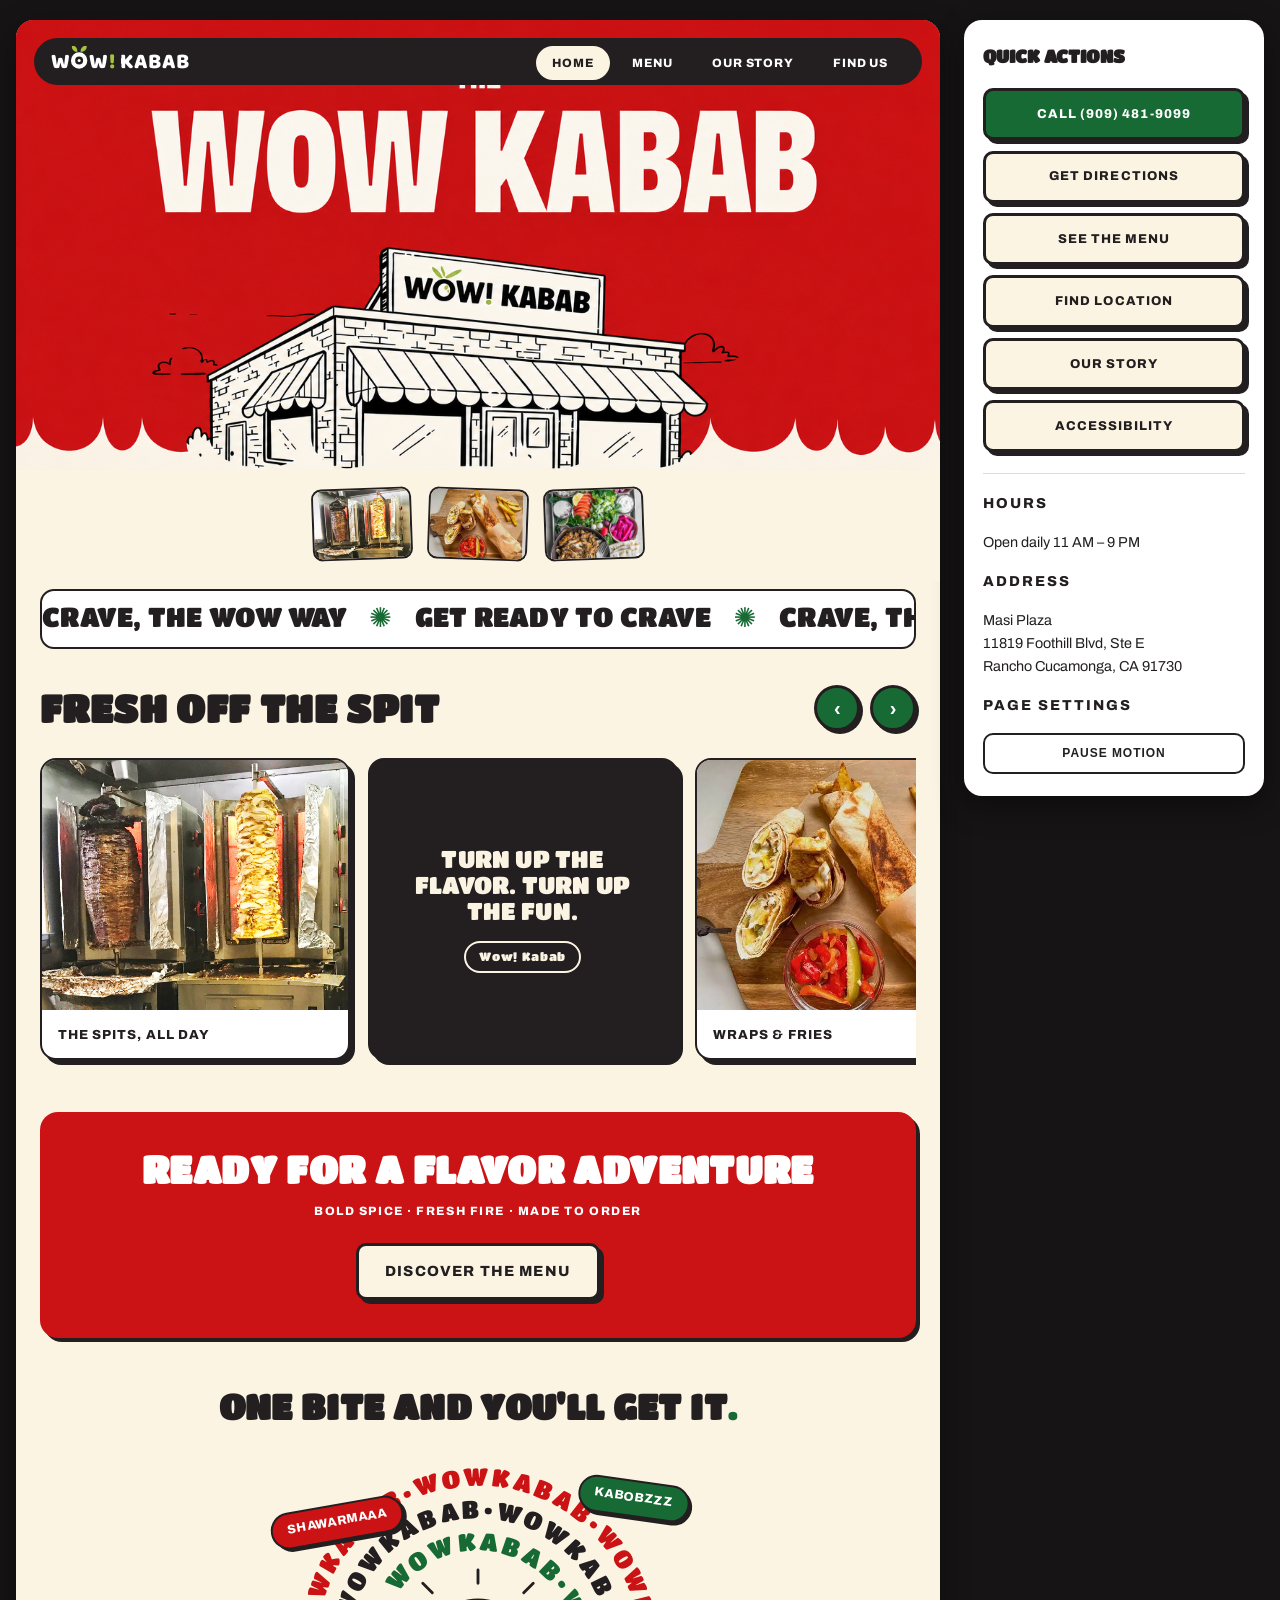
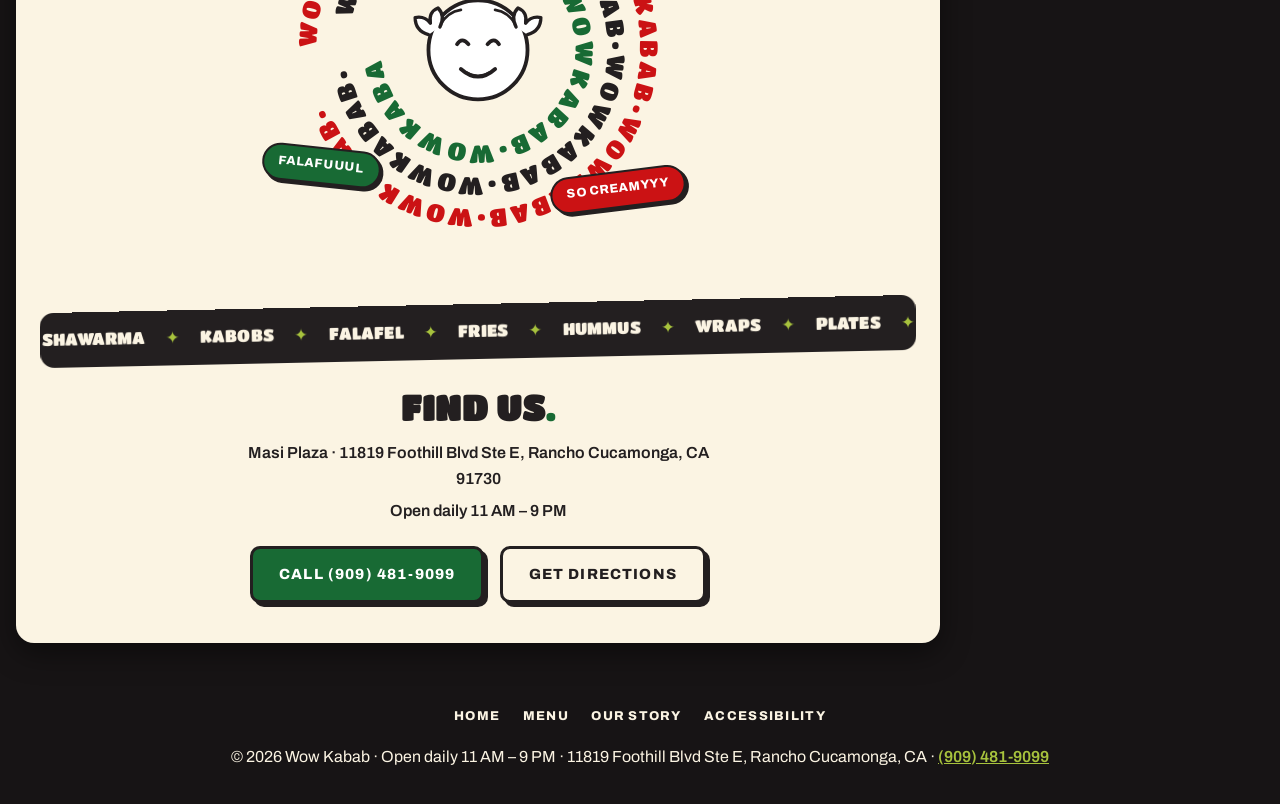
==== commit 3aa088d2: "v7 homepage: cream panels on black, contained nav, wider art column index.html only — menu.html, sto" ====
--- a/index.html
+++ b/index.html
@@ -10,216 +10,234 @@
 <link href="https://fonts.googleapis.com/css2?family=Titan+One&family=Baloo+2:wght@800&family=Archivo:wght@400;600;800&display=swap" rel="stylesheet">
 <style>
 :root{
-  --bg:#171415;          /* sleek near-black page */
-  --card:#231F20;        /* card/nav ink */
-  --line:#3A3536;        /* subtle borders on dark */
+  --bg:#171415;          /* black page frame */
+  --panel:#FBF4E3;       /* cream column panels */
+  --ink:#231F20;
+  --line-dark:#3A3536;
+  --line-light:#E4DCC9;
   --red:#CB1214;
   --red-deep:#A00E10;
   --green:#186A34;
   --green-deep:#0F4D24;
-  --lime:#A7C23D;        /* labels + accents on dark: 7.9:1 */
-  --cream:#FBF4E3;
+  --lime:#A7C23D;        /* dark surfaces only */
   --white:#FFFFFF;
 }
 *{margin:0;padding:0;box-sizing:border-box}
-html{scroll-behavior:smooth;scroll-padding-top:6rem}
-body{font-family:'Archivo',system-ui,sans-serif;background:var(--bg);color:var(--cream);line-height:1.6;overflow-x:clip}
+html{scroll-behavior:smooth;scroll-padding-top:2rem}
+body{font-family:'Archivo',system-ui,sans-serif;background:var(--bg);color:var(--ink);line-height:1.6;overflow-x:clip}
 @media (prefers-reduced-motion: reduce){
   html{scroll-behavior:auto}
   *,*::before,*::after{animation:none !important;transition:none !important}
 }
 body.motion-paused *{animation-play-state:paused !important}
 
-:focus-visible{outline:3px solid var(--lime);outline-offset:2px;box-shadow:0 0 0 6px var(--bg),0 0 0 9px var(--lime);border-radius:4px}
-
-.skip-link{position:absolute;left:-9999px;top:0;z-index:100;background:var(--cream);color:var(--card);padding:.75rem 1.25rem;font-weight:800}
+/* dual-ring focus: ink ring shows on cream, lime halo shows on black */
+:focus-visible{outline:3px solid var(--ink);outline-offset:2px;box-shadow:0 0 0 6px var(--lime);border-radius:4px}
+
+.skip-link{position:absolute;left:-9999px;top:0;z-index:100;background:var(--panel);color:var(--ink);padding:.75rem 1.25rem;font-weight:800}
 .skip-link:focus{left:0}
 .sr-only{position:absolute;width:1px;height:1px;padding:0;margin:-1px;overflow:hidden;clip:rect(0 0 0 0);white-space:nowrap;border:0}
 
 .chunk{font-family:'Titan One',system-ui,sans-serif;text-transform:uppercase;line-height:.95;letter-spacing:.01em}
 
-/* ---------- header ---------- */
+/* ---------- buttons ---------- */
+.btn{
+  display:inline-block;font-weight:800;text-transform:uppercase;letter-spacing:.08em;
+  font-size:.92rem;padding:.85rem 1.6rem;border-radius:10px;text-decoration:none;cursor:pointer;
+  border:3px solid var(--ink);box-shadow:4px 4px 0 var(--ink);text-align:center;
+}
+.btn:active{transform:translate(2px,2px);box-shadow:2px 2px 0 var(--ink)}
+.btn-red{background:var(--red);color:var(--white)}
+.btn-red:hover{background:var(--red-deep)}
+.btn-green{background:var(--green);color:var(--white)}
+.btn-green:hover{background:var(--green-deep)}
+.btn-cream{background:var(--panel);color:var(--ink)}
+.btn-cream:hover{background:var(--white)}
+
+/* ---------- shell: rail first in DOM, right visually; art column widened ---------- */
+.shell{max-width:1560px;margin:0 auto;padding:1rem 1rem 0;display:grid;grid-template-columns:1fr;gap:1.25rem}
+@media (min-width:1000px){
+  .shell{grid-template-columns:minmax(0,1fr) 300px;align-items:start;gap:1.5rem;padding-top:1.25rem}
+  .rail{grid-column:2;grid-row:1}
+  .art-col{grid-column:1;grid-row:1}
+}
+
+/* ---------- WHITE functional rail ---------- */
+.rail{display:none}
+@media (min-width:1000px){
+  .rail{
+    display:block;position:sticky;top:1.25rem;
+    max-height:calc(100vh - 2.5rem);overflow-y:auto;
+    background:var(--white);color:var(--ink);
+    border-radius:18px;padding:1.4rem 1.2rem;
+    box-shadow:0 10px 30px rgba(0,0,0,.45);
+  }
+}
+.rail h2{font-family:'Titan One',sans-serif;text-transform:uppercase;font-size:1.1rem;margin-bottom:1.1rem;color:var(--ink)}
+.rail .btn{display:block;width:100%;margin-bottom:.65rem;font-size:.8rem;padding:.8rem 1rem}
+.rail-info{margin-top:1.3rem;border-top:1.5px solid var(--line-light);padding-top:1.1rem}
+.rail-label{font-size:.7rem;font-weight:800;text-transform:uppercase;letter-spacing:.14em;color:var(--red);margin-bottom:.35rem}
+.rail-info p, .rail-info address{font-style:normal;font-size:.9rem;color:var(--ink);margin-bottom:1rem}
+.pause-motion-btn{
+  width:100%;background:var(--white);color:var(--ink);border:2px solid var(--ink);border-radius:10px;
+  font-weight:800;font-size:.75rem;text-transform:uppercase;letter-spacing:.08em;padding:.7rem;cursor:pointer;
+}
+.pause-motion-btn:hover{background:var(--panel)}
+
+/* ---------- WHITE art column panel ---------- */
+.art-col{min-width:0;background:var(--panel);border-radius:18px;overflow:hidden;box-shadow:0 10px 30px rgba(0,0,0,.45);padding-bottom:1.5rem}
+
+/* nav pill contained inside the mural */
+.hero{background:var(--red);position:relative}
+.hero > img{display:block;width:100%;height:auto}
 .site-header{
-  position:sticky;top:.6rem;z-index:50;
-  max-width:1360px;width:calc(100% - 1.2rem);margin:.6rem auto 0;
-  background:var(--card);color:var(--white);
-  border:1.5px solid var(--line);border-radius:999px;padding:.55rem 1.1rem;
+  background:var(--ink);color:var(--white);
+  border-radius:999px;padding:.55rem 1.1rem;
   display:flex;align-items:center;justify-content:space-between;gap:.75rem;
+}
+@media (min-width:1000px){
+  .site-header{position:absolute;top:1.1rem;left:1.1rem;right:1.1rem;z-index:5}
+}
+@media (max-width:999px){
+  .site-header{margin:.9rem .9rem 0;position:relative;z-index:5}
+  .hero{padding-top:.1rem}
 }
 .brand{display:flex;align-items:center;text-decoration:none;flex-shrink:1;min-width:0}
 .brand svg{height:30px;width:auto;display:block}
 .site-nav ul{list-style:none;display:flex;gap:.35rem;flex-wrap:wrap}
 .site-nav a{
   color:var(--white);text-decoration:none;font-weight:800;text-transform:uppercase;
-  font-size:.78rem;letter-spacing:.1em;padding:.55rem 1rem;border-radius:999px;border:2px solid transparent;
+  font-size:.75rem;letter-spacing:.08em;padding:.5rem .9rem;border-radius:999px;border:2px solid transparent;
 }
 .site-nav a:hover{border-color:var(--lime)}
-.site-nav a[aria-current="page"]{background:var(--cream);color:var(--card)}
+.site-nav a[aria-current="page"]{background:var(--panel);color:var(--ink)}
 @media (max-width:560px){
-  .site-header{padding:.5rem .8rem;top:.4rem}
-  .brand svg{height:22px}
-  .site-nav a{font-size:.62rem;padding:.45rem .6rem;letter-spacing:.04em}
-}
-
-/* ---------- buttons ---------- */
-.btn{
-  display:inline-block;font-weight:800;text-transform:uppercase;letter-spacing:.08em;
-  font-size:.92rem;padding:.85rem 1.6rem;border-radius:10px;text-decoration:none;cursor:pointer;
-  border:3px solid var(--card);box-shadow:4px 4px 0 rgba(0,0,0,.6);text-align:center;
-}
-.btn:active{transform:translate(2px,2px);box-shadow:2px 2px 0 rgba(0,0,0,.6)}
-.btn-red{background:var(--red);color:var(--white)}
-.btn-red:hover{background:var(--red-deep)}
-.btn-green{background:var(--green);color:var(--white)}
-.btn-green:hover{background:var(--green-deep)}
-.btn-cream{background:var(--cream);color:var(--card)}
-
-/* ---------- shell: rail first in DOM, right visually ---------- */
-.shell{max-width:1360px;margin:0 auto;padding:0 1rem;display:grid;grid-template-columns:1fr;gap:1.5rem}
-@media (min-width:1000px){
-  .shell{grid-template-columns:minmax(0,1fr) 300px;align-items:start;gap:2rem}
-  .rail{grid-column:2;grid-row:1}
-  .art-col{grid-column:1;grid-row:1}
-}
-
-/* ---------- rail: buttons on top, quiet info below ---------- */
-.rail{display:none}
-@media (min-width:1000px){
-  .rail{
-    display:block;position:sticky;top:5.2rem;
-    max-height:calc(100vh - 6.2rem);overflow-y:auto;
-    background:var(--card);border:1.5px solid var(--line);border-radius:18px;
-    box-shadow:0 10px 30px rgba(0,0,0,.5);
-    padding:1.4rem 1.2rem;
-  }
-}
-.rail h2{font-family:'Titan One',sans-serif;text-transform:uppercase;font-size:1.1rem;margin-bottom:1.1rem;color:var(--cream)}
-.rail .btn{display:block;width:100%;margin-bottom:.65rem;font-size:.8rem;padding:.8rem 1rem}
-.rail-info{margin-top:1.3rem;border-top:1.5px solid var(--line);padding-top:1.1rem}
-.rail-label{font-size:.7rem;font-weight:800;text-transform:uppercase;letter-spacing:.14em;color:var(--lime);margin-bottom:.35rem}
-.rail-info p, .rail-info address{font-style:normal;font-size:.9rem;color:var(--cream);margin-bottom:1rem}
-.pause-motion-btn{
-  width:100%;background:transparent;color:var(--cream);border:2px solid var(--line);border-radius:10px;
-  font-weight:800;font-size:.75rem;text-transform:uppercase;letter-spacing:.08em;padding:.7rem;cursor:pointer;
-}
-.pause-motion-btn:hover{border-color:var(--lime)}
-
-/* ---------- art column ---------- */
-.art-col{min-width:0}
-.hero{background:var(--red);border-radius:18px;border:1.5px solid var(--line);box-shadow:0 10px 30px rgba(0,0,0,.5);overflow:hidden;margin-top:1.25rem}
-.hero img{display:block;width:100%;height:auto}
-/* photo accent strip — identical box to the old CTA band: same padding, 48px content height */
+  .brand svg{height:20px}
+  .site-nav a{font-size:.6rem;padding:.4rem .55rem;letter-spacing:.03em}
+}
+
+/* photo accent strip — enlarged, blends into the mural's cream scallop edge */
 .hero-gallery{
-  background:var(--card);display:flex;gap:.9rem;justify-content:center;align-items:center;
-  padding:1rem 1rem 1.2rem;border-top:1.5px solid var(--line);
-  overflow-x:auto;
+  background:var(--panel);display:flex;gap:1rem;justify-content:center;align-items:center;
+  padding:1.1rem 1rem 1.3rem;overflow-x:auto;
 }
 .hero-gallery img{
-  height:48px;width:66px;object-fit:cover;flex:0 0 auto;
-  border:1.5px solid var(--line);border-radius:8px;
+  height:72px;width:100px;object-fit:cover;flex:0 0 auto;
+  border:2px solid var(--ink);border-radius:10px;
 }
 .hero-gallery img:nth-child(odd){transform:rotate(-2deg)}
 .hero-gallery img:nth-child(even){transform:rotate(2deg)}
 
-.ticker{overflow:hidden;white-space:nowrap;padding:.8rem 0;border:1.5px solid var(--line);border-radius:14px;background:var(--card);margin:1.5rem 0}
+/* inner sections of the cream panel */
+.inner{padding:0 1.5rem}
+.ticker{overflow:hidden;white-space:nowrap;padding:.8rem 0;border:2px solid var(--ink);border-radius:14px;background:var(--white);margin:.5rem 0 1.25rem}
 .ticker-track{display:inline-block;animation:tickerScroll 26s linear infinite}
 .ticker:hover .ticker-track{animation-play-state:paused}
 @keyframes tickerScroll{0%{transform:translateX(0)}100%{transform:translateX(-50%)}}
-.ticker .chunk{font-size:clamp(1rem,2.6vw,1.7rem);color:var(--cream)}
-.ticker .sep{color:var(--lime);margin:0 1rem}
-.ticker.tilt{transform:rotate(-1.2deg)}
+.ticker .chunk{font-size:clamp(1rem,2.6vw,1.7rem);color:var(--ink)}
+.ticker .sep{color:var(--green);margin:0 1rem}
+.ticker-ink{background:var(--ink)}
+.ticker-ink .chunk{color:var(--panel)}
+.ticker-ink .sep{color:var(--lime)}
+.ticker-ink.tilt{transform:rotate(-1.2deg);margin:1.5rem 0}
 
 .flavor{
   background:var(--red);color:var(--white);text-align:center;
-  border:1.5px solid var(--line);border-radius:18px;box-shadow:0 10px 30px rgba(0,0,0,.5);
-  padding:2.4rem 1.4rem;margin:2rem 0;
+  border-radius:18px;box-shadow:4px 4px 0 var(--ink);
+  padding:2.4rem 1.4rem;margin:1.75rem 0;
 }
 .flavor h2{font-size:clamp(1.6rem,4vw,2.4rem);color:var(--white)}
 .flavor p{font-weight:800;text-transform:uppercase;letter-spacing:.13em;font-size:.75rem;margin:.9rem 0 1.4rem}
 
-.slider-sec{padding:2rem 0 .5rem}
+/* slider — widened */
+.slider-sec{padding:1rem 0 .25rem}
 .slider-head{display:flex;align-items:center;justify-content:space-between;gap:1rem;margin-bottom:1.2rem;flex-wrap:wrap}
-.slider-head h2{font-size:clamp(1.6rem,4vw,2.4rem);color:var(--cream)}
+.slider-head h2{font-size:clamp(1.6rem,4vw,2.4rem);color:var(--ink)}
 .slider-btns{display:flex;gap:.6rem}
 .slider-btns button{
-  width:46px;height:46px;border-radius:999px;border:2px solid var(--line);
+  width:46px;height:46px;border-radius:999px;border:3px solid var(--ink);
   background:var(--green);color:var(--white);font-size:1.25rem;font-weight:800;cursor:pointer;
-}
-.slider-btns button:hover{background:var(--green-deep);border-color:var(--lime)}
+  box-shadow:3px 3px 0 var(--ink);
+}
+.slider-btns button:hover{background:var(--green-deep)}
+.slider-btns button:active{transform:translate(2px,2px);box-shadow:1px 1px 0 var(--ink)}
 .slider{display:flex;gap:1.1rem;overflow-x:auto;scroll-snap-type:x mandatory;padding:.5rem .25rem 1.25rem}
 .slider::-webkit-scrollbar{height:10px}
-.slider::-webkit-scrollbar-thumb{background:var(--line);border-radius:99px}
+.slider::-webkit-scrollbar-thumb{background:var(--ink);border-radius:99px}
 .slide{
-  flex:0 0 min(260px,80vw);scroll-snap-align:start;
-  border:1.5px solid var(--line);border-radius:16px;overflow:hidden;
-  box-shadow:0 8px 22px rgba(0,0,0,.45);background:var(--card);
-}
-.slide img{width:100%;height:210px;object-fit:cover;display:block}
-.slide .cap{padding:.85rem 1rem;font-weight:800;text-transform:uppercase;letter-spacing:.08em;font-size:.82rem;color:var(--cream)}
-.slide-text{display:flex;flex-direction:column;justify-content:center;align-items:center;text-align:center;padding:1.4rem;min-height:262px}
-.slide-text .chunk{font-size:1.4rem;line-height:1.1}
+  flex:0 0 min(310px,82vw);scroll-snap-align:start;
+  border:2px solid var(--ink);border-radius:16px;overflow:hidden;
+  box-shadow:5px 5px 0 var(--ink);background:var(--white);
+}
+.slide img{width:100%;height:250px;object-fit:cover;display:block}
+.slide .cap{padding:.85rem 1rem;font-weight:800;text-transform:uppercase;letter-spacing:.08em;font-size:.82rem;color:var(--ink)}
+.slide-text{display:flex;flex-direction:column;justify-content:center;align-items:center;text-align:center;padding:1.4rem;min-height:302px}
+.slide-text .chunk{font-size:1.5rem;line-height:1.1}
 .slide-text .chip{margin-top:1rem;font-family:'Titan One',sans-serif;font-size:.72rem;letter-spacing:.06em;padding:.3rem .8rem;border-radius:999px;border:2px solid currentColor}
-.slide-ink{background:var(--card);color:var(--cream)}
+.slide-ink{background:var(--ink);color:var(--panel)}
 .slide-red{background:var(--red);color:var(--white)}
 .slide-green{background:var(--green);color:var(--white)}
 
-.circle-sec{padding:2rem 0 3rem;text-align:center}
-.circle-sec h2{color:var(--cream)}
-.circle-wrap{position:relative;width:min(400px,90vw);margin:1.5rem auto 0}
+.circle-sec{padding:1.5rem 0 2rem;text-align:center}
+.circle-sec h2{color:var(--ink)}
+.circle-wrap{position:relative;width:min(400px,88vw);margin:1.5rem auto 0}
 .circle-wrap svg{width:100%;height:auto;display:block}
 .stickers{position:absolute;inset:0;pointer-events:none}
 .sticker{
   position:absolute;font-weight:800;text-transform:uppercase;letter-spacing:.06em;font-size:.78rem;
-  padding:.4rem .9rem;border-radius:999px;border:2px solid var(--bg);box-shadow:0 4px 12px rgba(0,0,0,.5);
+  padding:.4rem .9rem;border-radius:999px;border:2.5px solid var(--ink);box-shadow:3px 3px 0 var(--ink);
 }
 .sticker-red{background:var(--red);color:var(--white)}
 .sticker-green{background:var(--green);color:var(--white)}
 
-.visit{text-align:center;padding:1rem 0 3rem}
-.visit h2{font-size:clamp(1.6rem,4vw,2.2rem);margin-bottom:1rem;color:var(--cream)}
-.visit p{max-width:52ch;margin:0 auto .4rem;font-weight:600;color:var(--cream)}
+.visit{text-align:center;padding:.5rem 0 1rem}
+.visit h2{font-size:clamp(1.6rem,4vw,2.2rem);margin-bottom:1rem;color:var(--ink)}
+.visit p{max-width:52ch;margin:0 auto .4rem;font-weight:600;color:var(--ink)}
 .visit .cta-row{display:flex;gap:1rem;justify-content:center;flex-wrap:wrap;margin-top:1.4rem}
 
-/* ---------- mobile quick actions ---------- */
+/* mobile quick actions */
 .qa-fab{
   display:flex;align-items:center;gap:.5rem;
   position:fixed;bottom:1rem;right:1rem;z-index:60;
   background:var(--green);color:var(--white);
-  border:2px solid var(--lime);border-radius:999px;box-shadow:0 6px 18px rgba(0,0,0,.55);
+  border:2px solid var(--ink);border-radius:999px;box-shadow:0 6px 18px rgba(0,0,0,.55);
   font-weight:800;font-size:.8rem;text-transform:uppercase;letter-spacing:.08em;
   padding:.75rem 1.1rem;cursor:pointer;font-family:'Archivo',sans-serif;
 }
 @media (min-width:1000px){.qa-fab{display:none}}
 dialog.qa-dialog{
-  background:var(--card);color:var(--cream);
-  border:1.5px solid var(--line);border-radius:18px;box-shadow:0 16px 44px rgba(0,0,0,.6);
+  background:var(--white);color:var(--ink);
+  border:none;border-radius:18px;box-shadow:0 16px 44px rgba(0,0,0,.6);
   padding:1.4rem;width:min(420px,92vw);margin:auto;
 }
 dialog.qa-dialog::backdrop{background:rgba(0,0,0,.65)}
 .qa-head{display:flex;justify-content:space-between;align-items:center;margin-bottom:1rem}
-.qa-head h2{font-family:'Titan One',sans-serif;text-transform:uppercase;font-size:1.1rem;color:var(--cream)}
+.qa-head h2{font-family:'Titan One',sans-serif;text-transform:uppercase;font-size:1.1rem;color:var(--ink)}
 .qa-close{
-  background:var(--red);color:var(--white);border:2px solid var(--line);border-radius:999px;
+  background:var(--red);color:var(--white);border:2px solid var(--ink);border-radius:999px;
   width:42px;height:42px;font-size:1.1rem;font-weight:800;cursor:pointer;
 }
 .qa-dialog .btn{display:block;width:100%;margin-bottom:.65rem;font-size:.8rem;padding:.8rem 1rem}
+.qa-dialog .rail-info{border-top:1.5px solid var(--line-light)}
 
 /* footer */
-.site-footer{background:var(--card);border-top:1.5px solid var(--line);color:var(--cream);text-align:center;padding:2.2rem 1rem;margin-top:2rem}
+.site-footer{background:var(--bg);color:var(--panel);text-align:center;padding:2.2rem 1rem;margin-top:1.5rem}
 .site-footer a{color:var(--lime);font-weight:600}
 .site-footer nav ul{list-style:none;display:flex;gap:1.4rem;justify-content:center;margin-bottom:1rem;flex-wrap:wrap}
-.site-footer nav a{color:var(--cream);font-weight:800;text-transform:uppercase;font-size:.8rem;letter-spacing:.1em;text-decoration:none}
+.site-footer nav a{color:var(--panel);font-weight:800;text-transform:uppercase;font-size:.8rem;letter-spacing:.1em;text-decoration:none}
 .site-footer nav a:hover{color:var(--lime)}
 
 @media (max-width:600px){
-  .shell{padding:0 1rem}
+  .shell{padding:0.75rem .75rem 0}
+  .inner{padding:0 1rem}
   .slide{flex:0 0 84vw}
+  .hero-gallery img{height:58px;width:82px}
   .sticker{font-size:.62rem;padding:.3rem .6rem}
   .stickers .sticker:nth-child(1){left:0}
   .stickers .sticker:nth-child(2){right:0}
   .stickers .sticker:nth-child(3){left:0}
   .stickers .sticker:nth-child(4){right:0}
-  .visit .cta-row .btn,.hero-cta .btn{width:100%;max-width:320px}
+  .visit .cta-row .btn{width:100%;max-width:320px}
 }
 </style>
 </head>
@@ -227,43 +245,18 @@
 
 <a class="skip-link" href="#main">Skip to main content</a>
 
-<header class="site-header">
-  <a class="brand" href="index.html" aria-label="Wow! Kabab — home">
-    <svg viewBox="0 0 316 64" aria-hidden="true" focusable="false">
-      <g font-family="'Baloo 2','Titan One',sans-serif" font-weight="800" font-size="46" fill="#FFFFFF">
-        <text x="0" y="47">W</text>
-        <text x="80" y="47">W</text>
-        <text x="124" y="47" fill="#A7C23D">!</text>
-        <text x="148" y="47" letter-spacing="1">KABAB</text>
-      </g>
-      <circle cx="60" cy="31" r="13" fill="none" stroke="#FFFFFF" stroke-width="9"/>
-      <circle cx="60" cy="31" r="3.2" fill="#FFFFFF"/>
-      <path d="M56 13c-9-1-13-8-11-14c8 0 12 7 11 14z" fill="#A7C23D"/>
-      <path d="M63 12c0-9 7-14 13-12c1 8-6 13-13 12z" fill="#A7C23D"/>
-    </svg>
-  </a>
-  <nav class="site-nav" aria-label="Main">
-    <ul>
-      <li><a href="index.html" aria-current="page">Home</a></li>
-      <li><a href="menu.html">Menu</a></li>
-      <li><a href="story.html">Our Story</a></li>
-      <li><a href="index.html#visit">Find Us</a></li>
-    </ul>
-  </nav>
-</header>
-
 <main id="main">
   <h1 class="sr-only">Wow Kabab — shawarma, kabobs and falafel in Rancho Cucamonga</h1>
 
   <div class="shell">
 
-    <!-- FUNCTIONAL RAIL — first in DOM on purpose (keyboard/screen reader priority) -->
+    <!-- WHITE FUNCTIONAL RAIL — first in DOM (keyboard/screen reader priority) -->
     <aside class="rail" aria-label="Quick actions">
       <h2>Quick actions</h2>
 
       <a class="btn btn-green" href="tel:+19094819099">Call (909) 481-9099</a>
       <a class="btn btn-cream" href="https://maps.google.com/?q=11819+Foothill+Blvd+Ste+E+Rancho+Cucamonga+CA+91730">Get directions</a>
-      <a class="btn btn-red" href="menu.html">See the menu</a>
+      <a class="btn btn-cream" href="menu.html">See the menu</a>
       <a class="btn btn-cream" href="#visit">Find location</a>
       <a class="btn btn-cream" href="story.html">Our story</a>
       <a class="btn btn-cream" href="accessibility.html">Accessibility</a>
@@ -278,12 +271,36 @@
       </div>
     </aside>
 
-    <!-- ART COLUMN -->
+    <!-- CREAM ART PANEL -->
     <div class="art-col">
 
       <section class="hero" aria-label="Welcome">
+        <header class="site-header">
+          <a class="brand" href="index.html" aria-label="Wow! Kabab — home">
+            <svg viewBox="0 0 316 64" aria-hidden="true" focusable="false">
+              <g font-family="'Baloo 2','Titan One',sans-serif" font-weight="800" font-size="46" fill="#FFFFFF">
+                <text x="0" y="47">W</text>
+                <text x="80" y="47">W</text>
+                <text x="124" y="47" fill="#A7C23D">!</text>
+                <text x="148" y="47" letter-spacing="1">KABAB</text>
+              </g>
+              <circle cx="60" cy="31" r="13" fill="none" stroke="#FFFFFF" stroke-width="9"/>
+              <circle cx="60" cy="31" r="3.2" fill="#FFFFFF"/>
+              <path d="M56 13c-9-1-13-8-11-14c8 0 12 7 11 14z" fill="#A7C23D"/>
+              <path d="M63 12c0-9 7-14 13-12c1 8-6 13-13 12z" fill="#A7C23D"/>
+            </svg>
+          </a>
+          <nav class="site-nav" aria-label="Main">
+            <ul>
+              <li><a href="index.html" aria-current="page">Home</a></li>
+              <li><a href="menu.html">Menu</a></li>
+              <li><a href="story.html">Our Story</a></li>
+              <li><a href="index.html#visit">Find Us</a></li>
+            </ul>
+          </nav>
+        </header>
         <img src="images/hero.png" alt="The Wow Kabab. Hand-drawn storefront of the Wow Kabab restaurant with striped awnings and the olive-leaf logo on its sign.">
-        <!-- photo accent strip — same photos appear with full descriptions in the slider below -->
+        <!-- photo accent strip — same photos carry full descriptions in the slider below -->
         <div class="hero-gallery" aria-hidden="true">
           <img src="images/kabab_1.jpg" alt="">
           <img src="images/kabab_2.jpg" alt="">
@@ -291,104 +308,107 @@
         </div>
       </section>
 
-      <div class="ticker" aria-hidden="true">
-        <div class="ticker-track">
-          <span class="chunk">Crave, the Wow way <span class="sep">✺</span> Get ready to crave <span class="sep">✺</span> Crave, the Wow way <span class="sep">✺</span> Get ready to crave <span class="sep">✺</span> Crave, the Wow way <span class="sep">✺</span> Get ready to crave <span class="sep">✺</span> </span>
+      <div class="inner">
+
+        <div class="ticker" aria-hidden="true">
+          <div class="ticker-track">
+            <span class="chunk">Crave, the Wow way <span class="sep">✺</span> Get ready to crave <span class="sep">✺</span> Crave, the Wow way <span class="sep">✺</span> Get ready to crave <span class="sep">✺</span> Crave, the Wow way <span class="sep">✺</span> Get ready to crave <span class="sep">✺</span> </span>
+          </div>
         </div>
+
+        <section class="slider-sec" aria-labelledby="slider-heading">
+          <div class="slider-head">
+            <h2 id="slider-heading" class="chunk">Fresh off the spit</h2>
+            <div class="slider-btns">
+              <button type="button" onclick="slideBy(-1)" aria-label="Scroll to previous items">‹</button>
+              <button type="button" onclick="slideBy(1)" aria-label="Scroll to next items">›</button>
+            </div>
+          </div>
+          <div class="slider" id="slider" tabindex="0" role="region" aria-label="Menu highlights, scrollable">
+            <figure class="slide">
+              <img src="images/kabab_1.jpg" alt="Beef and chicken shawarma stacked on two vertical rotisserie spits over glowing burners">
+              <figcaption class="cap">The spits, all day</figcaption>
+            </figure>
+            <div class="slide slide-ink slide-text">
+              <p class="chunk">Turn up the flavor. Turn up the fun.</p>
+              <span class="chip">Wow! Kabab</span>
+            </div>
+            <figure class="slide">
+              <img src="images/kabab_2.jpg" alt="Shawarma wraps cut open on a wooden board with seasoned fries and grilled peppers">
+              <figcaption class="cap">Wraps &amp; fries</figcaption>
+            </figure>
+            <div class="slide slide-green slide-text">
+              <p class="chunk">Snack like you mean it.</p>
+              <span class="chip">Vegan options</span>
+            </div>
+            <figure class="slide">
+              <img src="images/kabab_3.jpg" alt="Chicken shawarma platter with rice, flatbread, salad, pickled vegetables and white sauce">
+              <figcaption class="cap">The full plate</figcaption>
+            </figure>
+            <div class="slide slide-red slide-text">
+              <p class="chunk">Bring the kids. Bring everyone.</p>
+              <span class="chip">Kids' menu</span>
+            </div>
+          </div>
+        </section>
+
+        <section class="flavor" aria-labelledby="flavor-heading">
+          <h2 id="flavor-heading" class="chunk">Ready for a flavor adventure</h2>
+          <p>Bold spice · fresh fire · made to order</p>
+          <a class="btn btn-cream" href="menu.html">Discover the menu</a>
+        </section>
+
+        <section class="circle-sec" aria-labelledby="circle-heading">
+          <h2 id="circle-heading" class="chunk" style="font-size:clamp(1.6rem,4vw,2.2rem)">One bite and you'll get it<span style="color:var(--green)">.</span></h2>
+          <div class="circle-wrap" role="img" aria-label="The words Wow Kabab spiraling around a delighted cartoon face, surrounded by stickers reading Shawarmaaa, Kabobzzz, Falafuuul and So creamyyy.">
+            <svg viewBox="0 0 420 420" aria-hidden="true" focusable="false">
+              <defs>
+                <path id="c1" d="M210,210 m-170,0 a170,170 0 1,1 340,0 a170,170 0 1,1 -340,0"/>
+                <path id="c2" d="M210,210 m-136,0 a136,136 0 1,1 272,0 a136,136 0 1,1 -272,0"/>
+                <path id="c3" d="M210,210 m-102,0 a102,102 0 1,1 204,0 a102,102 0 1,1 -204,0"/>
+              </defs>
+              <g font-family="'Titan One',sans-serif" font-size="26" letter-spacing="3">
+                <text fill="#CB1214"><textPath href="#c1">WOWKABAB•WOWKABAB•WOWKABAB•WOWKABAB•WOWKABAB•</textPath></text>
+                <text fill="#231F20"><textPath href="#c2" startOffset="30">WOWKABAB•WOWKABAB•WOWKABAB•WOWKABAB•</textPath></text>
+                <text fill="#186A34"><textPath href="#c3" startOffset="60">WOWKABAB•WOWKABAB•WOWKABAB•</textPath></text>
+              </g>
+              <g fill="none" stroke="#231F20" stroke-width="4" stroke-linecap="round" stroke-linejoin="round">
+                <circle cx="210" cy="212" r="52" fill="#FFFFFF"/>
+                <path d="M170 186q8-14 22-16M250 186q-8-14-22-16" stroke-width="3"/>
+                <path d="M188 206q5-8 12 0M232 206q-5-8-12 0"/>
+                <path d="M192 232q18 16 36 0"/>
+                <path d="M198 236q12 8 24 0" stroke-width="3"/>
+                <path d="M158 196q-14-4-14-18q10-2 16 6q-2-12 8-16q8 8 2 20" fill="#FFFFFF" stroke-width="3.5"/>
+                <path d="M262 196q14-4 14-18q-10-2-16 6q2-12-8-16q-8 8-2 20" fill="#FFFFFF" stroke-width="3.5"/>
+                <path d="M162 152l-10-10M258 152l10-10M210 142v-14" stroke-width="3"/>
+              </g>
+            </svg>
+            <div class="stickers" aria-hidden="true">
+              <span class="sticker sticker-red" style="top:14%;left:-2%;transform:rotate(-10deg)">Shawarmaaa</span>
+              <span class="sticker sticker-green" style="top:8%;right:-3%;transform:rotate(8deg)">Kabobzzz</span>
+              <span class="sticker sticker-green" style="bottom:16%;left:-4%;transform:rotate(6deg)">Falafuuul</span>
+              <span class="sticker sticker-red" style="bottom:10%;right:-2%;transform:rotate(-7deg)">So creamyyy</span>
+            </div>
+          </div>
+        </section>
+
+        <div class="ticker ticker-ink tilt" aria-hidden="true">
+          <div class="ticker-track">
+            <span class="chunk" style="font-size:1.05rem">Shawarma <span class="sep">✦</span> Kabobs <span class="sep">✦</span> Falafel <span class="sep">✦</span> Fries <span class="sep">✦</span> Hummus <span class="sep">✦</span> Wraps <span class="sep">✦</span> Plates <span class="sep">✦</span> Shawarma <span class="sep">✦</span> Kabobs <span class="sep">✦</span> Falafel <span class="sep">✦</span> Fries <span class="sep">✦</span> Hummus <span class="sep">✦</span> Wraps <span class="sep">✦</span> Plates <span class="sep">✦</span> </span>
+          </div>
+        </div>
+
+        <section class="visit" id="visit" aria-labelledby="visit-heading">
+          <h2 id="visit-heading" class="chunk">Find us<span style="color:var(--green)">.</span></h2>
+          <p>Masi Plaza · 11819 Foothill Blvd Ste E, Rancho Cucamonga, CA 91730</p>
+          <p>Open daily 11 AM – 9 PM</p>
+          <div class="cta-row">
+            <a class="btn btn-green" href="tel:+19094819099">Call (909) 481-9099</a>
+            <a class="btn btn-cream" href="https://maps.google.com/?q=11819+Foothill+Blvd+Ste+E+Rancho+Cucamonga+CA+91730">Get directions</a>
+          </div>
+        </section>
+
       </div>
-
-      <section class="slider-sec" aria-labelledby="slider-heading">
-        <div class="slider-head">
-          <h2 id="slider-heading" class="chunk">Fresh off the spit</h2>
-          <div class="slider-btns">
-            <button type="button" onclick="slideBy(-1)" aria-label="Scroll to previous items">‹</button>
-            <button type="button" onclick="slideBy(1)" aria-label="Scroll to next items">›</button>
-          </div>
-        </div>
-        <div class="slider" id="slider" tabindex="0" role="region" aria-label="Menu highlights, scrollable">
-          <figure class="slide">
-            <img src="images/kabab_1.jpg" alt="Beef and chicken shawarma stacked on two vertical rotisserie spits over glowing burners">
-            <figcaption class="cap">The spits, all day</figcaption>
-          </figure>
-          <div class="slide slide-ink slide-text">
-            <p class="chunk">Turn up the flavor. Turn up the fun.</p>
-            <span class="chip">Wow! Kabab</span>
-          </div>
-          <figure class="slide">
-            <img src="images/kabab_2.jpg" alt="Shawarma wraps cut open on a wooden board with seasoned fries and grilled peppers">
-            <figcaption class="cap">Wraps &amp; fries</figcaption>
-          </figure>
-          <div class="slide slide-green slide-text">
-            <p class="chunk">Snack like you mean it.</p>
-            <span class="chip">Vegan options</span>
-          </div>
-          <figure class="slide">
-            <img src="images/kabab_3.jpg" alt="Chicken shawarma platter with rice, flatbread, salad, pickled vegetables and white sauce">
-            <figcaption class="cap">The full plate</figcaption>
-          </figure>
-          <div class="slide slide-red slide-text">
-            <p class="chunk">Bring the kids. Bring everyone.</p>
-            <span class="chip">Kids' menu</span>
-          </div>
-        </div>
-      </section>
-
-      <section class="flavor" aria-labelledby="flavor-heading">
-        <h2 id="flavor-heading" class="chunk">Ready for a flavor adventure</h2>
-        <p>Bold spice · fresh fire · made to order</p>
-        <a class="btn btn-cream" href="menu.html">Discover the menu</a>
-      </section>
-
-      <section class="circle-sec" aria-labelledby="circle-heading">
-        <h2 id="circle-heading" class="chunk" style="font-size:clamp(1.6rem,4vw,2.2rem)">One bite and you'll get it<span style="color:var(--lime)">.</span></h2>
-        <div class="circle-wrap" role="img" aria-label="The words Wow Kabab spiraling around a delighted cartoon face, surrounded by stickers reading Shawarmaaa, Kabobzzz, Falafuuul and So creamyyy.">
-          <svg viewBox="0 0 420 420" aria-hidden="true" focusable="false">
-            <defs>
-              <path id="c1" d="M210,210 m-170,0 a170,170 0 1,1 340,0 a170,170 0 1,1 -340,0"/>
-              <path id="c2" d="M210,210 m-136,0 a136,136 0 1,1 272,0 a136,136 0 1,1 -272,0"/>
-              <path id="c3" d="M210,210 m-102,0 a102,102 0 1,1 204,0 a102,102 0 1,1 -204,0"/>
-            </defs>
-            <g font-family="'Titan One',sans-serif" font-size="26" letter-spacing="3">
-              <text fill="#CB1214"><textPath href="#c1">WOWKABAB•WOWKABAB•WOWKABAB•WOWKABAB•WOWKABAB•</textPath></text>
-              <text fill="#FBF4E3"><textPath href="#c2" startOffset="30">WOWKABAB•WOWKABAB•WOWKABAB•WOWKABAB•</textPath></text>
-              <text fill="#A7C23D"><textPath href="#c3" startOffset="60">WOWKABAB•WOWKABAB•WOWKABAB•</textPath></text>
-            </g>
-            <g fill="none" stroke="#231F20" stroke-width="4" stroke-linecap="round" stroke-linejoin="round">
-              <circle cx="210" cy="212" r="52" fill="#FBF4E3"/>
-              <path d="M170 186q8-14 22-16M250 186q-8-14-22-16" stroke-width="3"/>
-              <path d="M188 206q5-8 12 0M232 206q-5-8-12 0"/>
-              <path d="M192 232q18 16 36 0"/>
-              <path d="M198 236q12 8 24 0" stroke-width="3"/>
-              <path d="M158 196q-14-4-14-18q10-2 16 6q-2-12 8-16q8 8 2 20" fill="#FBF4E3" stroke-width="3.5"/>
-              <path d="M262 196q14-4 14-18q-10-2-16 6q2-12-8-16q-8 8-2 20" fill="#FBF4E3" stroke-width="3.5"/>
-              <path d="M162 152l-10-10M258 152l10-10M210 142v-14" stroke="#FBF4E3" stroke-width="3"/>
-            </g>
-          </svg>
-          <div class="stickers" aria-hidden="true">
-            <span class="sticker sticker-red" style="top:14%;left:-2%;transform:rotate(-10deg)">Shawarmaaa</span>
-            <span class="sticker sticker-green" style="top:8%;right:-3%;transform:rotate(8deg)">Kabobzzz</span>
-            <span class="sticker sticker-green" style="bottom:16%;left:-4%;transform:rotate(6deg)">Falafuuul</span>
-            <span class="sticker sticker-red" style="bottom:10%;right:-2%;transform:rotate(-7deg)">So creamyyy</span>
-          </div>
-        </div>
-      </section>
-
-      <div class="ticker tilt" aria-hidden="true">
-        <div class="ticker-track">
-          <span class="chunk" style="font-size:1.05rem">Shawarma <span class="sep">✦</span> Kabobs <span class="sep">✦</span> Falafel <span class="sep">✦</span> Fries <span class="sep">✦</span> Hummus <span class="sep">✦</span> Wraps <span class="sep">✦</span> Plates <span class="sep">✦</span> Shawarma <span class="sep">✦</span> Kabobs <span class="sep">✦</span> Falafel <span class="sep">✦</span> Fries <span class="sep">✦</span> Hummus <span class="sep">✦</span> Wraps <span class="sep">✦</span> Plates <span class="sep">✦</span> </span>
-        </div>
-      </div>
-
-      <section class="visit" id="visit" aria-labelledby="visit-heading">
-        <h2 id="visit-heading" class="chunk">Find us<span style="color:var(--lime)">.</span></h2>
-        <p>Masi Plaza · 11819 Foothill Blvd Ste E, Rancho Cucamonga, CA 91730</p>
-        <p>Open daily 11 AM – 9 PM</p>
-        <div class="cta-row">
-          <a class="btn btn-green" href="tel:+19094819099">Call (909) 481-9099</a>
-          <a class="btn btn-cream" href="https://maps.google.com/?q=11819+Foothill+Blvd+Ste+E+Rancho+Cucamonga+CA+91730">Get directions</a>
-        </div>
-      </section>
-
     </div>
   </div>
 </main>
@@ -405,11 +425,11 @@
   </div>
   <a class="btn btn-green" href="tel:+19094819099">Call (909) 481-9099</a>
   <a class="btn btn-cream" href="https://maps.google.com/?q=11819+Foothill+Blvd+Ste+E+Rancho+Cucamonga+CA+91730">Get directions</a>
-  <a class="btn btn-red" href="menu.html">See the menu</a>
+  <a class="btn btn-cream" href="menu.html">See the menu</a>
   <a class="btn btn-cream" href="#visit" onclick="document.getElementById('qa').close()">Find location</a>
   <a class="btn btn-cream" href="story.html">Our story</a>
   <a class="btn btn-cream" href="accessibility.html">Accessibility</a>
-  <div class="rail-info" style="margin-top:1.1rem;border-top:1.5px solid var(--line);padding-top:1rem">
+  <div class="rail-info" style="margin-top:1.1rem;padding-top:1rem">
     <p class="rail-label">Hours</p>
     <p style="font-size:.9rem;margin-bottom:1rem">Open daily 11 AM – 9 PM</p>
     <p class="rail-label">Address</p>
@@ -442,7 +462,7 @@
 function slideBy(dir){
   var s = document.getElementById('slider');
   var card = s.querySelector('.slide');
-  var w = card ? card.getBoundingClientRect().width + 18 : 300;
+  var w = card ? card.getBoundingClientRect().width + 18 : 320;
   s.scrollBy({left: dir * w, behavior: matchMedia('(prefers-reduced-motion: reduce)').matches ? 'auto' : 'smooth'});
 }
 </script>
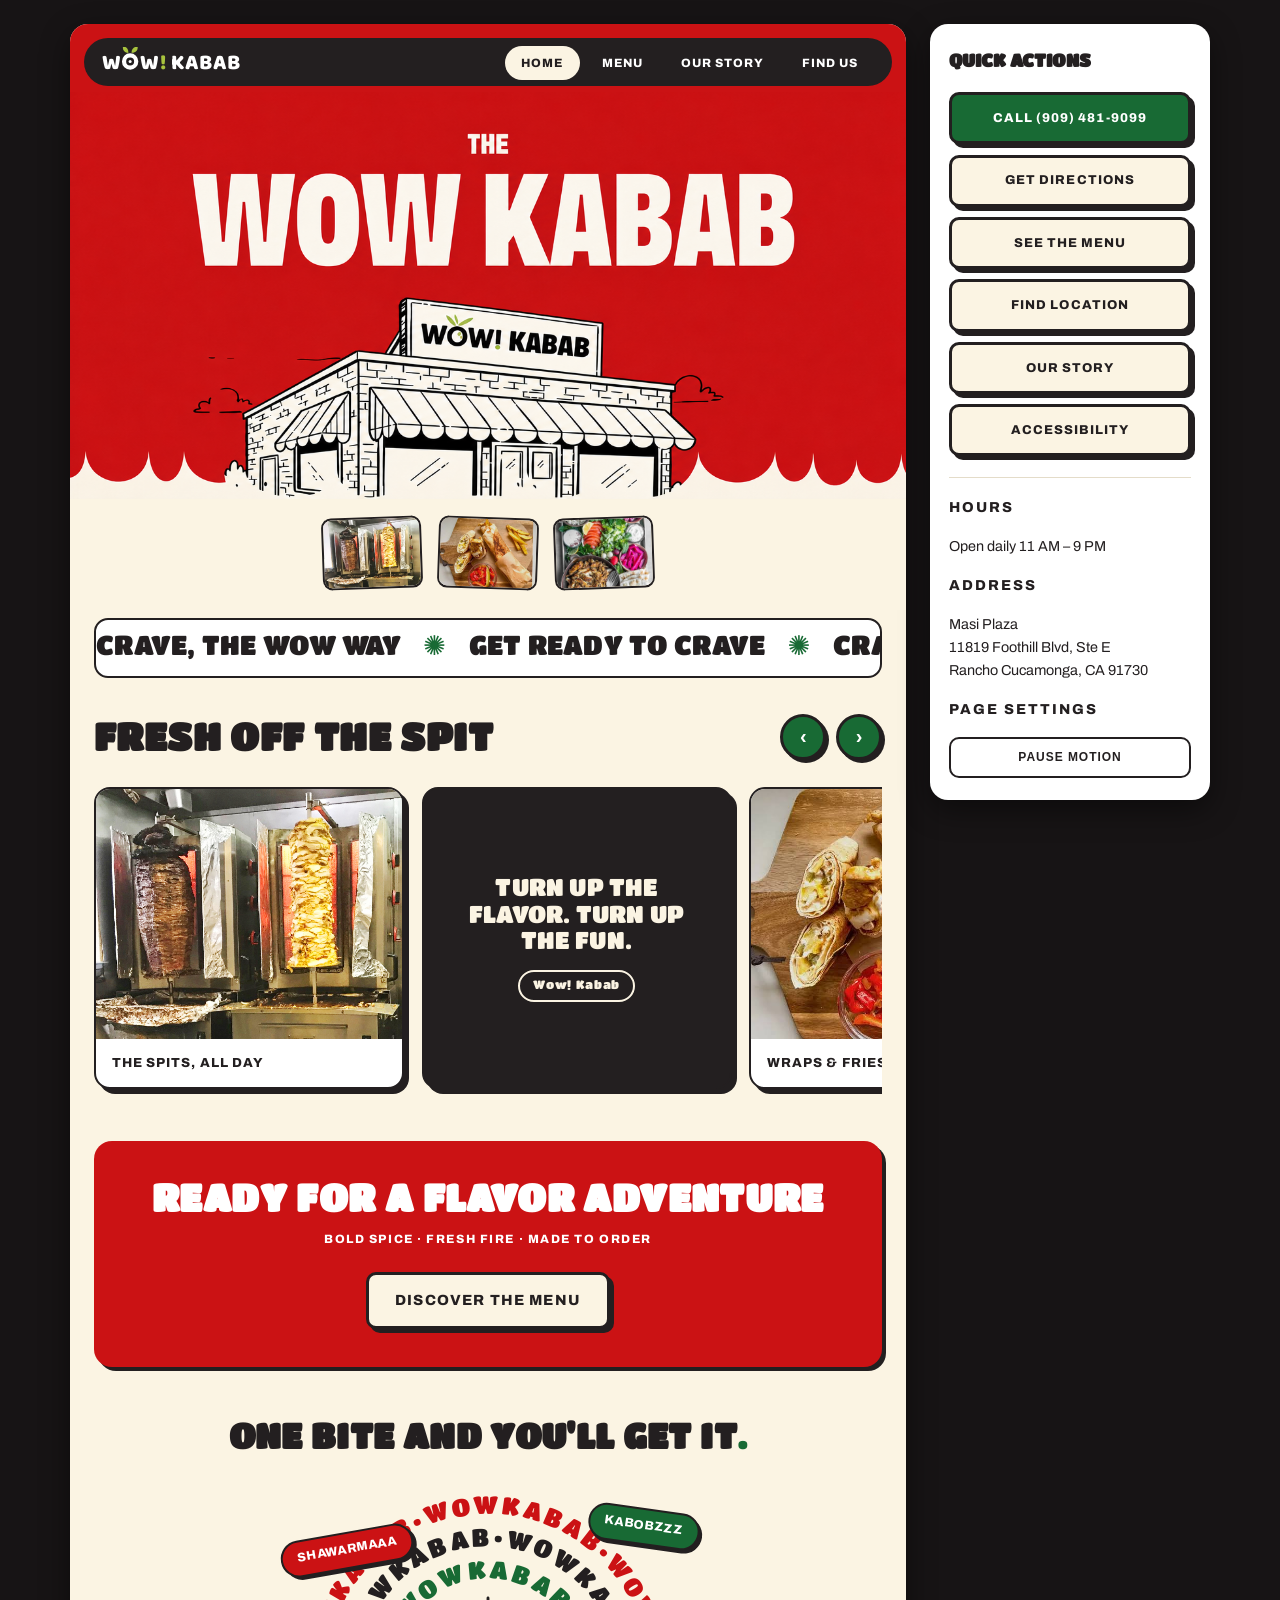
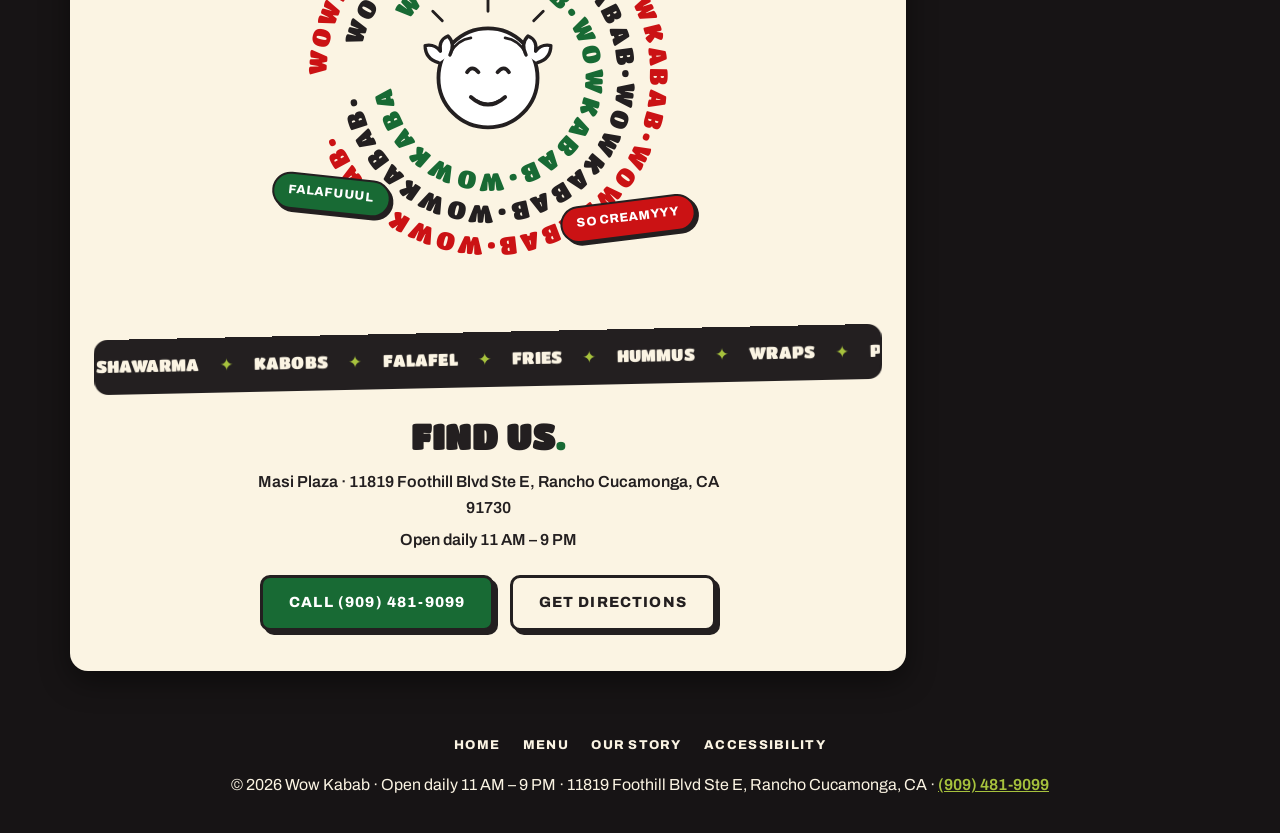
==== commit fe7dc78f: "v7: cream panels on black frame, all pages unified, nav in mural All four pages rebuilt on the cream" ====
--- a/index.html
+++ b/index.html
@@ -55,9 +55,9 @@
 .btn-cream:hover{background:var(--white)}
 
 /* ---------- shell: rail first in DOM, right visually; art column widened ---------- */
-.shell{max-width:1560px;margin:0 auto;padding:1rem 1rem 0;display:grid;grid-template-columns:1fr;gap:1.25rem}
+.shell{max-width:1180px;margin:0 auto;padding:1.25rem 1.25rem 0;display:grid;grid-template-columns:1fr;gap:1.25rem}
 @media (min-width:1000px){
-  .shell{grid-template-columns:minmax(0,1fr) 300px;align-items:start;gap:1.5rem;padding-top:1.25rem}
+  .shell{grid-template-columns:minmax(0,1fr) 280px;align-items:start;gap:1.5rem;padding-top:1.5rem}
   .rail{grid-column:2;grid-row:1}
   .art-col{grid-column:1;grid-row:1}
 }
@@ -87,20 +87,15 @@
 /* ---------- WHITE art column panel ---------- */
 .art-col{min-width:0;background:var(--panel);border-radius:18px;overflow:hidden;box-shadow:0 10px 30px rgba(0,0,0,.45);padding-bottom:1.5rem}
 
-/* nav pill contained inside the mural */
-.hero{background:var(--red);position:relative}
+/* nav pill lives inside the mural's red area, in normal flow — never covers the artwork */
+.hero{background:var(--red);position:relative;padding-top:.9rem}
 .hero > img{display:block;width:100%;height:auto}
 .site-header{
   background:var(--ink);color:var(--white);
   border-radius:999px;padding:.55rem 1.1rem;
+  margin:0 .9rem .35rem;
   display:flex;align-items:center;justify-content:space-between;gap:.75rem;
-}
-@media (min-width:1000px){
-  .site-header{position:absolute;top:1.1rem;left:1.1rem;right:1.1rem;z-index:5}
-}
-@media (max-width:999px){
-  .site-header{margin:.9rem .9rem 0;position:relative;z-index:5}
-  .hero{padding-top:.1rem}
+  position:relative;z-index:5;
 }
 .brand{display:flex;align-items:center;text-decoration:none;flex-shrink:1;min-width:0}
 .brand svg{height:30px;width:auto;display:block}
